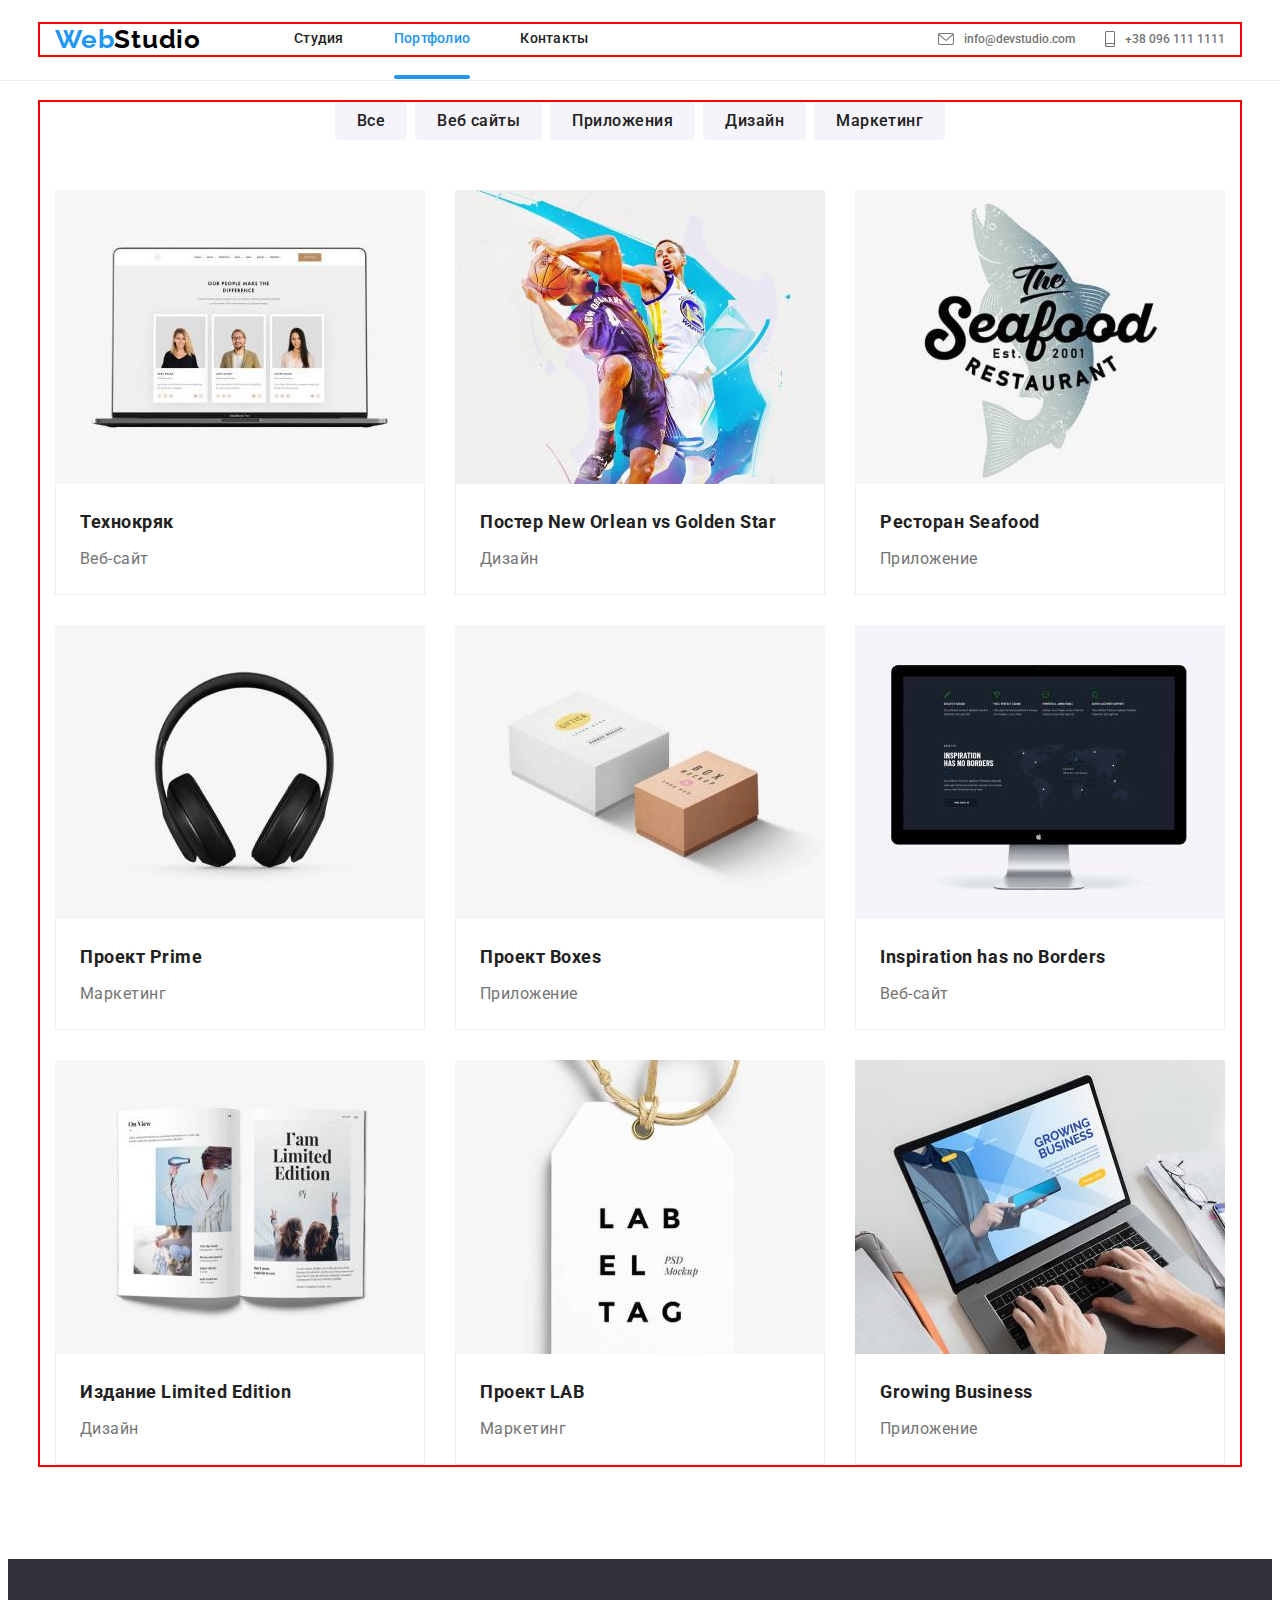
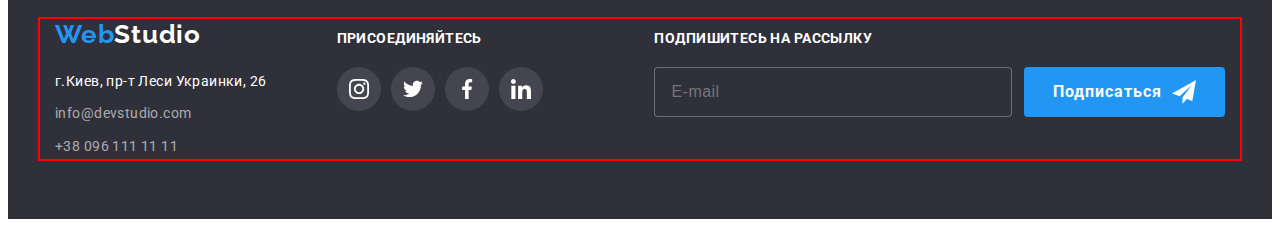
==== portfolio.html @ ca61cc3e "fix" ====
<!DOCTYPE html>
<html lang="ru">

<head>
    <meta charset="UTF-8" />
    <meta http-equiv="X-UA-Compatible" content="IE=edge" />
    <meta name="viewport" content="width=device-width, initial-scale=1.0" />
    <title>PortfolioWebStudio</title>
    <link rel="preconnect" href="https://fonts.googleapis.com">
    <link rel="preconnect" href="https://fonts.gstatic.com" crossorigin>
    <link
        href="https://fonts.googleapis.com/css2?family=Raleway:wght@700&family=Roboto:wght@400;500;700;900&display=swap"
        rel="stylesheet">
    <link rel="stylesheet" href="https://cdnjs.cloudflare.com/ajax/libs/modern-normalize/1.1.0/modern-normalize.min.css"
        integrity="sha512-wpPYUAdjBVSE4KJnH1VR1HeZfpl1ub8YT/NKx4PuQ5NmX2tKuGu6U/JRp5y+Y8XG2tV+wKQpNHVUX03MfMFn9Q=="
        crossorigin="anonymous" referrerpolicy="no-referrer" />
    <link rel="stylesheet" href="https://cdnjs.cloudflare.com/ajax/libs/animate.css/4.1.1/animate.min.css" />
    <link rel="stylesheet" href="./css/main.min.css">
</head>

<!-- body -->

<body>

    <!-- top line bd -->
    <header class="header">
        <div class="container header-container">
            <!-- Menu Nav -->
            <nav class="header-nav current">
                <a href="./index.html" class="header-logo link logo">Web<span class="header-logo-dark">Studio</span>
                </a>
                <ul class="nav-menu list">
                    <li class="menu-item">
                        <a class="menu-link link menu-hover" href="./index.html">
                            Студия
                        </a>
                    </li>
                    <li class="menu-item">
                        <a class="menu-link link current" href="./portfolio.html">
                            Портфолио
                        </a>
                    </li>
                    <li class="menu-item">
                        <a class="menu-link link" href="Контакты">
                            Контакты</a>
                    </li>
                </ul>
            </nav>
            <ul class="header-contacts list">
                <li class="header-contacts-item">
                    <a class="header-contacts-link header-contacts-mail link" href="e-mail.info@devstudio.com">
                        <svg class="envelope-icon" width="16" height="12">
                            <use href="./images/sprite.svg/icons.svg#icon-envelope">
                            </use>
                        </svg>
                        info@devstudio.com
                    </a>
                </li>
                <li class="header-contacts-item">
                    <a class="header-contacts-link header-contacts-tel link" href="tel:+380961111111">
                        <svg class="tel-icon" width="10" height="16">
                            <use href="./images/sprite.svg/icons.svg#icon-smartphone">
                            </use>
                        </svg>
                        +38 096 111 1111
                    </a>
                </li>
            </ul>
        </div>
    </header>

    <!-- main content -->
    <main>

        <!-- portfolio -->
        <section class="portfolio">

            <!-- portfolio container -->
            <div class="container">

                <!-- portfolio button -->
                <ul class="portfolio-btn-list list">
                    <li class="portfolio-btn-link">
                        <button class="portfolio-btn" type="button">Все</button>
                    </li>
                    <li class="portfolio-btn-link">
                        <button class="portfolio-btn" type="button">Веб сайты</button>
                    </li>
                    <li class="portfolio-btn-link">
                        <button class="portfolio-btn" type="button">Приложения</button>
                    </li>
                    <li class="portfolio-btn-link">
                        <button class="portfolio-btn" type="button">Дизайн</button>
                    </li>
                    <li class="portfolio-btn-link">
                        <button class="portfolio-btn" type="button">Маркетинг</button>
                    </li>
                </ul>

                <!-- projects -->
        
                <ul class="projects-list list">
                    <li class="projects-item">
                        <a href="#" class="projects-link link">
                            <div class="projects-item-wrap">
                                <img src="./images/portfolio/project1.jpg" width="370" height="294" alt="web site" />
                                <p class="projects-description">
                                    Технокряк это современная площадка распространения коронавируса.
                                    Компании используют эту платформу для цифрового
                                    шпионажа и атак на защищённые сервера конкурентов.
                                </p>
                            </div>
                            <div class="projects-title-container">
                                <h3 class="projects-title">Технокряк</h3>
                                <p class="projects-text">Веб-сайт</p>
                            </div>
                        </a>
                    </li>
                    <li class="projects-item">
                        <a href="#" class="projects-link link">
                            <div class="projects-item-wrap">
                                <img src="./images/portfolio/project2.jpg" width="370" height="294" alt="designer poster" />
                                <p class="projects-description">
                                    Технокряк это современная площадка распространения коронавируса.
                                    Компании используют эту платформу для цифрового
                                    шпионажа и атак на защищённые сервера конкурентов.
                                </p>
                            </div>
                            <div class="projects-title-container">
                                <h3 class="projects-title">Постер New Orlean vs Golden Star</h3>
                                <p class="projects-text">Дизайн</p>
                            </div>
                        </a>
                    </li>
                    <li class="projects-item">
                        <a href="#" class="projects-link link">
                            <div class="projects-item-wrap">
                                <img src="./images/portfolio/project3.jpg" width="370" height="294"
                                    alt="application restaurant" />
                                <p class="projects-description">
                                    Технокряк это современная площадка распространения коронавируса.
                                    Компании используют эту платформу для цифрового
                                    шпионажа и атак на защищённые сервера конкурентов.
                                </p>
                            </div>
                            <div class="projects-title-container">
                                <h3 class="projects-title">Ресторан Seafood</h3>
                                <p class="projects-text">Приложение</p>
                            </div>
                        </a>
                    </li>
                    <li class="projects-item">
                        <a href="#" class="projects-link link">
                            <div class="projects-item-wrap">
                                <img src="./images/portfolio/project4.jpg" width="370" height="294" alt="marketing prime" />
                                <p class="projects-description">
                                    Технокряк это современная площадка распространения коронавируса.
                                    Компании используют эту платформу для цифрового
                                    шпионажа и атак на защищённые сервера конкурентов.
                                </p>
                            </div>
                            <div class="projects-title-container">
                                <h3 class="projects-title">Проект Prime</h3>
                                <p class="projects-text">Маркетинг</p>
                            </div>
                        </a>
                    </li>
                    <li class="projects-item">
                        <a href="#" class="projects-link link">
                            <div class="projects-item-wrap">
                                <img src="./images/portfolio/project5.jpg" width="370" height="294" alt="application boxes" />
                                <p class="projects-description">
                                    Технокряк это современная площадка распространения коронавируса.
                                    Компании используют эту платформу для цифрового
                                    шпионажа и атак на защищённые сервера конкурентов.
                                </p>
                            </div>
                            <div class="projects-title-container">
                                <h3 class="projects-title">Проект Boxes</h3>
                                <p class="projects-text">Приложение</p>
                            </div>
                        </a>
                    </li>
                    <li class="projects-item">
                        <a href="#" class="projects-link link">
                            <div class="projects-item-wrap">
                                <img src="./images/portfolio/project6.jpg" width="370" height="294" alt="web site inspiration" />
                                <p class="projects-description">
                                    Технокряк это современная площадка распространения коронавируса.
                                    Компании используют эту платформу для цифрового
                                    шпионажа и атак на защищённые сервера конкурентов.
                                </p>
                            </div>
                            <div class="projects-title-container">
                                <h3 class="projects-title">Inspiration has no Borders</h3>
                                <p class="projects-text">Веб-сайт</p>
                            </div>
                        </a>
                    </li>
                    <li class="projects-item">
                        <a href="#" class="projects-link link">
                            <div class="projects-item-wrap">
                                <img src="./images/portfolio/project7.jpg" width="370" height="294"
                                    alt="designer limited edition" />
                                <p class="projects-description">
                                    Технокряк это современная площадка распространения коронавируса.
                                    Компании используют эту платформу для цифрового
                                    шпионажа и атак на защищённые сервера конкурентов.
                                </p>
                            </div>
                            <div class="projects-title-container">
                                <h3 class="projects-title">Издание Limited Edition</h3>
                                <p class="projects-text">Дизайн</p>
                            </div>
                        </a>
                    </li>
                    <li class="projects-item">
                        <a href="#" class="projects-link link">
                            <div class="projects-item-wrap">
                                <img src="./images/portfolio/project8.jpg" width="370" height="294" alt="marketing lab" />
                                <p class="projects-description">
                                    Технокряк это современная площадка распространения коронавируса.
                                    Компании используют эту платформу для цифрового
                                    шпионажа и атак на защищённые сервера конкурентов.
                                </p>
                            </div>
                            <div class="projects-title-container">
                                <h3 class="projects-title">Проект LAB</h3>
                                <p class="projects-text">Маркетинг</p>
                            </div>
                        </a>
                    </li>
                    <li class="projects-item">
                        <a href="#" class="projects-link link">
                            <div class="projects-item-wrap">
                                <img src="./images/portfolio/project9.jpg" width="370" height="294" alt="crowing business" />
                                <p class="projects-description">
                                    Технокряк это современная площадка распространения коронавируса.
                                    Компании используют эту платформу для цифрового
                                    шпионажа и атак на защищённые сервера конкурентов.
                                </p>
                            </div>
                            <div class="projects-title-container">
                                <h3 class="projects-title">Growing Business</h3>
                                <p class="projects-text">Приложение</p>
                            </div>
                        </a>
                    </li>
                </ul>
            </div>
        </section>
    </main>


    <!-- footer -->
    <footer class="footer">
        <div class="container footer-container">

            <div class="footer-nav">
                <a class="footer-logo logo link" href="./index.html">Web<span
                        class="footer-logo-light">Studio</span></a>

                <!-- address -->
                <address class="footer-address">
                    <ul class="footer-address-menu list">
                        <li class="footer-address-connect">
                            <a class="footer-address-link link " href="https://goo.gl/maps/Ejw2aS4fVwMZo3iX7"
                                target="blank" rel="noopener noreferrer">г.Киев, пр-т Леси Украинки, 26</a>
                        </li>
                        <li class="footer-address-connect">
                            <a class="footer-address-link footer-e-mail link"
                                href="info@devstudio.com">info@devstudio.com</a>
                        </li>
                        <li class="footer-address-connect">
                            <a class="footer-address-link footer-tel link" href="tel:+380961111111">+38 096 111 11
                                11</a>
                        </li>
                    </ul>
                </address>
            </div>

            <!-- social-container -->
            <div class="social-container">
                <b class="social-title">
                    ПРИСОЕДИНЯЙТЕСЬ
                </b>
                <ul class="social-nav list">
                    <li class="social-item">
                        <a href="" class="social-link social-link-dark">
                            <svg class="social-icon-white" width="20" height="20">
                                <use href="./images/sprite.svg/icons.svg#icon-instagram"></use>
                            </svg>
                        </a>
                    </li>
                    <li class="social-item">
                        <a href="" class="social-link social-link-dark">
                            <svg class="social-icon-white" width="20" height="20">
                                <use href="./images/sprite.svg/icons.svg#icon-twitter"></use>
                            </svg>
                        </a>
                    </li>
                    <li class="social-item">
                        <a href="" class="social-link social-link-dark">
                            <svg class="social-icon-white" width="20" height="20">
                                <use href="./images/sprite.svg/icons.svg#icon-facebook"></use>
                            </svg>
                        </a>
                    </li>
                    <li class="social-item">
                        <a href="" class="social-link social-link-dark">
                            <svg class="social-icon-white" width="20" height="20">
                                <use href="./images/sprite.svg/icons.svg#icon-linkedin"></use>
                            </svg>
                        </a>
                    </li>
                </ul>
            </div>

            <!-- footer-form   -->

            <div>
                <form action="#" class="footer-form">

                    <b class="social-title">
                        ПОДПИШИТЕСЬ НА РАССЫЛКУ
                    </b>

                    <div class="footer-form-container">
                        <label class="footer-label">
                            <input class="footer-form-input" type="email" name="user-mail" placeholder="E-mail" />
                        </label>

                        <button class="footer-btn" type="submit">
                            Подписаться
                            <svg class="footer-icon-send" width="24" height="24">
                                <use href="./images/sprite.svg/icons.svg#icon-send"></use>
                            </svg>
                        </button>

                    </div>
                </form>
            </div>

        </div>
    </footer>

</body>

</html>
---- css/main.min.css ----
:root{--header-color: #212121;--second-header-color: #757575;--title-color: #FFFFFF;--accent-color: #2196F3;--secondary-accent-color: #188CE8;--background-origin-color: #2F303A;--header-logo-dark-color: #000000;--background-team-color: #F5F4FA;--icon-color: #AFB1B8;--modal-btn-color: #0000001A;--modal-button-shadow-color: #00000026;--projects-border-color:#EEEEEE;--header-border-color: #ECECEC;--projects-shadow-color: rgba(0, 0, 0, 0.25);--modal-form-message-color: rgba(117, 117, 117, 0.5);--modal-border-color: rgba(33, 33, 33, 0.2);--linear-gradient-color: rgba(47, 48, 58, 0.4);--typography-thumb-color: rgba(47, 48, 58, 0.8);--social-link-dark-color: rgba(255, 255, 255, .1);--backdrop-color: rgba(0, 0, 0, 0.1);--projects-description-color: rgba(33, 150, 243, 0.9);--footer-contacts-color: rgba(255, 255, 255, 0.6);--footer-form-color: rgba(255, 255, 255, 0.3);--footer-form-filter-color:  rgba(0, 0, 0, 0.15);--team-box-shadow-color: 
          0px 1px 3px rgba(0, 0, 0, 0.12), 
          0px 1px 1px rgba(0, 0, 0, 0.14),
          0px 2px 1px rgba(0, 0, 0, 0.2);--btn-portfolio-shadow-color: 
          0px 3px 1px rgba(0, 0, 0, 0.1), 
          0px 1px 2px rgba(0, 0, 0, 0.08), 
          0px 2px 2px rgba(0, 0, 0, 0.12);--modal-shadow-color: 
          0px 1px 3px rgba(0, 0, 0, 0.12), 
          0px 1px 1px rgba(0, 0, 0, 0.14), 
          0px 2px 1px rgba(0, 0, 0, 0.2);--transition: 250ms cubic-bezier(0.4, 0, 0.2, 1);--primary-font: Roboto,'Segoe UI', Oxygen, Ubuntu, Cantarell,'Open Sans', 'Helvetica Neue', sans-serif;--logo-font: Raleway}.visually-hidden{position:absolute;white-space:nowrap;width:1px;height:1px;overflow:hidden;border:0;padding:0;clip:rect(0 0 0 0);clip-path:inset(50%);margin:-1px}body{font-style:normal;font-family:var(--primary-font);color:var(--header-color)}html{box-sizing:border-box;scroll-behavior:inherit}*,*::after,*::before{box-sizing:inherit}p,h1,h2,h3,h4,h5,h6{margin:0}ul{margin:0;padding:0}button{cursor:pointer;padding:0;border:none;font:inherit;color:inherit;background-color:transparent;cursor:pointer}address{font-style:normal;font-style:inherit}img{display:block;max-width:100%;height:auto}ul,ol{list-style-type:none;padding-left:o;margin:0}a{text-decoration:none;color:inherit}.list{list-style:none;padding-left:0;margin:0}.link{text-decoration:none;color:inherit}.container{padding:0px 15px;margin:0 auto;width:100%;outline:2px solid red}@media screen and (min-width: 480px){.container{width:480px}}@media screen and (min-width: 768px){.container{width:768px}}@media screen and (min-width: 1200px){.container{width:1200px}}.section{padding-top:130px;padding-bottom:130px}.logo{font-family:var(--logo-font);font-weight:bold;font-size:26px;line-height:1.19;letter-spacing:0.03em;color:var(--accent-color)}.header-logo{margin-right:93px}.header-logo-dark{color:var(--header-logo-dark-color)}.footer-logo{display:block;margin-bottom:20px}.footer-logo-light{color:var(--title-color)}.hero-title{font-weight:900;font-size:44px;line-height:1.36;text-align:center;letter-spacing:0.06em;text-transform:uppercase;color:var(--title-color);width:696px;margin:0 auto;margin-bottom:30px}.feature-title{font-style:normal;font-weight:bold;font-size:14px;line-height:1.14;letter-spacing:0.03em;text-transform:uppercase;color:var(--header-color);margin-bottom:10px}.typography-title,.team-title,.clients-title{font-style:normal;font-weight:bold;font-size:36px;line-height:1.16;text-align:center;letter-spacing:0.03em;color:var(--header-color);margin-bottom:50px}.team-item-title{margin-bottom:10px;font-weight:500;color:var(--header-color)}.projects-title-container{background-color:var(--title-color);border:1px solid var(--projects-border-color);box-sizing:border-box;padding-top:20px;padding-bottom:20px;padding-left:24px;border-top:none;text-align:left}.projects-title{font-weight:bold;font-size:18px;line-height:2;letter-spacing:0.03em;margin-bottom:4px}.social-title{font-weight:bold;font-size:14px;line-height:1.14;letter-spacing:0.03em;text-transform:uppercase;color:var(--title-color);margin-bottom:20px;display:block}.hero-btn,.projects-text{font-size:16px;line-height:1.87}.hero-btn{cursor:pointer;font-family:inherit;font-weight:bold;display:block;padding:10px 32px;letter-spacing:0.06em;color:var(--title-color);background-color:var(--accent-color);border-radius:4px;margin:0 auto;transition:background-color var(--transition),color var(--transition)}.hero-btn:hover,.hero-btn:focus{background-color:var(--secondary-accent-color)}.feature-item{width:270px}.feature-item:not(:last-child),.typography-item:not(:last-child),.team-item:not(:last-child){margin-right:30px}.team-item{background-color:var(--title-color);box-shadow:var(--team-box-shadow-color)}.team-item-text{font-weight:normal;color:var(--second-header-color);margin-bottom:16px}.social-item{width:44px;height:44px;margin-right:10px}.social-item:last-child{margin-right:0}.social-link{width:100%;height:100%;background-color:var(--title-color);border-radius:50%;display:flex;align-items:center;justify-content:center;transition:background-color var(--transition)}.social-link:hover,.social-link:focus{background-color:var(--accent-color)}.social-link:hover .social-icon,.social-link:focus .social-icon{fill:var(--title-color)}.social-link-dark{background-color:var(--social-link-dark-color)}.social-list{display:flex;justify-content:center}.social-container{margin-left:0;margin-right:auto}.social-nav{display:flex}.social-icon{fill:var(--icon-color);transition:fill var(--transition)}.clients-icon{fill:currentColor}.social-icon-white{fill:var(--title-color)}.footer-icon-send{margin-left:10px}.clients-item{width:170px;height:92px}.clients-item:not(:last-child){margin-right:30px}.clients-link{width:100%;height:100%;display:flex;align-items:center;justify-content:center;border:1px solid var(--icon-color);border-radius:4px;color:var(--icon-color);transition:color var(--transition),border-color var(--transition)}.clients-link:hover,.clients-link:focus{border-color:var(--accent-color);color:var(--accent-color)}.portfolio-btn{padding-top:6px;padding-right:22px;padding-bottom:6px;padding-left:22px;font-weight:500;font-size:16px;line-height:1.63;align-items:center;text-align:center;letter-spacing:0.03em;color:var(--header-color);background-color:var(--background-team-color);border-radius:4px;transition:background-color var(--transition),color var(--transition),box-shadow var(--transition)}.portfolio-btn:hover,.portfolio-btn:focus{color:var(--title-color);background-color:var(--accent-color);box-shadow:var(--btn-portfolio-shadow-color)}.projects-item{flex-basis:calc(100% / 3 - 30px);margin-top:30px;margin-left:30px}.projects-item-wrap{position:relative;overflow:hidden}.projects-link:hover .projects-description,.projects-link:focus .projects-description{transform:translateY(0)}.projects-link{display:block;cursor:pointer;position:relative;transition:background-color var(--transition)}.projects-link:hover,.projects-link:focus{box-shadow:0px 4px 4px var(--projects-shadow-color);transform:translate(0)}.social-link-dark{background-color:var(--social-link-dark-color)}.projects-description{width:100%;height:100%;position:absolute;top:0;left:0;color:var(--title-color);line-height:1.5;background-color:var(--projects-description-color);padding:63px 24px;transform:translateY(100%);transition:transform var(--transition)}.footer-address{font-style:normal}.footer-address-menu{display:inline-block}.footer-address-connect:not(:last-child){margin-bottom:9px}.footer-address-link{display:block;font-style:normal;font-weight:normal;font-size:14px;line-height:1.7;letter-spacing:0.03em;color:var(--title-color);transition:color var(--transition)}.footer-address-link:hover,.footer-address-link:focus{color:var(--accent-color)}.footer-btn{display:flex;align-items:center;font-weight:bold;font-size:16px;line-height:1.87;letter-spacing:0.06em;color:var(--title-color);background-color:var(--accent-color);border-radius:4px;padding:10px 29px}.footer-form-container{display:flex}.footer-form{padding-right:0;margin-right:0}.footer-form-input{font-size:16px;line-height:1.25;letter-spacing:0.03em;height:50px;width:358px;align-items:center;padding-left:16px;color:var(--title-color);border:1px solid var(--footer-form-color);filter:drop-shadow 0px 4px 4px var(--footer-form-filter-color);border-radius:4px;background-color:var(--background-origin-color);transition:border var(--transition)}.footer-form-input:focus{outline:none;border-color:var(--accent-color)}.backdrop{position:fixed;top:0;left:0;width:100vw;height:100vh;background-color:var(--backdrop-color);opacity:1;visibility:visible;pointer-events:auto;transition:opacity var(--transition),visibility var(--transition)}.backdrop.is-hidden{visibility:hidden;opacity:0;pointer-events:none}.backdrop .is-hidden .modal{transform:rotate(180deg);transition:transform var(--transition)}.modal{position:absolute;width:528px;background-color:var(--title-color);box-shadow:var(--modal-shadow-color);border-radius:4px;top:50%;left:50%;transform:translate(-50%, -50%);align-items:center;padding:40px}.modal-form{display:flex;flex-direction:column;width:100%;height:100%}.modal-form-head{font-size:20px;line-height:1.15;letter-spacing:0.03em;color:var(--header-color);font-weight:700;text-align:center;margin-bottom:12px}.modal-form-field{font-size:12px;line-height:1.16;margin-top:10px;color:var(--second-header-color)}.modal-form-wrapper{position:relative;display:block;margin-top:6px}.modal-form-input{width:100%;height:40px;padding-left:37px;border:1px solid var(--modal-border-color);border-radius:4px;color:var(--header-color);transition:border-color var(--transition)}.modal-form-input:focus{outline:none;border-color:var(--accent-color)}.modal-form-icon{position:absolute;top:50%;left:0;padding:12px;transform:translateY(-50%);display:block;width:18px;transition:animation var(--transition);line-height:0}.modal-form-input:focus+.modal-form-icon{color:var(--accent-color);fill:var(--accent-color)}.modal-form-message{width:100%;height:120px;margin-top:4px;padding:12px 16px;margin-bottom:20px;border-radius:4px;border:1px solid var(--modal-border-color);transition:border-color var(--transition);resize:none}.modal-form-message::placeholder{font-size:14px;line-height:1.14;letter-spacing:0.01em;color:var(--modal-form-message-color)}.modal-form-message:focus{outline:none;border-color:var(--accent-color)}.modal-form-checkbox-label{display:flex;align-items:center;justify-content:center;font-size:14px;line-height:1.7px;margin-bottom:30px;color:var(--second-header-color)}.modal-form-checkbox-label::before{display:block;content:'';width:16px;height:15px;margin-right:6px;border:2px solid var(--header-color);border-radius:2px;cursor:pointer}.modal-form-checkbox:checked+.modal-form-checkbox-label::before{border-color:var(--accent-color);background-color:var(--accent-color);background-image:url(../images/sprite-min.svg/icon-check.svg);background-size:cover;background-position:center;background-repeat:no-repeat}.modal-form-checkbox:focus+.modal-form-checkbox-label::before{outline:2px solid var(--accent-color)}.modal-btn-close{position:absolute;border:1px solid var(--modal-btn-color);top:10px;right:10px;width:30px;height:30px;border-radius:50%;display:flex;align-items:center;justify-content:center;background-color:transparent;transition:transform-color var(--transition)}.modal-btn-close:hover,.modal-btn-close:focus{color:var(--accent-color)}.modal-close-icon{fill:currentColor}.modal-btn{cursor:pointer;width:200px;height:50px;font-weight:bold;letter-spacing:0.06em;margin:0 auto;color:var(--title-color);background-color:var(--accent-color);border-radius:4px;box-shadow:0px 4px 4px 0px var(--modal-button-shadow-color);transition:background-color var(--transition),color var(--transition)}.modal-btn:hover,.modal-btn:focus{background-color:var(--secondary-accent-color)}.modal-accept-policy{color:var(--accent-color);position:relative}.modal-accept-policy::after{content:"";width:100%;height:1px;bottom:-6px;left:0;border-radius:2px;display:block;background-color:var(--accent-color);position:absolute}.checkbox{-webkid-appearance:none;-moz-appearance:none;appearance:none;position:absolute}.header{position:absolute;top:0;left:0;width:100%;border-bottom:1px solid var(--header-border-color);padding-top:16px;padding-bottom:16px}@media screen and (min-width: 768px){.header{padding-top:26px;padding-bottom:26px}}@media screen and (min-width: 1200px){.header{padding-top:24px;padding-bottom:25px}}.header-container{display:flex;align-items:center;justify-content:space-between}.burger-btn{background-color:transparent;cursor:pointer;padding:0;border:none;line-height:0}@media screen and (min-width: 767px){.burger-btn{display:none}}.burger-btn:hover,.burger-btn:focus{fill:var(--accent-color)}.burger-btn-icon{width:40px;height:40px}.header-nav .current{color:var(--accent-color)}.header-nav{display:flex;align-items:center}.nav-menu{display:none}@media screen and (min-width: 767px){.nav-menu{display:flex;font-size:14px;line-height:1.14}}@media screen and (min-width: 1199px){.nav-menu{display:flex;font-size:14px;line-height:1.14}}.menu-link{font-weight:500;letter-spacing:0.02em;color:var(--header-color);transition:color var(--transition);position:relative}.menu-link.current::after{content:"";width:100%;height:4px;bottom:-33px;left:0;border-radius:2px;display:block;background-color:var(--accent-color);position:absolute}@media screen and (min-width: 767px){.menu-item:not(:last-child){margin-right:50px}}@media screen and (min-width: 1199px){.header-contacts-item:not(:last-child){margin-right:30px}}.menu-link:hover,.menu-link:focus{color:var(--accent-color)}.envelope-icon,.tel-icon{fill:currentColor;margin-right:8px}@media screen and (min-width: 1199px){.envelope-icon,.tel-icon{margin-right:10px}}.header-contacts{display:none}@media screen and (min-width: 767px){.header-contacts{display:block;align-items:center;margin-left:auto}}@media screen and (min-width: 1199px){.header-contacts{display:flex;align-items:center;margin-left:auto}}.header-contacts-link{display:flex;align-items:center;font-weight:500;color:var(--second-header-color);transition:color var(--transition)}@media screen and (min-width: 767px){.header-contacts-link{font-size:12px;line-height:1.16;margin-right:0}}.header-contacts-link:hover,.header-contacts-link:focus{color:var(--accent-color)}.hero{padding-top:200px;padding-bottom:200px;background-color:var(--background-origin-color);background-image:linear-gradient(var(--linear-gradient-color), var(--linear-gradient-color)),url(../images/hero/img-hero.jpg);background-repeat:no-repeat;background-size:cover;background-position:center;max-width:1600px;margin:0 auto}.hero-container{display:column}.feature{padding-top:94px;padding-bottom:94px}.feature-list{display:flex}.icon-feature{display:flex;align-items:center;justify-content:center;width:100%;height:120px;background-color:var(--background-team-color);border-radius:4px;margin-bottom:30px}.feature-text{font-size:14px;line-height:1.71;letter-spacing:0.03em;color:var(--second-header-color)}.typography{padding-bottom:94px}.typography-list{display:flex;justify-content:space-between}.typography-thumb-about{width:100%;text-align:center;max-width:100%;height:70px;padding-top:27px;padding-bottom:27px;position:absolute;background-color:var(--typography-thumb-color);bottom:0}.team{padding-top:94px;padding-bottom:94px;background-color:var(--background-team-color)}.team-container{padding-top:30px;padding-bottom:30px}.team-list{font-size:16px;line-height:1.19x;text-align:center;letter-spacing:0.03em;display:flex}.clients{padding-top:94px;padding-bottom:94px}.clients-list{display:flex}.portfolio{padding-top:94px;padding-bottom:94px}.portfolio-btn-list{display:flex;padding-bottom:50px;justify-content:center}.portfolio-btn-link:not(:last-child){margin-right:8px}.projects-list{display:flex;flex-wrap:wrap;margin-top:-30px;margin-left:-30px}.projects-text{font-weight:normal;letter-spacing:0.03em;color:var(--second-header-color)}.footer{background-color:var(--background-origin-color);padding-top:60px;padding-bottom:60px}.footer-container{display:flex;align-items:baseline}.footer-nav{margin-right:70px}.footer-e-mail,.footer-tel{color:var(--footer-contacts-color)}.form-container{display:flex;align-items:center}.footer-label{margin-right:12px}
/*# sourceMappingURL=main.min.css.map */
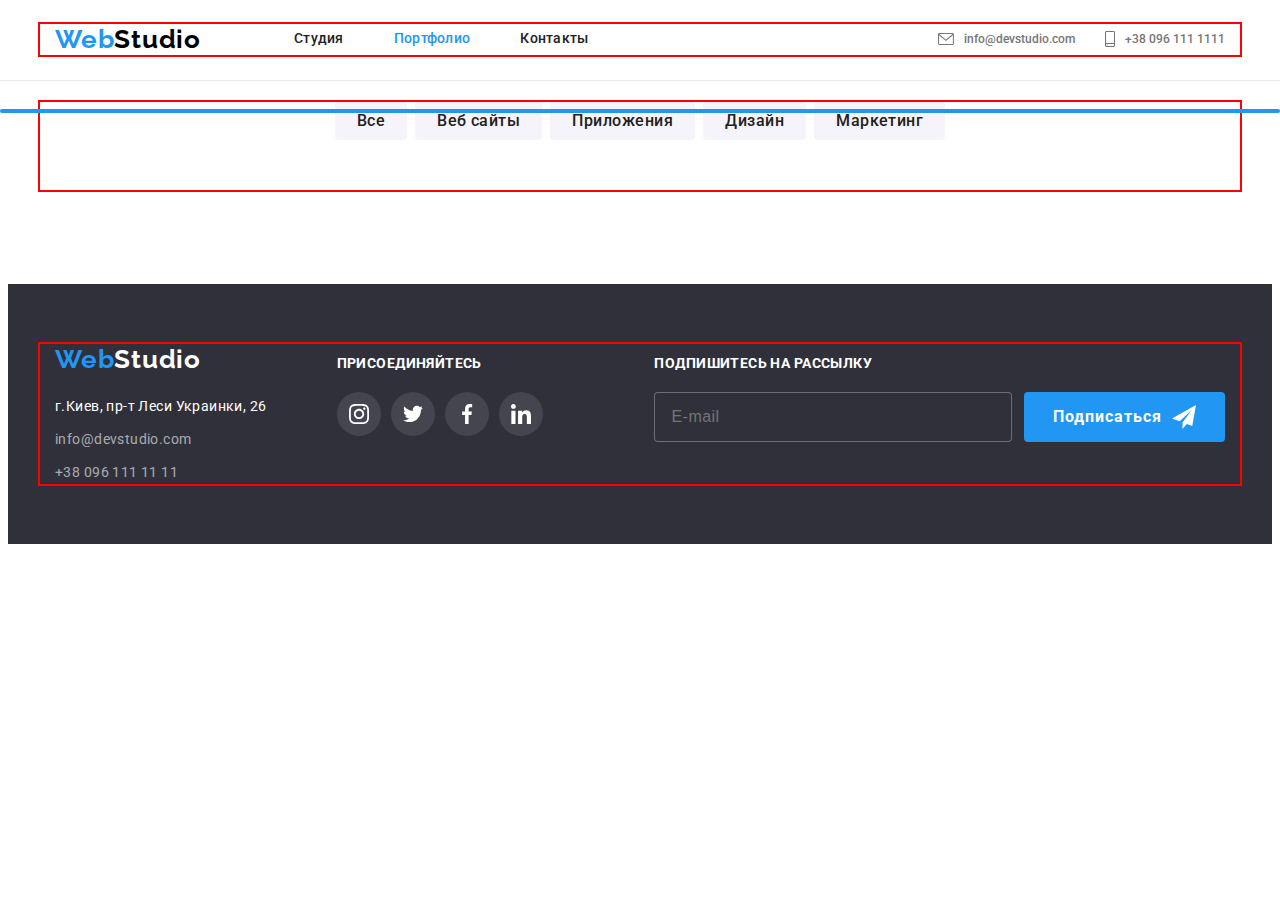
==== commit 68cfe07a: "fix" ====
--- a/portfolio.html
+++ b/portfolio.html
@@ -98,7 +98,7 @@
                 </ul>
 
                 <!-- projects -->
-        
+<!--         
                 <ul class="projects-list list">
                     <li class="projects-item">
                         <a href="#" class="projects-link link">
@@ -246,7 +246,7 @@
                             </div>
                         </a>
                     </li>
-                </ul>
+                </ul> -->
             </div>
         </section>
     </main>
--- a/css/main.min.css
+++ b/css/main.min.css
@@ -7,5 +7,5 @@
           0px 2px 2px rgba(0, 0, 0, 0.12);--modal-shadow-color: 
           0px 1px 3px rgba(0, 0, 0, 0.12), 
           0px 1px 1px rgba(0, 0, 0, 0.14), 
-          0px 2px 1px rgba(0, 0, 0, 0.2);--transition: 250ms cubic-bezier(0.4, 0, 0.2, 1);--primary-font: Roboto,'Segoe UI', Oxygen, Ubuntu, Cantarell,'Open Sans', 'Helvetica Neue', sans-serif;--logo-font: Raleway}.visually-hidden{position:absolute;white-space:nowrap;width:1px;height:1px;overflow:hidden;border:0;padding:0;clip:rect(0 0 0 0);clip-path:inset(50%);margin:-1px}body{font-style:normal;font-family:var(--primary-font);color:var(--header-color)}html{box-sizing:border-box;scroll-behavior:inherit}*,*::after,*::before{box-sizing:inherit}p,h1,h2,h3,h4,h5,h6{margin:0}ul{margin:0;padding:0}button{cursor:pointer;padding:0;border:none;font:inherit;color:inherit;background-color:transparent;cursor:pointer}address{font-style:normal;font-style:inherit}img{display:block;max-width:100%;height:auto}ul,ol{list-style-type:none;padding-left:o;margin:0}a{text-decoration:none;color:inherit}.list{list-style:none;padding-left:0;margin:0}.link{text-decoration:none;color:inherit}.container{padding:0px 15px;margin:0 auto;width:100%;outline:2px solid red}@media screen and (min-width: 480px){.container{width:480px}}@media screen and (min-width: 768px){.container{width:768px}}@media screen and (min-width: 1200px){.container{width:1200px}}.section{padding-top:130px;padding-bottom:130px}.logo{font-family:var(--logo-font);font-weight:bold;font-size:26px;line-height:1.19;letter-spacing:0.03em;color:var(--accent-color)}.header-logo{margin-right:93px}.header-logo-dark{color:var(--header-logo-dark-color)}.footer-logo{display:block;margin-bottom:20px}.footer-logo-light{color:var(--title-color)}.hero-title{font-weight:900;font-size:44px;line-height:1.36;text-align:center;letter-spacing:0.06em;text-transform:uppercase;color:var(--title-color);width:696px;margin:0 auto;margin-bottom:30px}.feature-title{font-style:normal;font-weight:bold;font-size:14px;line-height:1.14;letter-spacing:0.03em;text-transform:uppercase;color:var(--header-color);margin-bottom:10px}.typography-title,.team-title,.clients-title{font-style:normal;font-weight:bold;font-size:36px;line-height:1.16;text-align:center;letter-spacing:0.03em;color:var(--header-color);margin-bottom:50px}.team-item-title{margin-bottom:10px;font-weight:500;color:var(--header-color)}.projects-title-container{background-color:var(--title-color);border:1px solid var(--projects-border-color);box-sizing:border-box;padding-top:20px;padding-bottom:20px;padding-left:24px;border-top:none;text-align:left}.projects-title{font-weight:bold;font-size:18px;line-height:2;letter-spacing:0.03em;margin-bottom:4px}.social-title{font-weight:bold;font-size:14px;line-height:1.14;letter-spacing:0.03em;text-transform:uppercase;color:var(--title-color);margin-bottom:20px;display:block}.hero-btn,.projects-text{font-size:16px;line-height:1.87}.hero-btn{cursor:pointer;font-family:inherit;font-weight:bold;display:block;padding:10px 32px;letter-spacing:0.06em;color:var(--title-color);background-color:var(--accent-color);border-radius:4px;margin:0 auto;transition:background-color var(--transition),color var(--transition)}.hero-btn:hover,.hero-btn:focus{background-color:var(--secondary-accent-color)}.feature-item{width:270px}.feature-item:not(:last-child),.typography-item:not(:last-child),.team-item:not(:last-child){margin-right:30px}.team-item{background-color:var(--title-color);box-shadow:var(--team-box-shadow-color)}.team-item-text{font-weight:normal;color:var(--second-header-color);margin-bottom:16px}.social-item{width:44px;height:44px;margin-right:10px}.social-item:last-child{margin-right:0}.social-link{width:100%;height:100%;background-color:var(--title-color);border-radius:50%;display:flex;align-items:center;justify-content:center;transition:background-color var(--transition)}.social-link:hover,.social-link:focus{background-color:var(--accent-color)}.social-link:hover .social-icon,.social-link:focus .social-icon{fill:var(--title-color)}.social-link-dark{background-color:var(--social-link-dark-color)}.social-list{display:flex;justify-content:center}.social-container{margin-left:0;margin-right:auto}.social-nav{display:flex}.social-icon{fill:var(--icon-color);transition:fill var(--transition)}.clients-icon{fill:currentColor}.social-icon-white{fill:var(--title-color)}.footer-icon-send{margin-left:10px}.clients-item{width:170px;height:92px}.clients-item:not(:last-child){margin-right:30px}.clients-link{width:100%;height:100%;display:flex;align-items:center;justify-content:center;border:1px solid var(--icon-color);border-radius:4px;color:var(--icon-color);transition:color var(--transition),border-color var(--transition)}.clients-link:hover,.clients-link:focus{border-color:var(--accent-color);color:var(--accent-color)}.portfolio-btn{padding-top:6px;padding-right:22px;padding-bottom:6px;padding-left:22px;font-weight:500;font-size:16px;line-height:1.63;align-items:center;text-align:center;letter-spacing:0.03em;color:var(--header-color);background-color:var(--background-team-color);border-radius:4px;transition:background-color var(--transition),color var(--transition),box-shadow var(--transition)}.portfolio-btn:hover,.portfolio-btn:focus{color:var(--title-color);background-color:var(--accent-color);box-shadow:var(--btn-portfolio-shadow-color)}.projects-item{flex-basis:calc(100% / 3 - 30px);margin-top:30px;margin-left:30px}.projects-item-wrap{position:relative;overflow:hidden}.projects-link:hover .projects-description,.projects-link:focus .projects-description{transform:translateY(0)}.projects-link{display:block;cursor:pointer;position:relative;transition:background-color var(--transition)}.projects-link:hover,.projects-link:focus{box-shadow:0px 4px 4px var(--projects-shadow-color);transform:translate(0)}.social-link-dark{background-color:var(--social-link-dark-color)}.projects-description{width:100%;height:100%;position:absolute;top:0;left:0;color:var(--title-color);line-height:1.5;background-color:var(--projects-description-color);padding:63px 24px;transform:translateY(100%);transition:transform var(--transition)}.footer-address{font-style:normal}.footer-address-menu{display:inline-block}.footer-address-connect:not(:last-child){margin-bottom:9px}.footer-address-link{display:block;font-style:normal;font-weight:normal;font-size:14px;line-height:1.7;letter-spacing:0.03em;color:var(--title-color);transition:color var(--transition)}.footer-address-link:hover,.footer-address-link:focus{color:var(--accent-color)}.footer-btn{display:flex;align-items:center;font-weight:bold;font-size:16px;line-height:1.87;letter-spacing:0.06em;color:var(--title-color);background-color:var(--accent-color);border-radius:4px;padding:10px 29px}.footer-form-container{display:flex}.footer-form{padding-right:0;margin-right:0}.footer-form-input{font-size:16px;line-height:1.25;letter-spacing:0.03em;height:50px;width:358px;align-items:center;padding-left:16px;color:var(--title-color);border:1px solid var(--footer-form-color);filter:drop-shadow 0px 4px 4px var(--footer-form-filter-color);border-radius:4px;background-color:var(--background-origin-color);transition:border var(--transition)}.footer-form-input:focus{outline:none;border-color:var(--accent-color)}.backdrop{position:fixed;top:0;left:0;width:100vw;height:100vh;background-color:var(--backdrop-color);opacity:1;visibility:visible;pointer-events:auto;transition:opacity var(--transition),visibility var(--transition)}.backdrop.is-hidden{visibility:hidden;opacity:0;pointer-events:none}.backdrop .is-hidden .modal{transform:rotate(180deg);transition:transform var(--transition)}.modal{position:absolute;width:528px;background-color:var(--title-color);box-shadow:var(--modal-shadow-color);border-radius:4px;top:50%;left:50%;transform:translate(-50%, -50%);align-items:center;padding:40px}.modal-form{display:flex;flex-direction:column;width:100%;height:100%}.modal-form-head{font-size:20px;line-height:1.15;letter-spacing:0.03em;color:var(--header-color);font-weight:700;text-align:center;margin-bottom:12px}.modal-form-field{font-size:12px;line-height:1.16;margin-top:10px;color:var(--second-header-color)}.modal-form-wrapper{position:relative;display:block;margin-top:6px}.modal-form-input{width:100%;height:40px;padding-left:37px;border:1px solid var(--modal-border-color);border-radius:4px;color:var(--header-color);transition:border-color var(--transition)}.modal-form-input:focus{outline:none;border-color:var(--accent-color)}.modal-form-icon{position:absolute;top:50%;left:0;padding:12px;transform:translateY(-50%);display:block;width:18px;transition:animation var(--transition);line-height:0}.modal-form-input:focus+.modal-form-icon{color:var(--accent-color);fill:var(--accent-color)}.modal-form-message{width:100%;height:120px;margin-top:4px;padding:12px 16px;margin-bottom:20px;border-radius:4px;border:1px solid var(--modal-border-color);transition:border-color var(--transition);resize:none}.modal-form-message::placeholder{font-size:14px;line-height:1.14;letter-spacing:0.01em;color:var(--modal-form-message-color)}.modal-form-message:focus{outline:none;border-color:var(--accent-color)}.modal-form-checkbox-label{display:flex;align-items:center;justify-content:center;font-size:14px;line-height:1.7px;margin-bottom:30px;color:var(--second-header-color)}.modal-form-checkbox-label::before{display:block;content:'';width:16px;height:15px;margin-right:6px;border:2px solid var(--header-color);border-radius:2px;cursor:pointer}.modal-form-checkbox:checked+.modal-form-checkbox-label::before{border-color:var(--accent-color);background-color:var(--accent-color);background-image:url(../images/sprite-min.svg/icon-check.svg);background-size:cover;background-position:center;background-repeat:no-repeat}.modal-form-checkbox:focus+.modal-form-checkbox-label::before{outline:2px solid var(--accent-color)}.modal-btn-close{position:absolute;border:1px solid var(--modal-btn-color);top:10px;right:10px;width:30px;height:30px;border-radius:50%;display:flex;align-items:center;justify-content:center;background-color:transparent;transition:transform-color var(--transition)}.modal-btn-close:hover,.modal-btn-close:focus{color:var(--accent-color)}.modal-close-icon{fill:currentColor}.modal-btn{cursor:pointer;width:200px;height:50px;font-weight:bold;letter-spacing:0.06em;margin:0 auto;color:var(--title-color);background-color:var(--accent-color);border-radius:4px;box-shadow:0px 4px 4px 0px var(--modal-button-shadow-color);transition:background-color var(--transition),color var(--transition)}.modal-btn:hover,.modal-btn:focus{background-color:var(--secondary-accent-color)}.modal-accept-policy{color:var(--accent-color);position:relative}.modal-accept-policy::after{content:"";width:100%;height:1px;bottom:-6px;left:0;border-radius:2px;display:block;background-color:var(--accent-color);position:absolute}.checkbox{-webkid-appearance:none;-moz-appearance:none;appearance:none;position:absolute}.header{position:absolute;top:0;left:0;width:100%;border-bottom:1px solid var(--header-border-color);padding-top:16px;padding-bottom:16px}@media screen and (min-width: 768px){.header{padding-top:26px;padding-bottom:26px}}@media screen and (min-width: 1200px){.header{padding-top:24px;padding-bottom:25px}}.header-container{display:flex;align-items:center;justify-content:space-between}.burger-btn{background-color:transparent;cursor:pointer;padding:0;border:none;line-height:0}@media screen and (min-width: 767px){.burger-btn{display:none}}.burger-btn:hover,.burger-btn:focus{fill:var(--accent-color)}.burger-btn-icon{width:40px;height:40px}.header-nav .current{color:var(--accent-color)}.header-nav{display:flex;align-items:center}.nav-menu{display:none}@media screen and (min-width: 767px){.nav-menu{display:flex;font-size:14px;line-height:1.14}}@media screen and (min-width: 1199px){.nav-menu{display:flex;font-size:14px;line-height:1.14}}.menu-link{font-weight:500;letter-spacing:0.02em;color:var(--header-color);transition:color var(--transition);position:relative}.menu-link.current::after{content:"";width:100%;height:4px;bottom:-33px;left:0;border-radius:2px;display:block;background-color:var(--accent-color);position:absolute}@media screen and (min-width: 767px){.menu-item:not(:last-child){margin-right:50px}}@media screen and (min-width: 1199px){.header-contacts-item:not(:last-child){margin-right:30px}}.menu-link:hover,.menu-link:focus{color:var(--accent-color)}.envelope-icon,.tel-icon{fill:currentColor;margin-right:8px}@media screen and (min-width: 1199px){.envelope-icon,.tel-icon{margin-right:10px}}.header-contacts{display:none}@media screen and (min-width: 767px){.header-contacts{display:block;align-items:center;margin-left:auto}}@media screen and (min-width: 1199px){.header-contacts{display:flex;align-items:center;margin-left:auto}}.header-contacts-link{display:flex;align-items:center;font-weight:500;color:var(--second-header-color);transition:color var(--transition)}@media screen and (min-width: 767px){.header-contacts-link{font-size:12px;line-height:1.16;margin-right:0}}.header-contacts-link:hover,.header-contacts-link:focus{color:var(--accent-color)}.hero{padding-top:200px;padding-bottom:200px;background-color:var(--background-origin-color);background-image:linear-gradient(var(--linear-gradient-color), var(--linear-gradient-color)),url(../images/hero/img-hero.jpg);background-repeat:no-repeat;background-size:cover;background-position:center;max-width:1600px;margin:0 auto}.hero-container{display:column}.feature{padding-top:94px;padding-bottom:94px}.feature-list{display:flex}.icon-feature{display:flex;align-items:center;justify-content:center;width:100%;height:120px;background-color:var(--background-team-color);border-radius:4px;margin-bottom:30px}.feature-text{font-size:14px;line-height:1.71;letter-spacing:0.03em;color:var(--second-header-color)}.typography{padding-bottom:94px}.typography-list{display:flex;justify-content:space-between}.typography-thumb-about{width:100%;text-align:center;max-width:100%;height:70px;padding-top:27px;padding-bottom:27px;position:absolute;background-color:var(--typography-thumb-color);bottom:0}.team{padding-top:94px;padding-bottom:94px;background-color:var(--background-team-color)}.team-container{padding-top:30px;padding-bottom:30px}.team-list{font-size:16px;line-height:1.19x;text-align:center;letter-spacing:0.03em;display:flex}.clients{padding-top:94px;padding-bottom:94px}.clients-list{display:flex}.portfolio{padding-top:94px;padding-bottom:94px}.portfolio-btn-list{display:flex;padding-bottom:50px;justify-content:center}.portfolio-btn-link:not(:last-child){margin-right:8px}.projects-list{display:flex;flex-wrap:wrap;margin-top:-30px;margin-left:-30px}.projects-text{font-weight:normal;letter-spacing:0.03em;color:var(--second-header-color)}.footer{background-color:var(--background-origin-color);padding-top:60px;padding-bottom:60px}.footer-container{display:flex;align-items:baseline}.footer-nav{margin-right:70px}.footer-e-mail,.footer-tel{color:var(--footer-contacts-color)}.form-container{display:flex;align-items:center}.footer-label{margin-right:12px}
+          0px 2px 1px rgba(0, 0, 0, 0.2);--transition: 250ms cubic-bezier(0.4, 0, 0.2, 1);--primary-font: Roboto,'Segoe UI', Oxygen, Ubuntu, Cantarell,'Open Sans', 'Helvetica Neue', sans-serif;--logo-font: Raleway}.visually-hidden{position:absolute;white-space:nowrap;width:1px;height:1px;overflow:hidden;border:0;padding:0;clip:rect(0 0 0 0);clip-path:inset(50%);margin:-1px}body{font-style:normal;font-family:var(--primary-font);color:var(--header-color)}html{box-sizing:border-box;scroll-behavior:inherit}*,*::after,*::before{box-sizing:inherit}p,h1,h2,h3,h4,h5,h6{margin:0}ul{margin:0;padding:0}button{cursor:pointer;padding:0;border:none;font:inherit;color:inherit;background-color:transparent;cursor:pointer}address{font-style:normal;font-style:inherit}img{display:block;max-width:100%;height:auto}ul,ol{list-style-type:none;padding-left:o;margin:0}a{text-decoration:none;color:inherit}.list{list-style:none;padding-left:0;margin:0}.link{text-decoration:none;color:inherit}.container{padding:0px 15px;margin:0 auto;width:100%;outline:2px solid red}@media screen and (min-width: 480px){.container{width:480px}}@media screen and (min-width: 768px){.container{width:768px}}@media screen and (min-width: 1200px){.container{width:1200px}}.section{padding-top:130px;padding-bottom:130px}.logo{font-family:var(--logo-font);font-weight:bold;font-size:26px;line-height:1.19;letter-spacing:0.03em;color:var(--accent-color)}.header-logo{margin-right:93px}.header-logo-dark{color:var(--header-logo-dark-color)}.footer-logo{display:block;margin-bottom:20px}.footer-logo-light{color:var(--title-color)}.hero-title{font-weight:900;font-size:44px;line-height:1.36;text-align:center;letter-spacing:0.06em;text-transform:uppercase;color:var(--title-color);width:696px;margin:0 auto;margin-bottom:30px}.feature-title{font-style:normal;font-weight:bold;font-size:14px;line-height:1.14;letter-spacing:0.03em;text-transform:uppercase;color:var(--header-color);margin-bottom:10px}.typography-title,.team-title,.clients-title{font-style:normal;font-weight:bold;font-size:36px;line-height:1.16;text-align:center;letter-spacing:0.03em;color:var(--header-color);margin-bottom:50px}.team-item-title{margin-bottom:10px;font-weight:500;color:var(--header-color)}.projects-title-container{background-color:var(--title-color);border:1px solid var(--projects-border-color);box-sizing:border-box;padding-top:20px;padding-bottom:20px;padding-left:24px;border-top:none;text-align:left}.projects-title{font-weight:bold;font-size:18px;line-height:2;letter-spacing:0.03em;margin-bottom:4px}.social-title{font-weight:bold;font-size:14px;line-height:1.14;letter-spacing:0.03em;text-transform:uppercase;color:var(--title-color);margin-bottom:20px;display:block}.hero-btn,.projects-text{font-size:16px;line-height:1.87}.hero-btn{cursor:pointer;font-family:inherit;font-weight:bold;display:block;padding:10px 32px;letter-spacing:0.06em;color:var(--title-color);background-color:var(--accent-color);border-radius:4px;margin:0 auto;transition:background-color var(--transition),color var(--transition)}.hero-btn:hover,.hero-btn:focus{background-color:var(--secondary-accent-color)}.feature-item{width:270px}.feature-item:not(:last-child),.typography-item:not(:last-child),.team-item:not(:last-child){margin-right:30px}.team-item{background-color:var(--title-color);box-shadow:var(--team-box-shadow-color)}.team-item-text{font-weight:normal;color:var(--second-header-color);margin-bottom:16px}.social-item{width:44px;height:44px;margin-right:10px}.social-item:last-child{margin-right:0}.social-link{width:100%;height:100%;background-color:var(--title-color);border-radius:50%;display:flex;align-items:center;justify-content:center;transition:background-color var(--transition)}.social-link:hover,.social-link:focus{background-color:var(--accent-color)}.social-link:hover .social-icon,.social-link:focus .social-icon{fill:var(--title-color)}.social-link-dark{background-color:var(--social-link-dark-color)}.social-list{display:flex;justify-content:center}.social-container{margin-left:0;margin-right:auto}.social-nav{display:flex}.social-icon{fill:var(--icon-color);transition:fill var(--transition)}.clients-icon{fill:currentColor}.social-icon-white{fill:var(--title-color)}.footer-icon-send{margin-left:10px}.clients-item{width:170px;height:92px}.clients-item:not(:last-child){margin-right:30px}.clients-link{width:100%;height:100%;display:flex;align-items:center;justify-content:center;border:1px solid var(--icon-color);border-radius:4px;color:var(--icon-color);transition:color var(--transition),border-color var(--transition)}.clients-link:hover,.clients-link:focus{border-color:var(--accent-color);color:var(--accent-color)}.portfolio-btn{padding-top:6px;padding-right:22px;padding-bottom:6px;padding-left:22px;font-weight:500;font-size:16px;line-height:1.63;align-items:center;text-align:center;letter-spacing:0.03em;color:var(--header-color);background-color:var(--background-team-color);border-radius:4px;transition:background-color var(--transition),color var(--transition),box-shadow var(--transition)}.portfolio-btn:hover,.portfolio-btn:focus{color:var(--title-color);background-color:var(--accent-color);box-shadow:var(--btn-portfolio-shadow-color)}.projects-item{flex-basis:calc(100% / 3 - 30px);margin-top:30px;margin-left:30px}.projects-item-wrap{position:relative;overflow:hidden}.projects-link:hover .projects-description,.projects-link:focus .projects-description{transform:translateY(0)}.projects-link{display:block;cursor:pointer;position:relative;transition:background-color var(--transition)}.projects-link:hover,.projects-link:focus{box-shadow:0px 4px 4px var(--projects-shadow-color);transform:translate(0)}.social-link-dark{background-color:var(--social-link-dark-color)}.projects-description{width:100%;height:100%;position:absolute;top:0;left:0;color:var(--title-color);line-height:1.5;background-color:var(--projects-description-color);padding:63px 24px;transform:translateY(100%);transition:transform var(--transition)}.footer-address{font-style:normal}.footer-address-menu{display:inline-block}.footer-address-connect:not(:last-child){margin-bottom:9px}.footer-address-link{display:block;font-style:normal;font-weight:normal;font-size:14px;line-height:1.7;letter-spacing:0.03em;color:var(--title-color);transition:color var(--transition)}.footer-address-link:hover,.footer-address-link:focus{color:var(--accent-color)}.footer-btn{display:flex;align-items:center;font-weight:bold;font-size:16px;line-height:1.87;letter-spacing:0.06em;color:var(--title-color);background-color:var(--accent-color);border-radius:4px;padding:10px 29px}.footer-form-container{display:flex}.footer-form{padding-right:0;margin-right:0}.footer-form-input{font-size:16px;line-height:1.25;letter-spacing:0.03em;height:50px;width:358px;align-items:center;padding-left:16px;color:var(--title-color);border:1px solid var(--footer-form-color);filter:drop-shadow 0px 4px 4px var(--footer-form-filter-color);border-radius:4px;background-color:var(--background-origin-color);transition:border var(--transition)}.footer-form-input:focus{outline:none;border-color:var(--accent-color)}.backdrop{position:fixed;top:0;left:0;width:100vw;height:100vh;background-color:var(--backdrop-color);opacity:1;visibility:visible;pointer-events:auto;transition:opacity var(--transition),visibility var(--transition)}.backdrop.is-hidden{visibility:hidden;opacity:0;pointer-events:none}.backdrop .is-hidden .modal{transform:rotate(180deg);transition:transform var(--transition)}.modal{position:absolute;width:528px;background-color:var(--title-color);box-shadow:var(--modal-shadow-color);border-radius:4px;top:50%;left:50%;transform:translate(-50%, -50%);align-items:center;padding:40px}.modal-form{display:flex;flex-direction:column;width:100%;height:100%}.modal-form-head{font-size:20px;line-height:1.15;letter-spacing:0.03em;color:var(--header-color);font-weight:700;text-align:center;margin-bottom:12px}.modal-form-field{font-size:12px;line-height:1.16;margin-top:10px;color:var(--second-header-color)}.modal-form-wrapper{position:relative;display:block;margin-top:6px}.modal-form-input{width:100%;height:40px;padding-left:37px;border:1px solid var(--modal-border-color);border-radius:4px;color:var(--header-color);transition:border-color var(--transition)}.modal-form-input:focus{outline:none;border-color:var(--accent-color)}.modal-form-icon{position:absolute;top:50%;left:0;padding:12px;transform:translateY(-50%);display:block;width:18px;transition:animation var(--transition);line-height:0}.modal-form-input:focus+.modal-form-icon{color:var(--accent-color);fill:var(--accent-color)}.modal-form-message{width:100%;height:120px;margin-top:4px;padding:12px 16px;margin-bottom:20px;border-radius:4px;border:1px solid var(--modal-border-color);transition:border-color var(--transition);resize:none}.modal-form-message::placeholder{font-size:14px;line-height:1.14;letter-spacing:0.01em;color:var(--modal-form-message-color)}.modal-form-message:focus{outline:none;border-color:var(--accent-color)}.modal-form-checkbox-label{display:flex;align-items:center;justify-content:center;font-size:14px;line-height:1.7px;margin-bottom:30px;color:var(--second-header-color)}.modal-form-checkbox-label::before{display:block;content:'';width:16px;height:15px;margin-right:6px;border:2px solid var(--header-color);border-radius:2px;cursor:pointer}.modal-form-checkbox:checked+.modal-form-checkbox-label::before{border-color:var(--accent-color);background-color:var(--accent-color);background-image:url(../images/sprite-min.svg/icon-check.svg);background-size:cover;background-position:center;background-repeat:no-repeat}.modal-form-checkbox:focus+.modal-form-checkbox-label::before{outline:2px solid var(--accent-color)}.modal-btn-close{position:absolute;border:1px solid var(--modal-btn-color);top:10px;right:10px;width:30px;height:30px;border-radius:50%;display:flex;align-items:center;justify-content:center;background-color:transparent;transition:transform-color var(--transition)}.modal-btn-close:hover,.modal-btn-close:focus{color:var(--accent-color)}.modal-close-icon{fill:currentColor}.modal-btn{cursor:pointer;width:200px;height:50px;font-weight:bold;letter-spacing:0.06em;margin:0 auto;color:var(--title-color);background-color:var(--accent-color);border-radius:4px;box-shadow:0px 4px 4px 0px var(--modal-button-shadow-color);transition:background-color var(--transition),color var(--transition)}.modal-btn:hover,.modal-btn:focus{background-color:var(--secondary-accent-color)}.modal-accept-policy{color:var(--accent-color);position:relative}.modal-accept-policy::after{content:"";width:100%;height:1px;bottom:-6px;left:0;border-radius:2px;display:block;background-color:var(--accent-color);position:absolute}.checkbox{-webkid-appearance:none;-moz-appearance:none;appearance:none;position:absolute}.header{position:absolute;top:0;left:0;width:100%;border-bottom:1px solid var(--header-border-color);padding-top:16px;padding-bottom:16px}@media screen and (min-width: 768px){.header{padding-top:26px;padding-bottom:26px}}@media screen and (min-width: 1200px){.header{padding-top:24px;padding-bottom:25px}}.header-container{display:flex;align-items:center;justify-content:space-between}.burger-btn{background-color:transparent;cursor:pointer;padding:0;border:none;line-height:0}@media screen and (min-width: 768px){.burger-btn{display:none}}.burger-btn:hover,.burger-btn:focus{fill:var(--accent-color)}.burger-btn-icon{width:40px;height:40px}.mobile-menu{position:fixed;z-index:100;top:0;left:0;width:100vw;height:100vh;padding:10px 15px;background-color:wheat;padding:48px 25px;opacity:0;visibility:hidden;pointer-events:none;transition:opacity 250ms linear;visibility:250ms linear}.mobile-menu.is-open{opacity:1;visibility:visible;pointer-events:all}.modal-close-btn{position:absolute;top:14px;right:14px;background-color:transparent;cursor:pointer;padding:0;border:none;line-height:0}.close-btn-icon{width:18px;height:18px}.mobile-modal-container{display:column;width:100%;height:100%}.modal-nav-menu{font-weight:500;font-size:40px;line-height:1.17;letter-spacing:0.02em;top:0;left:0;margin-bottom:302px;color:var(--header-color)}.modal-nav-link{cursor:pointer}.modal-menu-item:not(:last-child),.modal-contacts-item:not(:last-child){margin-bottom:32px}.modal-social-nav{display:flex;margin-top:64px;bottom:0;left:0}.modal-contacts-tel{font-weight:500;font-size:34px;line-height:1.17;color:var(--second-header-color)}.modal-contacts-mail{font-weight:500;font-size:24px;line-height:1.16;letter-spacing:0.02em;color:var(--second-header-color)}.modal-social-item{display:flex;flex-direction:reverse}.modal-social-link{cursor:pointer}.modal-social-link:not(:last-child){margin-right:20px}.modal-social-link{font-weight:500;font-size:18px;line-height:1.2;letter-spacing:0.02em;color:var(--accent-color);cursor:pointer}.modal-social-link:focus{repeat:no}.modal-nav-link:hover .modal-contacts-link .modal-social-link,.modal-nav-link:focus .modal-contacts-link .modal-social-link{color:var(--accent-color)}.header-nav .current{color:var(--accent-color)}.header-nav{display:flex;align-items:center}.nav-menu{display:none}@media screen and (min-width: 768px){.nav-menu{display:flex;font-size:14px;line-height:1.14}}.menu-link{font-weight:500;letter-spacing:0.02em;color:var(--header-color);transition:color var(--transition)}.menu-link.current::after{content:"";width:100%;height:4px;bottom:-33px;left:0;border-radius:2px;display:block;background-color:var(--accent-color);position:absolute}@media screen and (min-width: 768px){.menu-item:not(:last-child){margin-right:50px}}@media screen and (min-width: 1200px){.header-contacts-item:not(:last-child){margin-right:30px}}.menu-link:hover,.menu-link:focus{color:var(--accent-color)}.envelope-icon,.tel-icon{fill:currentColor;margin-right:8px}@media screen and (min-width: 1200px){.envelope-icon,.tel-icon{margin-right:10px}}.header-contacts{display:none}@media screen and (min-width: 768px){.header-contacts{display:block;align-items:center;margin-left:auto}}@media screen and (min-width: 1200px){.header-contacts{display:flex;align-items:center;margin-left:auto}}.header-contacts-link{display:flex;align-items:center;color:var(--second-header-color);transition:color var(--transition)}@media screen and (min-width: 768px){.header-contacts-link{font-size:12px;line-height:1.15;font-weight:500}}@media screen and (min-width: 1200px){.header-contacts-link{font-size:12px;line-height:1.16;font-weight:500}}.header-contacts-link:hover,.header-contacts-link:focus{color:var(--accent-color)}.hero{padding-top:200px;padding-bottom:200px;background-color:var(--background-origin-color);background-image:linear-gradient(var(--linear-gradient-color), var(--linear-gradient-color)),url(../images/hero/img-hero.jpg);background-repeat:no-repeat;background-size:cover;background-position:center;max-width:1600px;margin:0 auto}@media screen and (min-width: 1200px){.hero{display:none}}@media screen and (min-width: 1200px) and (min-width: 768px){.hero{padding-top:200px;padding-bottom:200px;background-color:var(--background-origin-color);background-image:linear-gradient(var(--linear-gradient-color), var(--linear-gradient-color)),url(../images/hero/);background-repeat:no-repeat;background-size:cover;background-position:center;max-width:1600px;margin:0 auto}}.hero-container{display:column}.feature{padding-top:94px;padding-bottom:94px}.feature-list{display:flex}.icon-feature{display:flex;align-items:center;justify-content:center;width:100%;height:120px;background-color:var(--background-team-color);border-radius:4px;margin-bottom:30px}.feature-text{font-size:14px;line-height:1.71;letter-spacing:0.03em;color:var(--second-header-color)}.typography{padding-bottom:94px}.typography-list{display:flex;justify-content:space-between}.typography-thumb-about{width:100%;text-align:center;max-width:100%;height:70px;padding-top:27px;padding-bottom:27px;position:absolute;background-color:var(--typography-thumb-color);bottom:0}.team{padding-top:94px;padding-bottom:94px;background-color:var(--background-team-color)}.team-container{padding-top:30px;padding-bottom:30px}.team-list{font-size:16px;line-height:1.19x;text-align:center;letter-spacing:0.03em;display:flex}.clients{padding-top:94px;padding-bottom:94px}.clients-list{display:flex}.portfolio{padding-top:94px;padding-bottom:94px}.portfolio-btn-list{display:flex;padding-bottom:50px;justify-content:center}.portfolio-btn-link:not(:last-child){margin-right:8px}.projects-list{display:flex;flex-wrap:wrap;margin-top:-30px;margin-left:-30px}.projects-text{font-weight:normal;letter-spacing:0.03em;color:var(--second-header-color)}.footer{background-color:var(--background-origin-color);padding-top:60px;padding-bottom:60px}.footer-container{display:flex;align-items:baseline}.footer-nav{margin-right:70px}.footer-e-mail,.footer-tel{color:var(--footer-contacts-color)}.form-container{display:flex;align-items:center}.footer-label{margin-right:12px}
 /*# sourceMappingURL=main.min.css.map */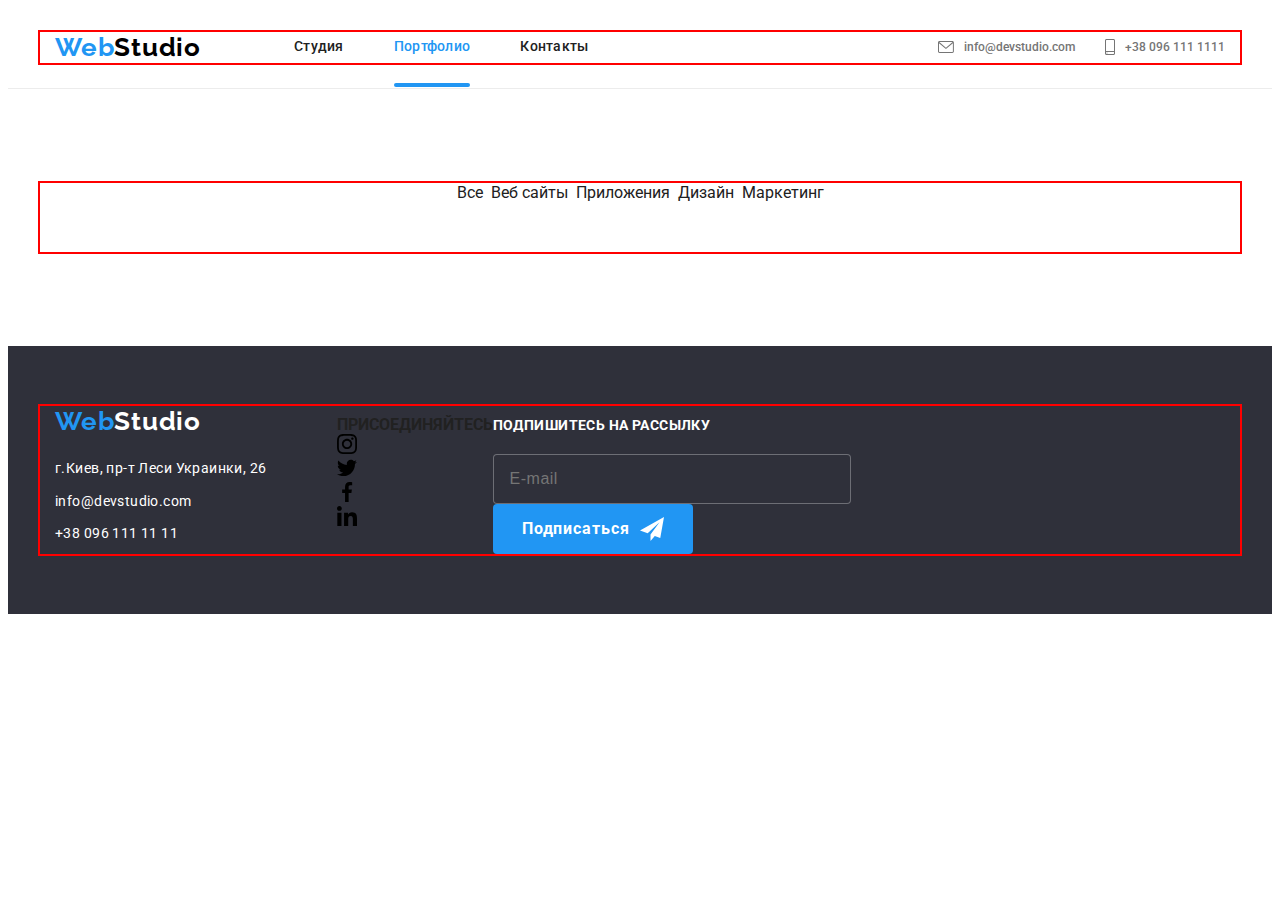
==== commit f9f73d6c: "fix" ====
--- a/portfolio.html
+++ b/portfolio.html
@@ -252,7 +252,7 @@
     </main>
 
 
-    <!-- footer -->
+    <!-- footer navigation -->
     <footer class="footer">
         <div class="container footer-container">
 
@@ -260,7 +260,7 @@
                 <a class="footer-logo logo link" href="./index.html">Web<span
                         class="footer-logo-light">Studio</span></a>
 
-                <!-- address -->
+                <!-- footer address -->
                 <address class="footer-address">
                     <ul class="footer-address-menu list">
                         <li class="footer-address-connect">
@@ -268,47 +268,47 @@
                                 target="blank" rel="noopener noreferrer">г.Киев, пр-т Леси Украинки, 26</a>
                         </li>
                         <li class="footer-address-connect">
-                            <a class="footer-address-link footer-e-mail link"
+                            <a class="footer-address-link footer-address-e-mail link"
                                 href="info@devstudio.com">info@devstudio.com</a>
                         </li>
                         <li class="footer-address-connect">
-                            <a class="footer-address-link footer-tel link" href="tel:+380961111111">+38 096 111 11
+                            <a class="footer-address-link footer-address-tel link" href="tel:+380961111111">+38 096 111 11
                                 11</a>
                         </li>
                     </ul>
                 </address>
             </div>
 
-            <!-- social-container -->
-            <div class="social-container">
-                <b class="social-title">
+            <!-- footer social navigation -->
+            <div class="footer-social-container">
+                <b class="footer-social-title">
                     ПРИСОЕДИНЯЙТЕСЬ
                 </b>
-                <ul class="social-nav list">
-                    <li class="social-item">
-                        <a href="" class="social-link social-link-dark">
-                            <svg class="social-icon-white" width="20" height="20">
+                <ul class="footer-social-nav list">
+                    <li class="footer-social-item">
+                        <a href="" class="footer-social-link footer-social-link-dark">
+                            <svg class="footer-social-icon-white" width="20" height="20">
                                 <use href="./images/sprite.svg/icons.svg#icon-instagram"></use>
                             </svg>
                         </a>
                     </li>
-                    <li class="social-item">
-                        <a href="" class="social-link social-link-dark">
-                            <svg class="social-icon-white" width="20" height="20">
+                    <li class="footer-social-item">
+                        <a href="" class="footer-social-link footer-social-link-dark">
+                            <svg class="footer-social-icon-white" width="20" height="20">
                                 <use href="./images/sprite.svg/icons.svg#icon-twitter"></use>
                             </svg>
                         </a>
                     </li>
-                    <li class="social-item">
-                        <a href="" class="social-link social-link-dark">
-                            <svg class="social-icon-white" width="20" height="20">
+                    <li class="footer-social-item">
+                        <a href="" class="footer-social-link footer-social-link-dark">
+                            <svg class="footer-social-icon-white" width="20" height="20">
                                 <use href="./images/sprite.svg/icons.svg#icon-facebook"></use>
                             </svg>
                         </a>
                     </li>
-                    <li class="social-item">
-                        <a href="" class="social-link social-link-dark">
-                            <svg class="social-icon-white" width="20" height="20">
+                    <li class="footer-social-item">
+                        <a href="" class="footer-social-link footer-social-link-dark">
+                            <svg class="footer-social-icon-white" width="20" height="20">
                                 <use href="./images/sprite.svg/icons.svg#icon-linkedin"></use>
                             </svg>
                         </a>
@@ -316,16 +316,16 @@
                 </ul>
             </div>
 
-            <!-- footer-form   -->
-
-            <div>
+            <!-- footer form   -->
+
+            <div class="footer-form-container">
                 <form action="#" class="footer-form">
 
                     <b class="social-title">
                         ПОДПИШИТЕСЬ НА РАССЫЛКУ
                     </b>
 
-                    <div class="footer-form-container">
+                    <div class="footer-form-wrapper">
                         <label class="footer-label">
                             <input class="footer-form-input" type="email" name="user-mail" placeholder="E-mail" />
                         </label>
--- a/css/main.min.css
+++ b/css/main.min.css
@@ -7,5 +7,5 @@
           0px 2px 2px rgba(0, 0, 0, 0.12);--modal-shadow-color: 
           0px 1px 3px rgba(0, 0, 0, 0.12), 
           0px 1px 1px rgba(0, 0, 0, 0.14), 
-          0px 2px 1px rgba(0, 0, 0, 0.2);--transition: 250ms cubic-bezier(0.4, 0, 0.2, 1);--primary-font: Roboto,'Segoe UI', Oxygen, Ubuntu, Cantarell,'Open Sans', 'Helvetica Neue', sans-serif;--logo-font: Raleway}.visually-hidden{position:absolute;white-space:nowrap;width:1px;height:1px;overflow:hidden;border:0;padding:0;clip:rect(0 0 0 0);clip-path:inset(50%);margin:-1px}body{font-style:normal;font-family:var(--primary-font);color:var(--header-color)}html{box-sizing:border-box;scroll-behavior:inherit}*,*::after,*::before{box-sizing:inherit}p,h1,h2,h3,h4,h5,h6{margin:0}ul{margin:0;padding:0}button{cursor:pointer;padding:0;border:none;font:inherit;color:inherit;background-color:transparent;cursor:pointer}address{font-style:normal;font-style:inherit}img{display:block;max-width:100%;height:auto}ul,ol{list-style-type:none;padding-left:o;margin:0}a{text-decoration:none;color:inherit}.list{list-style:none;padding-left:0;margin:0}.link{text-decoration:none;color:inherit}.container{padding:0px 15px;margin:0 auto;width:100%;outline:2px solid red}@media screen and (min-width: 480px){.container{width:480px}}@media screen and (min-width: 768px){.container{width:768px}}@media screen and (min-width: 1200px){.container{width:1200px}}.section{padding-top:130px;padding-bottom:130px}.logo{font-family:var(--logo-font);font-weight:bold;font-size:26px;line-height:1.19;letter-spacing:0.03em;color:var(--accent-color)}.header-logo{margin-right:93px}.header-logo-dark{color:var(--header-logo-dark-color)}.footer-logo{display:block;margin-bottom:20px}.footer-logo-light{color:var(--title-color)}.hero-title{font-weight:900;font-size:44px;line-height:1.36;text-align:center;letter-spacing:0.06em;text-transform:uppercase;color:var(--title-color);width:696px;margin:0 auto;margin-bottom:30px}.feature-title{font-style:normal;font-weight:bold;font-size:14px;line-height:1.14;letter-spacing:0.03em;text-transform:uppercase;color:var(--header-color);margin-bottom:10px}.typography-title,.team-title,.clients-title{font-style:normal;font-weight:bold;font-size:36px;line-height:1.16;text-align:center;letter-spacing:0.03em;color:var(--header-color);margin-bottom:50px}.team-item-title{margin-bottom:10px;font-weight:500;color:var(--header-color)}.projects-title-container{background-color:var(--title-color);border:1px solid var(--projects-border-color);box-sizing:border-box;padding-top:20px;padding-bottom:20px;padding-left:24px;border-top:none;text-align:left}.projects-title{font-weight:bold;font-size:18px;line-height:2;letter-spacing:0.03em;margin-bottom:4px}.social-title{font-weight:bold;font-size:14px;line-height:1.14;letter-spacing:0.03em;text-transform:uppercase;color:var(--title-color);margin-bottom:20px;display:block}.hero-btn,.projects-text{font-size:16px;line-height:1.87}.hero-btn{cursor:pointer;font-family:inherit;font-weight:bold;display:block;padding:10px 32px;letter-spacing:0.06em;color:var(--title-color);background-color:var(--accent-color);border-radius:4px;margin:0 auto;transition:background-color var(--transition),color var(--transition)}.hero-btn:hover,.hero-btn:focus{background-color:var(--secondary-accent-color)}.feature-item{width:270px}.feature-item:not(:last-child),.typography-item:not(:last-child),.team-item:not(:last-child){margin-right:30px}.team-item{background-color:var(--title-color);box-shadow:var(--team-box-shadow-color)}.team-item-text{font-weight:normal;color:var(--second-header-color);margin-bottom:16px}.social-item{width:44px;height:44px;margin-right:10px}.social-item:last-child{margin-right:0}.social-link{width:100%;height:100%;background-color:var(--title-color);border-radius:50%;display:flex;align-items:center;justify-content:center;transition:background-color var(--transition)}.social-link:hover,.social-link:focus{background-color:var(--accent-color)}.social-link:hover .social-icon,.social-link:focus .social-icon{fill:var(--title-color)}.social-link-dark{background-color:var(--social-link-dark-color)}.social-list{display:flex;justify-content:center}.social-container{margin-left:0;margin-right:auto}.social-nav{display:flex}.social-icon{fill:var(--icon-color);transition:fill var(--transition)}.clients-icon{fill:currentColor}.social-icon-white{fill:var(--title-color)}.footer-icon-send{margin-left:10px}.clients-item{width:170px;height:92px}.clients-item:not(:last-child){margin-right:30px}.clients-link{width:100%;height:100%;display:flex;align-items:center;justify-content:center;border:1px solid var(--icon-color);border-radius:4px;color:var(--icon-color);transition:color var(--transition),border-color var(--transition)}.clients-link:hover,.clients-link:focus{border-color:var(--accent-color);color:var(--accent-color)}.portfolio-btn{padding-top:6px;padding-right:22px;padding-bottom:6px;padding-left:22px;font-weight:500;font-size:16px;line-height:1.63;align-items:center;text-align:center;letter-spacing:0.03em;color:var(--header-color);background-color:var(--background-team-color);border-radius:4px;transition:background-color var(--transition),color var(--transition),box-shadow var(--transition)}.portfolio-btn:hover,.portfolio-btn:focus{color:var(--title-color);background-color:var(--accent-color);box-shadow:var(--btn-portfolio-shadow-color)}.projects-item{flex-basis:calc(100% / 3 - 30px);margin-top:30px;margin-left:30px}.projects-item-wrap{position:relative;overflow:hidden}.projects-link:hover .projects-description,.projects-link:focus .projects-description{transform:translateY(0)}.projects-link{display:block;cursor:pointer;position:relative;transition:background-color var(--transition)}.projects-link:hover,.projects-link:focus{box-shadow:0px 4px 4px var(--projects-shadow-color);transform:translate(0)}.social-link-dark{background-color:var(--social-link-dark-color)}.projects-description{width:100%;height:100%;position:absolute;top:0;left:0;color:var(--title-color);line-height:1.5;background-color:var(--projects-description-color);padding:63px 24px;transform:translateY(100%);transition:transform var(--transition)}.footer-address{font-style:normal}.footer-address-menu{display:inline-block}.footer-address-connect:not(:last-child){margin-bottom:9px}.footer-address-link{display:block;font-style:normal;font-weight:normal;font-size:14px;line-height:1.7;letter-spacing:0.03em;color:var(--title-color);transition:color var(--transition)}.footer-address-link:hover,.footer-address-link:focus{color:var(--accent-color)}.footer-btn{display:flex;align-items:center;font-weight:bold;font-size:16px;line-height:1.87;letter-spacing:0.06em;color:var(--title-color);background-color:var(--accent-color);border-radius:4px;padding:10px 29px}.footer-form-container{display:flex}.footer-form{padding-right:0;margin-right:0}.footer-form-input{font-size:16px;line-height:1.25;letter-spacing:0.03em;height:50px;width:358px;align-items:center;padding-left:16px;color:var(--title-color);border:1px solid var(--footer-form-color);filter:drop-shadow 0px 4px 4px var(--footer-form-filter-color);border-radius:4px;background-color:var(--background-origin-color);transition:border var(--transition)}.footer-form-input:focus{outline:none;border-color:var(--accent-color)}.backdrop{position:fixed;top:0;left:0;width:100vw;height:100vh;background-color:var(--backdrop-color);opacity:1;visibility:visible;pointer-events:auto;transition:opacity var(--transition),visibility var(--transition)}.backdrop.is-hidden{visibility:hidden;opacity:0;pointer-events:none}.backdrop .is-hidden .modal{transform:rotate(180deg);transition:transform var(--transition)}.modal{position:absolute;width:528px;background-color:var(--title-color);box-shadow:var(--modal-shadow-color);border-radius:4px;top:50%;left:50%;transform:translate(-50%, -50%);align-items:center;padding:40px}.modal-form{display:flex;flex-direction:column;width:100%;height:100%}.modal-form-head{font-size:20px;line-height:1.15;letter-spacing:0.03em;color:var(--header-color);font-weight:700;text-align:center;margin-bottom:12px}.modal-form-field{font-size:12px;line-height:1.16;margin-top:10px;color:var(--second-header-color)}.modal-form-wrapper{position:relative;display:block;margin-top:6px}.modal-form-input{width:100%;height:40px;padding-left:37px;border:1px solid var(--modal-border-color);border-radius:4px;color:var(--header-color);transition:border-color var(--transition)}.modal-form-input:focus{outline:none;border-color:var(--accent-color)}.modal-form-icon{position:absolute;top:50%;left:0;padding:12px;transform:translateY(-50%);display:block;width:18px;transition:animation var(--transition);line-height:0}.modal-form-input:focus+.modal-form-icon{color:var(--accent-color);fill:var(--accent-color)}.modal-form-message{width:100%;height:120px;margin-top:4px;padding:12px 16px;margin-bottom:20px;border-radius:4px;border:1px solid var(--modal-border-color);transition:border-color var(--transition);resize:none}.modal-form-message::placeholder{font-size:14px;line-height:1.14;letter-spacing:0.01em;color:var(--modal-form-message-color)}.modal-form-message:focus{outline:none;border-color:var(--accent-color)}.modal-form-checkbox-label{display:flex;align-items:center;justify-content:center;font-size:14px;line-height:1.7px;margin-bottom:30px;color:var(--second-header-color)}.modal-form-checkbox-label::before{display:block;content:'';width:16px;height:15px;margin-right:6px;border:2px solid var(--header-color);border-radius:2px;cursor:pointer}.modal-form-checkbox:checked+.modal-form-checkbox-label::before{border-color:var(--accent-color);background-color:var(--accent-color);background-image:url(../images/sprite-min.svg/icon-check.svg);background-size:cover;background-position:center;background-repeat:no-repeat}.modal-form-checkbox:focus+.modal-form-checkbox-label::before{outline:2px solid var(--accent-color)}.modal-btn-close{position:absolute;border:1px solid var(--modal-btn-color);top:10px;right:10px;width:30px;height:30px;border-radius:50%;display:flex;align-items:center;justify-content:center;background-color:transparent;transition:transform-color var(--transition)}.modal-btn-close:hover,.modal-btn-close:focus{color:var(--accent-color)}.modal-close-icon{fill:currentColor}.modal-btn{cursor:pointer;width:200px;height:50px;font-weight:bold;letter-spacing:0.06em;margin:0 auto;color:var(--title-color);background-color:var(--accent-color);border-radius:4px;box-shadow:0px 4px 4px 0px var(--modal-button-shadow-color);transition:background-color var(--transition),color var(--transition)}.modal-btn:hover,.modal-btn:focus{background-color:var(--secondary-accent-color)}.modal-accept-policy{color:var(--accent-color);position:relative}.modal-accept-policy::after{content:"";width:100%;height:1px;bottom:-6px;left:0;border-radius:2px;display:block;background-color:var(--accent-color);position:absolute}.checkbox{-webkid-appearance:none;-moz-appearance:none;appearance:none;position:absolute}.header{position:absolute;top:0;left:0;width:100%;border-bottom:1px solid var(--header-border-color);padding-top:16px;padding-bottom:16px}@media screen and (min-width: 768px){.header{padding-top:26px;padding-bottom:26px}}@media screen and (min-width: 1200px){.header{padding-top:24px;padding-bottom:25px}}.header-container{display:flex;align-items:center;justify-content:space-between}.burger-btn{background-color:transparent;cursor:pointer;padding:0;border:none;line-height:0}@media screen and (min-width: 768px){.burger-btn{display:none}}.burger-btn:hover,.burger-btn:focus{fill:var(--accent-color)}.burger-btn-icon{width:40px;height:40px}.mobile-menu{position:fixed;z-index:100;top:0;left:0;width:100vw;height:100vh;padding:10px 15px;background-color:wheat;padding:48px 25px;opacity:0;visibility:hidden;pointer-events:none;transition:opacity 250ms linear;visibility:250ms linear}.mobile-menu.is-open{opacity:1;visibility:visible;pointer-events:all}.modal-close-btn{position:absolute;top:14px;right:14px;background-color:transparent;cursor:pointer;padding:0;border:none;line-height:0}.close-btn-icon{width:18px;height:18px}.mobile-modal-container{display:column;width:100%;height:100%}.modal-nav-menu{font-weight:500;font-size:40px;line-height:1.17;letter-spacing:0.02em;top:0;left:0;margin-bottom:302px;color:var(--header-color)}.modal-nav-link{cursor:pointer}.modal-menu-item:not(:last-child),.modal-contacts-item:not(:last-child){margin-bottom:32px}.modal-social-nav{display:flex;margin-top:64px;bottom:0;left:0}.modal-contacts-tel{font-weight:500;font-size:34px;line-height:1.17;color:var(--second-header-color)}.modal-contacts-mail{font-weight:500;font-size:24px;line-height:1.16;letter-spacing:0.02em;color:var(--second-header-color)}.modal-social-item{display:flex;flex-direction:reverse}.modal-social-link{cursor:pointer}.modal-social-link:not(:last-child){margin-right:20px}.modal-social-link{font-weight:500;font-size:18px;line-height:1.2;letter-spacing:0.02em;color:var(--accent-color);cursor:pointer}.modal-social-link:focus{repeat:no}.modal-nav-link:hover .modal-contacts-link .modal-social-link,.modal-nav-link:focus .modal-contacts-link .modal-social-link{color:var(--accent-color)}.header-nav .current{color:var(--accent-color)}.header-nav{display:flex;align-items:center}.nav-menu{display:none}@media screen and (min-width: 768px){.nav-menu{display:flex;font-size:14px;line-height:1.14}}.menu-link{font-weight:500;letter-spacing:0.02em;color:var(--header-color);transition:color var(--transition)}.menu-link.current::after{content:"";width:100%;height:4px;bottom:-33px;left:0;border-radius:2px;display:block;background-color:var(--accent-color);position:absolute}@media screen and (min-width: 768px){.menu-item:not(:last-child){margin-right:50px}}@media screen and (min-width: 1200px){.header-contacts-item:not(:last-child){margin-right:30px}}.menu-link:hover,.menu-link:focus{color:var(--accent-color)}.envelope-icon,.tel-icon{fill:currentColor;margin-right:8px}@media screen and (min-width: 1200px){.envelope-icon,.tel-icon{margin-right:10px}}.header-contacts{display:none}@media screen and (min-width: 768px){.header-contacts{display:block;align-items:center;margin-left:auto}}@media screen and (min-width: 1200px){.header-contacts{display:flex;align-items:center;margin-left:auto}}.header-contacts-link{display:flex;align-items:center;color:var(--second-header-color);transition:color var(--transition)}@media screen and (min-width: 768px){.header-contacts-link{font-size:12px;line-height:1.15;font-weight:500}}@media screen and (min-width: 1200px){.header-contacts-link{font-size:12px;line-height:1.16;font-weight:500}}.header-contacts-link:hover,.header-contacts-link:focus{color:var(--accent-color)}.hero{padding-top:200px;padding-bottom:200px;background-color:var(--background-origin-color);background-image:linear-gradient(var(--linear-gradient-color), var(--linear-gradient-color)),url(../images/hero/img-hero.jpg);background-repeat:no-repeat;background-size:cover;background-position:center;max-width:1600px;margin:0 auto}@media screen and (min-width: 1200px){.hero{display:none}}@media screen and (min-width: 1200px) and (min-width: 768px){.hero{padding-top:200px;padding-bottom:200px;background-color:var(--background-origin-color);background-image:linear-gradient(var(--linear-gradient-color), var(--linear-gradient-color)),url(../images/hero/);background-repeat:no-repeat;background-size:cover;background-position:center;max-width:1600px;margin:0 auto}}.hero-container{display:column}.feature{padding-top:94px;padding-bottom:94px}.feature-list{display:flex}.icon-feature{display:flex;align-items:center;justify-content:center;width:100%;height:120px;background-color:var(--background-team-color);border-radius:4px;margin-bottom:30px}.feature-text{font-size:14px;line-height:1.71;letter-spacing:0.03em;color:var(--second-header-color)}.typography{padding-bottom:94px}.typography-list{display:flex;justify-content:space-between}.typography-thumb-about{width:100%;text-align:center;max-width:100%;height:70px;padding-top:27px;padding-bottom:27px;position:absolute;background-color:var(--typography-thumb-color);bottom:0}.team{padding-top:94px;padding-bottom:94px;background-color:var(--background-team-color)}.team-container{padding-top:30px;padding-bottom:30px}.team-list{font-size:16px;line-height:1.19x;text-align:center;letter-spacing:0.03em;display:flex}.clients{padding-top:94px;padding-bottom:94px}.clients-list{display:flex}.portfolio{padding-top:94px;padding-bottom:94px}.portfolio-btn-list{display:flex;padding-bottom:50px;justify-content:center}.portfolio-btn-link:not(:last-child){margin-right:8px}.projects-list{display:flex;flex-wrap:wrap;margin-top:-30px;margin-left:-30px}.projects-text{font-weight:normal;letter-spacing:0.03em;color:var(--second-header-color)}.footer{background-color:var(--background-origin-color);padding-top:60px;padding-bottom:60px}.footer-container{display:flex;align-items:baseline}.footer-nav{margin-right:70px}.footer-e-mail,.footer-tel{color:var(--footer-contacts-color)}.form-container{display:flex;align-items:center}.footer-label{margin-right:12px}
+          0px 2px 1px rgba(0, 0, 0, 0.2);--transition: 250ms cubic-bezier(0.4, 0, 0.2, 1);--primary-font: Roboto,'Segoe UI', Oxygen, Ubuntu, Cantarell,'Open Sans', 'Helvetica Neue', sans-serif;--logo-font: Raleway}.visually-hidden{position:absolute;white-space:nowrap;width:1px;height:1px;overflow:hidden;border:0;padding:0;clip:rect(0 0 0 0);clip-path:inset(50%);margin:-1px}body{font-style:normal;font-family:var(--primary-font);color:var(--header-color)}html{box-sizing:border-box;scroll-behavior:inherit}*,*::after,*::before{box-sizing:inherit}p,h1,h2,h3,h4,h5,h6{margin:0}ul{margin:0;padding:0}button{cursor:pointer;padding:0;border:none;font:inherit;color:inherit;background-color:transparent;cursor:pointer}address{font-style:normal;font-style:inherit}img{display:block;max-width:100%;height:auto}ul,ol{list-style-type:none;padding-left:o;margin:0}a{text-decoration:none;color:inherit}.list{list-style:none;padding-left:0;margin:0}.link{text-decoration:none;color:inherit}.container{width:100%;padding:0px 15px;margin:0 auto;width:100%;outline:2px solid red}@media screen and (min-width: 480px){.container{width:480px}}@media screen and (min-width: 768px){.container{width:768px}}@media screen and (min-width: 1200px){.container{width:1200px}}.section{padding-top:130px;padding-bottom:130px}.logo{font-family:var(--logo-font);font-weight:bold;font-size:26px;line-height:1.19;letter-spacing:0.03em;color:var(--accent-color)}.header-logo{margin-right:93px}.header-logo-dark{color:var(--header-logo-dark-color)}.footer-logo{display:block;margin-bottom:20px}.footer-logo-light{color:var(--title-color)}.hero-title{font-weight:900;font-size:44px;line-height:1.36;text-align:center;letter-spacing:0.06em;text-transform:uppercase;color:var(--title-color);width:696px;margin:0 auto;margin-bottom:30px}.feature-title{font-style:normal;font-weight:bold;font-size:14px;line-height:1.14;letter-spacing:0.03em;text-transform:uppercase;color:var(--header-color);margin-bottom:10px}.typography-title,.team-title,.clients-title{font-style:normal;font-weight:bold;font-size:36px;line-height:1.16;text-align:center;letter-spacing:0.03em;color:var(--header-color);margin-bottom:50px}.team-item-title{margin-bottom:10px;font-weight:500;color:var(--header-color)}.projects-title-container{background-color:var(--title-color);border:1px solid var(--projects-border-color);box-sizing:border-box;padding-top:20px;padding-bottom:20px;padding-left:24px;border-top:none;text-align:left}.projects-title{font-weight:bold;font-size:18px;line-height:2;letter-spacing:0.03em;margin-bottom:4px}.social-title{font-weight:bold;font-size:14px;line-height:1.14;letter-spacing:0.03em;text-transform:uppercase;color:var(--title-color);margin-bottom:20px;display:block}.hero-btn,.projects-text{font-size:16px;line-height:1.87}.hero-btn{cursor:pointer;font-family:inherit;font-weight:bold;display:block;padding:10px 32px;letter-spacing:0.06em;color:var(--title-color);background-color:var(--accent-color);border-radius:4px;margin:0 auto;transition:background-color var(--transition),color var(--transition)}.hero-btn:hover,.hero-btn:focus{background-color:var(--secondary-accent-color)}.feature-item{width:270px}.feature-item:not(:last-child),.typography-item:not(:last-child),.team-item:not(:last-child){margin-right:30px}.team-item{background-color:var(--title-color);box-shadow:var(--team-box-shadow-color)}.team-item-text{font-weight:normal;color:var(--second-header-color);margin-bottom:16px}.social-item{width:44px;height:44px;margin-right:10px}.social-item:last-child{margin-right:0}.social-link{width:100%;height:100%;background-color:var(--title-color);border-radius:50%;display:flex;align-items:center;justify-content:center;transition:background-color var(--transition)}.social-link:hover,.social-link:focus{background-color:var(--accent-color)}.social-link:hover .social-icon,.social-link:focus .social-icon{fill:var(--title-color)}.social-link-dark{background-color:var(--social-link-dark-color)}.social-list{display:flex;justify-content:center}.social-container{margin-left:0;margin-right:auto}.social-nav{display:flex}.social-icon{fill:var(--icon-color);transition:fill var(--transition)}.clients-icon{fill:currentColor}.social-icon-white{fill:var(--title-color)}.footer-icon-send{margin-left:10px}.clients-item{width:170px;height:92px}.clients-item:not(:last-child){margin-right:30px}.clients-link{width:100%;height:100%;display:flex;align-items:center;justify-content:center;border:1px solid var(--icon-color);border-radius:4px;color:var(--icon-color);transition:color var(--transition),border-color var(--transition)}.clients-link:hover,.clients-link:focus{border-color:var(--accent-color);color:var(--accent-color)}@media screen and (min-width: 480px){.portfolio-btn{display:flex}}.portfolio-btn:hover,.portfolio-btn:focus{color:var(--title-color);background-color:var(--accent-color);box-shadow:var(--btn-portfolio-shadow-color)}.projects-item{flex-basis:calc(100% / 3 - 30px);margin-top:30px;margin-left:30px}.projects-item-wrap{position:relative;overflow:hidden}.projects-link:hover .projects-description,.projects-link:focus .projects-description{transform:translateY(0)}.projects-link{display:block;cursor:pointer;position:relative;transition:background-color var(--transition)}.projects-link:hover,.projects-link:focus{box-shadow:0px 4px 4px var(--projects-shadow-color);transform:translate(0)}.social-link-dark{background-color:var(--social-link-dark-color)}.projects-description{width:100%;height:100%;position:absolute;top:0;left:0;color:var(--title-color);line-height:1.5;background-color:var(--projects-description-color);padding:63px 24px;transform:translateY(100%);transition:transform var(--transition)}.footer-address{font-style:normal}.footer-address-menu{display:inline-block}.footer-address-connect:not(:last-child){margin-bottom:9px}.footer-address-link{display:block;font-style:normal;font-weight:normal;font-size:14px;line-height:1.7;letter-spacing:0.03em;color:var(--title-color);transition:color var(--transition)}.footer-address-link:hover,.footer-address-link:focus{color:var(--accent-color)}.footer-btn{display:flex;align-items:center;font-weight:bold;font-size:16px;line-height:1.87;letter-spacing:0.06em;color:var(--title-color);background-color:var(--accent-color);border-radius:4px;padding:10px 29px}.footer-form-container{display:flex}.footer-form{padding-right:0;margin-right:0}.footer-form-input{font-size:16px;line-height:1.25;letter-spacing:0.03em;height:50px;width:358px;align-items:center;padding-left:16px;color:var(--title-color);border:1px solid var(--footer-form-color);filter:drop-shadow 0px 4px 4px var(--footer-form-filter-color);border-radius:4px;background-color:var(--background-origin-color);transition:border var(--transition)}.footer-form-input:focus{outline:none;border-color:var(--accent-color)}.backdrop{position:fixed;top:0;left:0;width:100vw;height:100vh;background-color:var(--backdrop-color);opacity:1;visibility:visible;pointer-events:auto;transition:opacity var(--transition),visibility var(--transition)}.backdrop.is-hidden{visibility:hidden;opacity:0;pointer-events:none}.backdrop .is-hidden .modal{transform:rotate(180deg);transition:transform var(--transition)}.modal{position:absolute;width:528px;background-color:var(--title-color);box-shadow:var(--modal-shadow-color);border-radius:4px;top:50%;left:50%;transform:translate(-50%, -50%);align-items:center;padding:40px}.modal-form{display:flex;flex-direction:column;width:100%;height:100%}.modal-form-head{font-size:20px;line-height:1.15;letter-spacing:0.03em;color:var(--header-color);font-weight:700;text-align:center;margin-bottom:12px}.modal-form-field{font-size:12px;line-height:1.16;margin-top:10px;color:var(--second-header-color)}.modal-form-wrapper{position:relative;display:block;margin-top:6px}.modal-form-input{width:100%;height:40px;padding-left:37px;border:1px solid var(--modal-border-color);border-radius:4px;color:var(--header-color);transition:border-color var(--transition)}.modal-form-input:focus{outline:none;border-color:var(--accent-color)}.modal-form-icon{position:absolute;top:50%;left:0;padding:12px;transform:translateY(-50%);display:block;width:18px;transition:animation var(--transition);line-height:0}.modal-form-input:focus+.modal-form-icon{color:var(--accent-color);fill:var(--accent-color)}.modal-form-message{width:100%;height:120px;margin-top:4px;padding:12px 16px;margin-bottom:20px;border-radius:4px;border:1px solid var(--modal-border-color);transition:border-color var(--transition);resize:none}.modal-form-message::placeholder{font-size:14px;line-height:1.14;letter-spacing:0.01em;color:var(--modal-form-message-color)}.modal-form-message:focus{outline:none;border-color:var(--accent-color)}.modal-form-checkbox-label{display:flex;align-items:center;justify-content:center;font-size:14px;line-height:1.7px;margin-bottom:30px;color:var(--second-header-color)}.modal-form-checkbox-label::before{display:block;content:'';width:16px;height:15px;margin-right:6px;border:2px solid var(--header-color);border-radius:2px;cursor:pointer}.modal-form-checkbox:checked+.modal-form-checkbox-label::before{border-color:var(--accent-color);background-color:var(--accent-color);background-image:url(../images/sprite-min.svg/icon-check.svg);background-size:cover;background-position:center;background-repeat:no-repeat}.modal-form-checkbox:focus+.modal-form-checkbox-label::before{outline:2px solid var(--accent-color)}.modal-btn-close{position:absolute;border:1px solid var(--modal-btn-color);top:10px;right:10px;width:30px;height:30px;border-radius:50%;display:flex;align-items:center;justify-content:center;background-color:transparent;transition:transform-color var(--transition)}.modal-btn-close:hover,.modal-btn-close:focus{color:var(--accent-color)}.modal-close-icon{fill:currentColor}.modal-btn{cursor:pointer;width:200px;height:50px;font-weight:bold;letter-spacing:0.06em;margin:0 auto;color:var(--title-color);background-color:var(--accent-color);border-radius:4px;box-shadow:0px 4px 4px 0px var(--modal-button-shadow-color);transition:background-color var(--transition),color var(--transition)}.modal-btn:hover,.modal-btn:focus{background-color:var(--secondary-accent-color)}.modal-accept-policy{color:var(--accent-color);position:relative}.modal-accept-policy::after{content:"";width:100%;height:1px;bottom:-6px;left:0;border-radius:2px;display:block;background-color:var(--accent-color);position:absolute}.checkbox{-webkid-appearance:none;-moz-appearance:none;appearance:none;position:absolute}.header{top:0;left:0;width:100%;border-bottom:1px solid var(--header-border-color);padding-top:16px;padding-bottom:16px}@media screen and (min-width: 768px){.header{padding-top:26px;padding-bottom:26px}}@media screen and (min-width: 1200px){.header{padding-top:24px;padding-bottom:25px}}.header-container{display:flex;align-items:center;justify-content:space-between}.burger-btn{background-color:transparent;cursor:pointer;padding:0;border:none;line-height:0}@media screen and (min-width: 768px){.burger-btn{display:none}}.burger-btn:hover,.burger-btn:focus{fill:var(--accent-color)}.burger-btn-icon{width:40px;height:40px}.mobile-menu{position:fixed;z-index:100;top:0;left:0;width:100vw;height:100vh;padding:10px 15px;background-color:wheat;padding:48px 25px;opacity:0;visibility:hidden;pointer-events:none;transition:opacity 250ms linear;visibility:250ms linear}.mobile-menu.is-open{opacity:1;visibility:visible;pointer-events:all}.modal-close-btn{position:absolute;top:14px;right:14px;background-color:transparent;cursor:pointer;padding:0;border:none;line-height:0}.close-btn-icon{width:40px;height:40px}.mobile-modal-container{display:column;width:100%;height:100%}.modal-nav-menu{font-weight:500;font-size:40px;line-height:1.17;letter-spacing:0.02em;top:0;left:0;margin-bottom:302px;color:var(--header-color)}.modal-nav-link{cursor:pointer}.modal-menu-item:not(:last-child),.modal-contacts-item:not(:last-child){margin-bottom:32px}.modal-social-nav{display:flex;margin-top:64px;bottom:0;left:0}.modal-contacts-tel{font-weight:500;font-size:34px;line-height:1.17;color:var(--second-header-color)}.modal-contacts-mail{font-weight:500;font-size:24px;line-height:1.16;letter-spacing:0.02em;color:var(--second-header-color)}.modal-social-item{display:flex;flex-direction:reverse}.modal-social-link{cursor:pointer}.modal-social-link:not(:last-child){margin-right:20px}.modal-social-link{font-weight:500;font-size:18px;line-height:1.2;letter-spacing:0.02em;color:var(--accent-color);cursor:pointer}.modal-nav-link:hover .modal-contacts-link .modal-social-link,.modal-nav-link:focus .modal-contacts-link .modal-social-link{color:var(--accent-color)}.header-nav .current{color:var(--accent-color)}.header-nav{display:flex;align-items:center}.nav-menu{display:none}@media screen and (min-width: 768px){.nav-menu{display:flex;font-size:14px;line-height:1.14}}.menu-link{font-weight:500;letter-spacing:0.02em;color:var(--header-color);transition:color var(--transition);position:relative}.menu-link.current::after{content:"";width:100%;height:4px;bottom:-33px;left:0;border-radius:2px;display:block;background-color:var(--accent-color);position:absolute}@media screen and (min-width: 768px){.menu-item:not(:last-child){margin-right:50px}}@media screen and (min-width: 1200px){.header-contacts-item:not(:last-child){margin-right:30px}}.menu-link:hover,.menu-link:focus{color:var(--accent-color)}.envelope-icon,.tel-icon{fill:currentColor;margin-right:8px}@media screen and (min-width: 1200px){.envelope-icon,.tel-icon{margin-right:10px}}.header-contacts{display:none}@media screen and (min-width: 768px){.header-contacts{display:block;align-items:center;margin-left:auto}}@media screen and (min-width: 1200px){.header-contacts{display:flex;align-items:center;margin-left:auto}}.header-contacts-link{display:flex;align-items:center;color:var(--second-header-color);transition:color var(--transition)}@media screen and (min-width: 768px){.header-contacts-link{font-size:12px;line-height:1.15;font-weight:500}}@media screen and (min-width: 1200px){.header-contacts-link{font-size:12px;line-height:1.16;font-weight:500}}.header-contacts-link:hover,.header-contacts-link:focus{color:var(--accent-color)}.hero-container{padding-top:118px;padding-bottom:118px;margin-left:auto;margin-right:auto;background-image:url(../../images/hero/hero-mobile.jpg);background-position:center;background-repeat:no-repeat;background-size:cover;content:'';max-width:480px;height:400px}@media screen and (min-width: 768px){.hero-container{background-image:url(../../images/hero/hero-tablet.jpg);min-width:768px}}@media screen and (min-width: 1200px){.hero-container{padding-top:200px;padding-bottom:200px}}.hero-container .hero-container{display:column}.feature{padding-top:94px;padding-bottom:94px}.feature-list{display:flex}.icon-feature{display:flex;align-items:center;justify-content:center;width:100%;height:120px;background-color:var(--background-team-color);border-radius:4px;margin-bottom:30px}.feature-text{font-size:14px;line-height:1.71;letter-spacing:0.03em;color:var(--second-header-color)}.typography{padding-bottom:94px}.typography-list{display:flex;justify-content:space-between}.typography-thumb-about{width:100%;text-align:center;max-width:100%;height:70px;padding-top:27px;padding-bottom:27px;position:absolute;background-color:var(--typography-thumb-color);bottom:0}.team{padding-top:94px;padding-bottom:94px;background-color:var(--background-team-color)}.team-container{padding-top:30px;padding-bottom:30px}.team-list{font-size:16px;line-height:1.19x;text-align:center;letter-spacing:0.03em;display:flex}.clients{padding-top:94px;padding-bottom:94px}.clients-list{display:flex}.portfolio{padding-top:94px;padding-bottom:94px}.portfolio-btn-list{display:flex;padding-bottom:50px;justify-content:center}.portfolio-btn-link:not(:last-child){margin-right:8px}.projects-list{display:flex;flex-wrap:wrap;margin-top:-30px;margin-left:-30px}.projects-text{font-weight:normal;letter-spacing:0.03em;color:var(--second-header-color)}.footer{background-color:var(--background-origin-color);padding-top:60px;padding-bottom:60px}.footer-container{display:flex;align-items:baseline}.footer-nav{margin-right:70px}.footer-e-mail,.footer-tel{color:var(--footer-contacts-color)}.form-container{display:flex;align-items:center}.footer-label{margin-right:12px}
 /*# sourceMappingURL=main.min.css.map */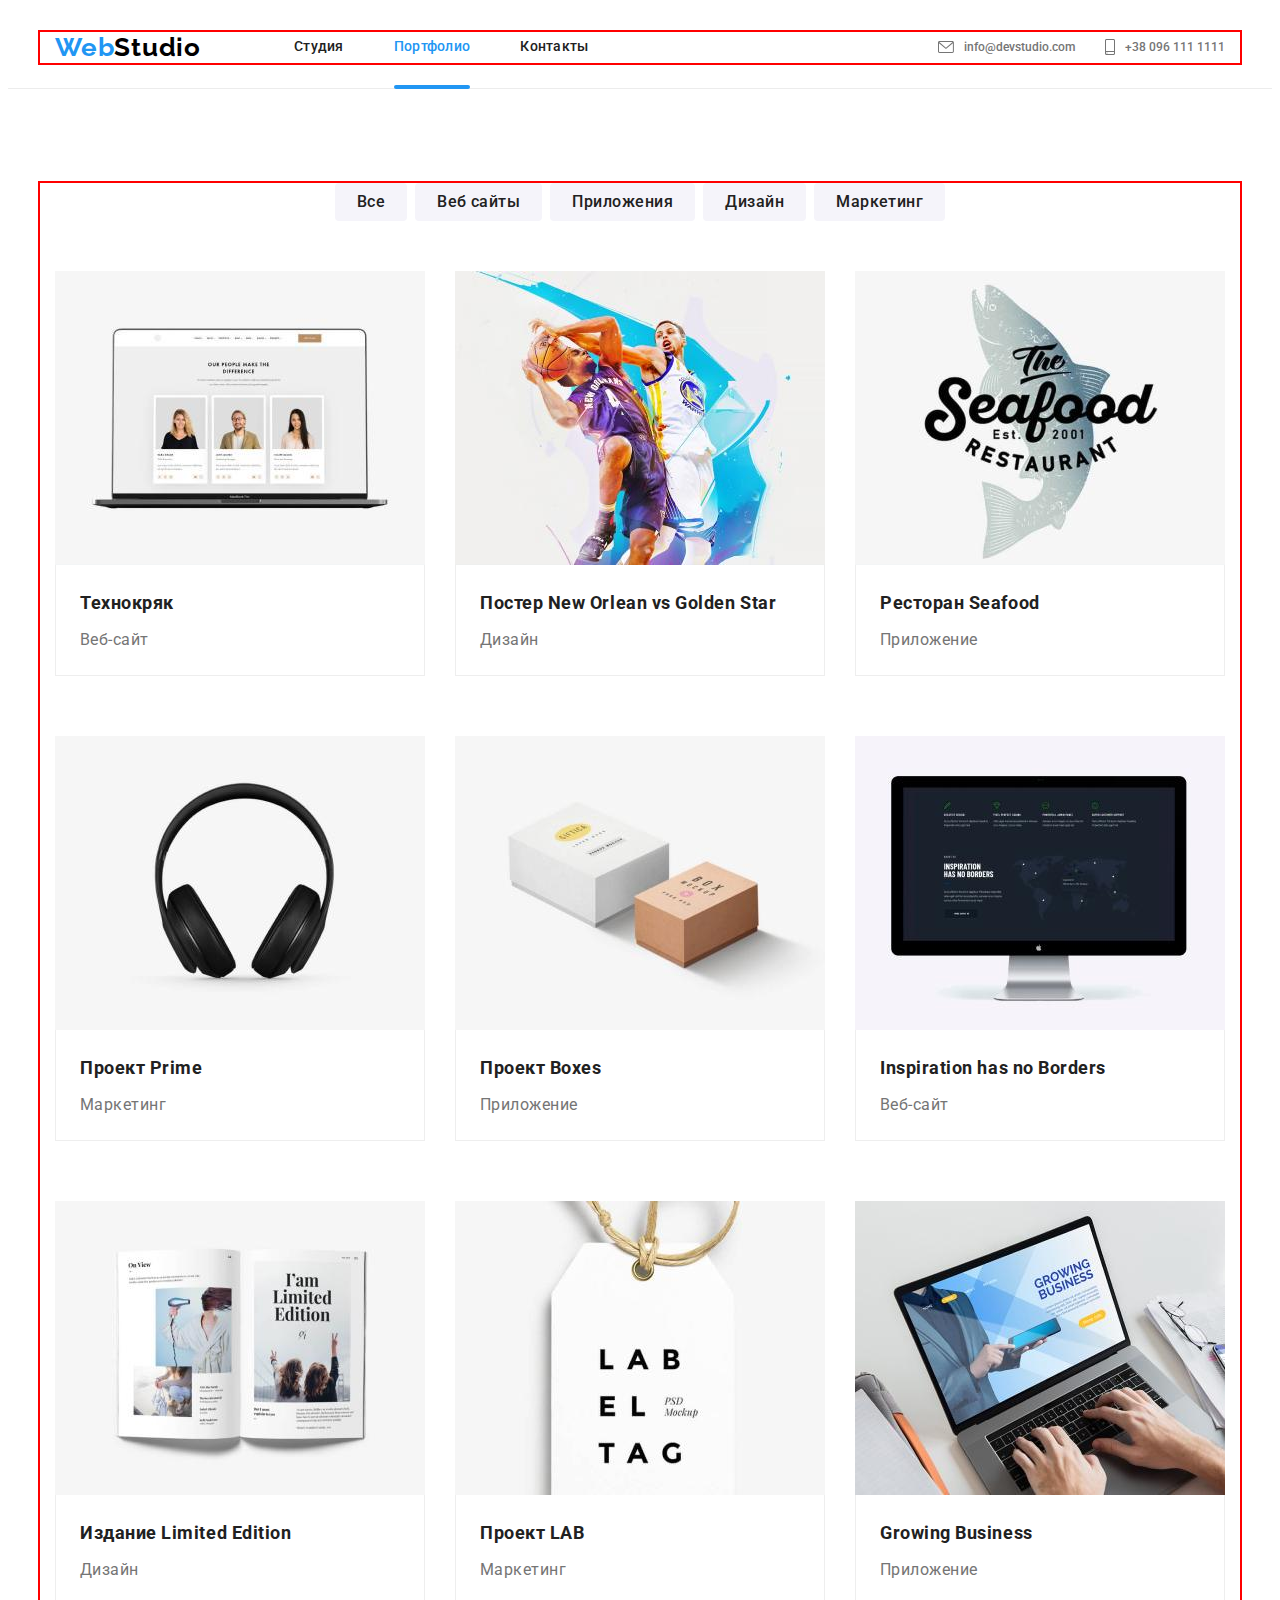
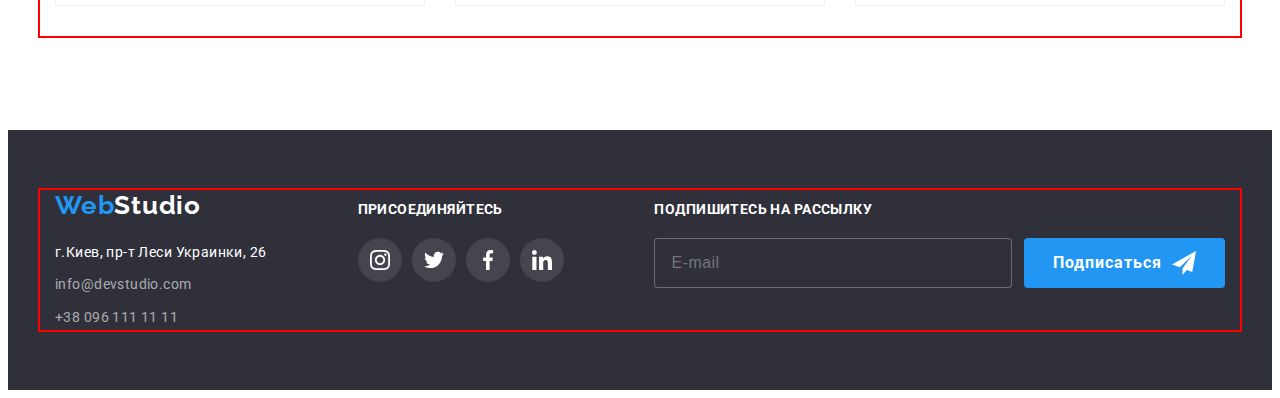
==== commit 402d085d: "fix" ====
--- a/portfolio.html
+++ b/portfolio.html
@@ -46,6 +46,16 @@
                     </li>
                 </ul>
             </nav>
+
+            <button 
+            type="button" 
+            class="burger-btn is-open" 
+            aria-expanded="false" data-menu-open>
+                <svg class="burger-btn-icon" >
+                    <use href="./images/sprite.svg/icons.svg#icon-burger"></use>
+                </svg>
+            </button>
+            
             <ul class="header-contacts list">
                 <li class="header-contacts-item">
                     <a class="header-contacts-link header-contacts-mail link" href="e-mail.info@devstudio.com">
@@ -98,7 +108,7 @@
                 </ul>
 
                 <!-- projects -->
-<!--         
+        
                 <ul class="projects-list list">
                     <li class="projects-item">
                         <a href="#" class="projects-link link">
@@ -246,7 +256,7 @@
                             </div>
                         </a>
                     </li>
-                </ul> -->
+                </ul>
             </div>
         </section>
     </main>
@@ -281,34 +291,34 @@
 
             <!-- footer social navigation -->
             <div class="footer-social-container">
-                <b class="footer-social-title">
+                <b class="footer-title">
                     ПРИСОЕДИНЯЙТЕСЬ
                 </b>
-                <ul class="footer-social-nav list">
-                    <li class="footer-social-item">
-                        <a href="" class="footer-social-link footer-social-link-dark">
-                            <svg class="footer-social-icon-white" width="20" height="20">
+                <ul class="social-nav list">
+                    <li class="social-item">
+                        <a href="" class="social-link social-link-dark">
+                            <svg class="social-icon-white" width="20" height="20">
                                 <use href="./images/sprite.svg/icons.svg#icon-instagram"></use>
                             </svg>
                         </a>
                     </li>
-                    <li class="footer-social-item">
-                        <a href="" class="footer-social-link footer-social-link-dark">
-                            <svg class="footer-social-icon-white" width="20" height="20">
+                    <li class="social-item">
+                        <a href="" class="social-link social-link-dark">
+                            <svg class="social-icon-white" width="20" height="20">
                                 <use href="./images/sprite.svg/icons.svg#icon-twitter"></use>
                             </svg>
                         </a>
                     </li>
-                    <li class="footer-social-item">
-                        <a href="" class="footer-social-link footer-social-link-dark">
-                            <svg class="footer-social-icon-white" width="20" height="20">
+                    <li class="social-item">
+                        <a href="" class="social-link social-link-dark">
+                            <svg class="social-icon-white" width="20" height="20">
                                 <use href="./images/sprite.svg/icons.svg#icon-facebook"></use>
                             </svg>
                         </a>
                     </li>
-                    <li class="footer-social-item">
-                        <a href="" class="footer-social-link footer-social-link-dark">
-                            <svg class="footer-social-icon-white" width="20" height="20">
+                    <li class="social-item">
+                        <a href="" class="social-link social-link-dark">
+                            <svg class="social-icon-white" width="20" height="20">
                                 <use href="./images/sprite.svg/icons.svg#icon-linkedin"></use>
                             </svg>
                         </a>
@@ -321,7 +331,7 @@
             <div class="footer-form-container">
                 <form action="#" class="footer-form">
 
-                    <b class="social-title">
+                    <b class="footer-title">
                         ПОДПИШИТЕСЬ НА РАССЫЛКУ
                     </b>
 
@@ -330,7 +340,7 @@
                             <input class="footer-form-input" type="email" name="user-mail" placeholder="E-mail" />
                         </label>
 
-                        <button class="footer-btn" type="submit">
+                        <button class="footer-form-btn" type="submit">
                             Подписаться
                             <svg class="footer-icon-send" width="24" height="24">
                                 <use href="./images/sprite.svg/icons.svg#icon-send"></use>
--- a/css/main.min.css
+++ b/css/main.min.css
@@ -7,5 +7,5 @@
           0px 2px 2px rgba(0, 0, 0, 0.12);--modal-shadow-color: 
           0px 1px 3px rgba(0, 0, 0, 0.12), 
           0px 1px 1px rgba(0, 0, 0, 0.14), 
-          0px 2px 1px rgba(0, 0, 0, 0.2);--transition: 250ms cubic-bezier(0.4, 0, 0.2, 1);--primary-font: Roboto,'Segoe UI', Oxygen, Ubuntu, Cantarell,'Open Sans', 'Helvetica Neue', sans-serif;--logo-font: Raleway}.visually-hidden{position:absolute;white-space:nowrap;width:1px;height:1px;overflow:hidden;border:0;padding:0;clip:rect(0 0 0 0);clip-path:inset(50%);margin:-1px}body{font-style:normal;font-family:var(--primary-font);color:var(--header-color)}html{box-sizing:border-box;scroll-behavior:inherit}*,*::after,*::before{box-sizing:inherit}p,h1,h2,h3,h4,h5,h6{margin:0}ul{margin:0;padding:0}button{cursor:pointer;padding:0;border:none;font:inherit;color:inherit;background-color:transparent;cursor:pointer}address{font-style:normal;font-style:inherit}img{display:block;max-width:100%;height:auto}ul,ol{list-style-type:none;padding-left:o;margin:0}a{text-decoration:none;color:inherit}.list{list-style:none;padding-left:0;margin:0}.link{text-decoration:none;color:inherit}.container{width:100%;padding:0px 15px;margin:0 auto;width:100%;outline:2px solid red}@media screen and (min-width: 480px){.container{width:480px}}@media screen and (min-width: 768px){.container{width:768px}}@media screen and (min-width: 1200px){.container{width:1200px}}.section{padding-top:130px;padding-bottom:130px}.logo{font-family:var(--logo-font);font-weight:bold;font-size:26px;line-height:1.19;letter-spacing:0.03em;color:var(--accent-color)}.header-logo{margin-right:93px}.header-logo-dark{color:var(--header-logo-dark-color)}.footer-logo{display:block;margin-bottom:20px}.footer-logo-light{color:var(--title-color)}.hero-title{font-weight:900;font-size:44px;line-height:1.36;text-align:center;letter-spacing:0.06em;text-transform:uppercase;color:var(--title-color);width:696px;margin:0 auto;margin-bottom:30px}.feature-title{font-style:normal;font-weight:bold;font-size:14px;line-height:1.14;letter-spacing:0.03em;text-transform:uppercase;color:var(--header-color);margin-bottom:10px}.typography-title,.team-title,.clients-title{font-style:normal;font-weight:bold;font-size:36px;line-height:1.16;text-align:center;letter-spacing:0.03em;color:var(--header-color);margin-bottom:50px}.team-item-title{margin-bottom:10px;font-weight:500;color:var(--header-color)}.projects-title-container{background-color:var(--title-color);border:1px solid var(--projects-border-color);box-sizing:border-box;padding-top:20px;padding-bottom:20px;padding-left:24px;border-top:none;text-align:left}.projects-title{font-weight:bold;font-size:18px;line-height:2;letter-spacing:0.03em;margin-bottom:4px}.social-title{font-weight:bold;font-size:14px;line-height:1.14;letter-spacing:0.03em;text-transform:uppercase;color:var(--title-color);margin-bottom:20px;display:block}.hero-btn,.projects-text{font-size:16px;line-height:1.87}.hero-btn{cursor:pointer;font-family:inherit;font-weight:bold;display:block;padding:10px 32px;letter-spacing:0.06em;color:var(--title-color);background-color:var(--accent-color);border-radius:4px;margin:0 auto;transition:background-color var(--transition),color var(--transition)}.hero-btn:hover,.hero-btn:focus{background-color:var(--secondary-accent-color)}.feature-item{width:270px}.feature-item:not(:last-child),.typography-item:not(:last-child),.team-item:not(:last-child){margin-right:30px}.team-item{background-color:var(--title-color);box-shadow:var(--team-box-shadow-color)}.team-item-text{font-weight:normal;color:var(--second-header-color);margin-bottom:16px}.social-item{width:44px;height:44px;margin-right:10px}.social-item:last-child{margin-right:0}.social-link{width:100%;height:100%;background-color:var(--title-color);border-radius:50%;display:flex;align-items:center;justify-content:center;transition:background-color var(--transition)}.social-link:hover,.social-link:focus{background-color:var(--accent-color)}.social-link:hover .social-icon,.social-link:focus .social-icon{fill:var(--title-color)}.social-link-dark{background-color:var(--social-link-dark-color)}.social-list{display:flex;justify-content:center}.social-container{margin-left:0;margin-right:auto}.social-nav{display:flex}.social-icon{fill:var(--icon-color);transition:fill var(--transition)}.clients-icon{fill:currentColor}.social-icon-white{fill:var(--title-color)}.footer-icon-send{margin-left:10px}.clients-item{width:170px;height:92px}.clients-item:not(:last-child){margin-right:30px}.clients-link{width:100%;height:100%;display:flex;align-items:center;justify-content:center;border:1px solid var(--icon-color);border-radius:4px;color:var(--icon-color);transition:color var(--transition),border-color var(--transition)}.clients-link:hover,.clients-link:focus{border-color:var(--accent-color);color:var(--accent-color)}@media screen and (min-width: 480px){.portfolio-btn{display:flex}}.portfolio-btn:hover,.portfolio-btn:focus{color:var(--title-color);background-color:var(--accent-color);box-shadow:var(--btn-portfolio-shadow-color)}.projects-item{flex-basis:calc(100% / 3 - 30px);margin-top:30px;margin-left:30px}.projects-item-wrap{position:relative;overflow:hidden}.projects-link:hover .projects-description,.projects-link:focus .projects-description{transform:translateY(0)}.projects-link{display:block;cursor:pointer;position:relative;transition:background-color var(--transition)}.projects-link:hover,.projects-link:focus{box-shadow:0px 4px 4px var(--projects-shadow-color);transform:translate(0)}.social-link-dark{background-color:var(--social-link-dark-color)}.projects-description{width:100%;height:100%;position:absolute;top:0;left:0;color:var(--title-color);line-height:1.5;background-color:var(--projects-description-color);padding:63px 24px;transform:translateY(100%);transition:transform var(--transition)}.footer-address{font-style:normal}.footer-address-menu{display:inline-block}.footer-address-connect:not(:last-child){margin-bottom:9px}.footer-address-link{display:block;font-style:normal;font-weight:normal;font-size:14px;line-height:1.7;letter-spacing:0.03em;color:var(--title-color);transition:color var(--transition)}.footer-address-link:hover,.footer-address-link:focus{color:var(--accent-color)}.footer-btn{display:flex;align-items:center;font-weight:bold;font-size:16px;line-height:1.87;letter-spacing:0.06em;color:var(--title-color);background-color:var(--accent-color);border-radius:4px;padding:10px 29px}.footer-form-container{display:flex}.footer-form{padding-right:0;margin-right:0}.footer-form-input{font-size:16px;line-height:1.25;letter-spacing:0.03em;height:50px;width:358px;align-items:center;padding-left:16px;color:var(--title-color);border:1px solid var(--footer-form-color);filter:drop-shadow 0px 4px 4px var(--footer-form-filter-color);border-radius:4px;background-color:var(--background-origin-color);transition:border var(--transition)}.footer-form-input:focus{outline:none;border-color:var(--accent-color)}.backdrop{position:fixed;top:0;left:0;width:100vw;height:100vh;background-color:var(--backdrop-color);opacity:1;visibility:visible;pointer-events:auto;transition:opacity var(--transition),visibility var(--transition)}.backdrop.is-hidden{visibility:hidden;opacity:0;pointer-events:none}.backdrop .is-hidden .modal{transform:rotate(180deg);transition:transform var(--transition)}.modal{position:absolute;width:528px;background-color:var(--title-color);box-shadow:var(--modal-shadow-color);border-radius:4px;top:50%;left:50%;transform:translate(-50%, -50%);align-items:center;padding:40px}.modal-form{display:flex;flex-direction:column;width:100%;height:100%}.modal-form-head{font-size:20px;line-height:1.15;letter-spacing:0.03em;color:var(--header-color);font-weight:700;text-align:center;margin-bottom:12px}.modal-form-field{font-size:12px;line-height:1.16;margin-top:10px;color:var(--second-header-color)}.modal-form-wrapper{position:relative;display:block;margin-top:6px}.modal-form-input{width:100%;height:40px;padding-left:37px;border:1px solid var(--modal-border-color);border-radius:4px;color:var(--header-color);transition:border-color var(--transition)}.modal-form-input:focus{outline:none;border-color:var(--accent-color)}.modal-form-icon{position:absolute;top:50%;left:0;padding:12px;transform:translateY(-50%);display:block;width:18px;transition:animation var(--transition);line-height:0}.modal-form-input:focus+.modal-form-icon{color:var(--accent-color);fill:var(--accent-color)}.modal-form-message{width:100%;height:120px;margin-top:4px;padding:12px 16px;margin-bottom:20px;border-radius:4px;border:1px solid var(--modal-border-color);transition:border-color var(--transition);resize:none}.modal-form-message::placeholder{font-size:14px;line-height:1.14;letter-spacing:0.01em;color:var(--modal-form-message-color)}.modal-form-message:focus{outline:none;border-color:var(--accent-color)}.modal-form-checkbox-label{display:flex;align-items:center;justify-content:center;font-size:14px;line-height:1.7px;margin-bottom:30px;color:var(--second-header-color)}.modal-form-checkbox-label::before{display:block;content:'';width:16px;height:15px;margin-right:6px;border:2px solid var(--header-color);border-radius:2px;cursor:pointer}.modal-form-checkbox:checked+.modal-form-checkbox-label::before{border-color:var(--accent-color);background-color:var(--accent-color);background-image:url(../images/sprite-min.svg/icon-check.svg);background-size:cover;background-position:center;background-repeat:no-repeat}.modal-form-checkbox:focus+.modal-form-checkbox-label::before{outline:2px solid var(--accent-color)}.modal-btn-close{position:absolute;border:1px solid var(--modal-btn-color);top:10px;right:10px;width:30px;height:30px;border-radius:50%;display:flex;align-items:center;justify-content:center;background-color:transparent;transition:transform-color var(--transition)}.modal-btn-close:hover,.modal-btn-close:focus{color:var(--accent-color)}.modal-close-icon{fill:currentColor}.modal-btn{cursor:pointer;width:200px;height:50px;font-weight:bold;letter-spacing:0.06em;margin:0 auto;color:var(--title-color);background-color:var(--accent-color);border-radius:4px;box-shadow:0px 4px 4px 0px var(--modal-button-shadow-color);transition:background-color var(--transition),color var(--transition)}.modal-btn:hover,.modal-btn:focus{background-color:var(--secondary-accent-color)}.modal-accept-policy{color:var(--accent-color);position:relative}.modal-accept-policy::after{content:"";width:100%;height:1px;bottom:-6px;left:0;border-radius:2px;display:block;background-color:var(--accent-color);position:absolute}.checkbox{-webkid-appearance:none;-moz-appearance:none;appearance:none;position:absolute}.header{top:0;left:0;width:100%;border-bottom:1px solid var(--header-border-color);padding-top:16px;padding-bottom:16px}@media screen and (min-width: 768px){.header{padding-top:26px;padding-bottom:26px}}@media screen and (min-width: 1200px){.header{padding-top:24px;padding-bottom:25px}}.header-container{display:flex;align-items:center;justify-content:space-between}.burger-btn{background-color:transparent;cursor:pointer;padding:0;border:none;line-height:0}@media screen and (min-width: 768px){.burger-btn{display:none}}.burger-btn:hover,.burger-btn:focus{fill:var(--accent-color)}.burger-btn-icon{width:40px;height:40px}.mobile-menu{position:fixed;z-index:100;top:0;left:0;width:100vw;height:100vh;padding:10px 15px;background-color:wheat;padding:48px 25px;opacity:0;visibility:hidden;pointer-events:none;transition:opacity 250ms linear;visibility:250ms linear}.mobile-menu.is-open{opacity:1;visibility:visible;pointer-events:all}.modal-close-btn{position:absolute;top:14px;right:14px;background-color:transparent;cursor:pointer;padding:0;border:none;line-height:0}.close-btn-icon{width:40px;height:40px}.mobile-modal-container{display:column;width:100%;height:100%}.modal-nav-menu{font-weight:500;font-size:40px;line-height:1.17;letter-spacing:0.02em;top:0;left:0;margin-bottom:302px;color:var(--header-color)}.modal-nav-link{cursor:pointer}.modal-menu-item:not(:last-child),.modal-contacts-item:not(:last-child){margin-bottom:32px}.modal-social-nav{display:flex;margin-top:64px;bottom:0;left:0}.modal-contacts-tel{font-weight:500;font-size:34px;line-height:1.17;color:var(--second-header-color)}.modal-contacts-mail{font-weight:500;font-size:24px;line-height:1.16;letter-spacing:0.02em;color:var(--second-header-color)}.modal-social-item{display:flex;flex-direction:reverse}.modal-social-link{cursor:pointer}.modal-social-link:not(:last-child){margin-right:20px}.modal-social-link{font-weight:500;font-size:18px;line-height:1.2;letter-spacing:0.02em;color:var(--accent-color);cursor:pointer}.modal-nav-link:hover .modal-contacts-link .modal-social-link,.modal-nav-link:focus .modal-contacts-link .modal-social-link{color:var(--accent-color)}.header-nav .current{color:var(--accent-color)}.header-nav{display:flex;align-items:center}.nav-menu{display:none}@media screen and (min-width: 768px){.nav-menu{display:flex;font-size:14px;line-height:1.14}}.menu-link{font-weight:500;letter-spacing:0.02em;color:var(--header-color);transition:color var(--transition);position:relative}.menu-link.current::after{content:"";width:100%;height:4px;bottom:-33px;left:0;border-radius:2px;display:block;background-color:var(--accent-color);position:absolute}@media screen and (min-width: 768px){.menu-item:not(:last-child){margin-right:50px}}@media screen and (min-width: 1200px){.header-contacts-item:not(:last-child){margin-right:30px}}.menu-link:hover,.menu-link:focus{color:var(--accent-color)}.envelope-icon,.tel-icon{fill:currentColor;margin-right:8px}@media screen and (min-width: 1200px){.envelope-icon,.tel-icon{margin-right:10px}}.header-contacts{display:none}@media screen and (min-width: 768px){.header-contacts{display:block;align-items:center;margin-left:auto}}@media screen and (min-width: 1200px){.header-contacts{display:flex;align-items:center;margin-left:auto}}.header-contacts-link{display:flex;align-items:center;color:var(--second-header-color);transition:color var(--transition)}@media screen and (min-width: 768px){.header-contacts-link{font-size:12px;line-height:1.15;font-weight:500}}@media screen and (min-width: 1200px){.header-contacts-link{font-size:12px;line-height:1.16;font-weight:500}}.header-contacts-link:hover,.header-contacts-link:focus{color:var(--accent-color)}.hero-container{padding-top:118px;padding-bottom:118px;margin-left:auto;margin-right:auto;background-image:url(../../images/hero/hero-mobile.jpg);background-position:center;background-repeat:no-repeat;background-size:cover;content:'';max-width:480px;height:400px}@media screen and (min-width: 768px){.hero-container{background-image:url(../../images/hero/hero-tablet.jpg);min-width:768px}}@media screen and (min-width: 1200px){.hero-container{padding-top:200px;padding-bottom:200px}}.hero-container .hero-container{display:column}.feature{padding-top:94px;padding-bottom:94px}.feature-list{display:flex}.icon-feature{display:flex;align-items:center;justify-content:center;width:100%;height:120px;background-color:var(--background-team-color);border-radius:4px;margin-bottom:30px}.feature-text{font-size:14px;line-height:1.71;letter-spacing:0.03em;color:var(--second-header-color)}.typography{padding-bottom:94px}.typography-list{display:flex;justify-content:space-between}.typography-thumb-about{width:100%;text-align:center;max-width:100%;height:70px;padding-top:27px;padding-bottom:27px;position:absolute;background-color:var(--typography-thumb-color);bottom:0}.team{padding-top:94px;padding-bottom:94px;background-color:var(--background-team-color)}.team-container{padding-top:30px;padding-bottom:30px}.team-list{font-size:16px;line-height:1.19x;text-align:center;letter-spacing:0.03em;display:flex}.clients{padding-top:94px;padding-bottom:94px}.clients-list{display:flex}.portfolio{padding-top:94px;padding-bottom:94px}.portfolio-btn-list{display:flex;padding-bottom:50px;justify-content:center}.portfolio-btn-link:not(:last-child){margin-right:8px}.projects-list{display:flex;flex-wrap:wrap;margin-top:-30px;margin-left:-30px}.projects-text{font-weight:normal;letter-spacing:0.03em;color:var(--second-header-color)}.footer{background-color:var(--background-origin-color);padding-top:60px;padding-bottom:60px}.footer-container{display:flex;align-items:baseline}.footer-nav{margin-right:70px}.footer-e-mail,.footer-tel{color:var(--footer-contacts-color)}.form-container{display:flex;align-items:center}.footer-label{margin-right:12px}
+          0px 2px 1px rgba(0, 0, 0, 0.2);--transition: 250ms cubic-bezier(0.4, 0, 0.2, 1);--primary-font: Roboto,'Segoe UI', Oxygen, Ubuntu, Cantarell,'Open Sans', 'Helvetica Neue', sans-serif;--logo-font: Raleway}.visually-hidden{position:absolute;white-space:nowrap;width:1px;height:1px;overflow:hidden;border:0;padding:0;clip:rect(0 0 0 0);clip-path:inset(50%);margin:-1px}body{font-style:normal;font-family:var(--primary-font);color:var(--header-color)}html{box-sizing:border-box;scroll-behavior:inherit}*,*::after,*::before{box-sizing:inherit}p,h1,h2,h3,h4,h5,h6{margin:0}ul{margin:0;padding:0}button{cursor:pointer;padding:0;border:none;font:inherit;color:inherit;background-color:transparent;cursor:pointer}address{font-style:normal;font-style:inherit}img{display:block;max-width:100%;height:auto}ul,ol{list-style-type:none;padding-left:o;margin:0}img{display:block;max-width:100%;height:auto}a{text-decoration:none;color:inherit}.list{list-style:none;padding-left:0;margin:0}.link{text-decoration:none;color:inherit}.container{width:100%;padding:0px 15px;margin:0 auto;width:100%;outline:2px solid red}@media screen and (min-width: 480px){.container{width:480px}}@media screen and (min-width: 768px){.container{width:768px}}@media screen and (min-width: 1200px){.container{width:1200px}}.section{padding-top:130px;padding-bottom:130px}.logo{font-family:var(--logo-font);font-weight:bold;font-size:26px;line-height:1.19;letter-spacing:0.03em;color:var(--accent-color)}.header-logo{margin-right:93px}.header-logo-dark{color:var(--header-logo-dark-color)}.footer-logo{display:block;margin-bottom:20px}.footer-logo-light{color:var(--title-color)}.hero-title{font-weight:900;font-size:26px;line-height:1.6;text-align:center;letter-spacing:0.06em;text-transform:uppercase;color:var(--title-color);width:360px;margin:0 auto;margin-bottom:30px}@media screen and (min-width: 1200px){.hero-title{width:696px;font-size:44px;line-height:1.36;min-width:1200px}}.feature-title{font-style:normal;font-weight:bold;font-size:14px;line-height:1.14;letter-spacing:0.03em;text-transform:uppercase;color:var(--header-color);margin-bottom:10px}.typography-title,.team-title,.clients-title{font-style:normal;font-weight:bold;text-align:center;letter-spacing:0.03em;color:var(--header-color)}@media screen and (max-width: 768px){.typography-title,.team-title,.clients-title{font-size:28px;line-height:1.17;margin-bottom:30px}}@media screen and (min-width: 1200px){.typography-title,.team-title,.clients-title{font-size:36px;line-height:1.16;margin-bottom:50px}}.team-item-title{margin-bottom:10px;font-weight:500;color:var(--header-color)}.projects-title-container{background-color:var(--title-color);border:1px solid var(--projects-border-color);box-sizing:border-box;padding-top:20px;padding-bottom:20px;padding-left:24px;border-top:none;text-align:left}.projects-title{font-weight:bold;font-size:18px;line-height:2;letter-spacing:0.03em;margin-bottom:4px}.footer-title{font-weight:bold;font-size:14px;line-height:1.14;letter-spacing:0.03em;text-transform:uppercase;color:var(--title-color);margin-bottom:20px;display:block}.hero-btn,.projects-text{font-size:16px;line-height:1.87}.hero-btn{cursor:pointer;font-family:inherit;font-weight:bold;display:block;padding:10px 32px;letter-spacing:0.06em;color:var(--title-color);background-color:var(--accent-color);border-radius:4px;margin:0 auto;transition:background-color var(--transition),color var(--transition)}.hero-btn:hover,.hero-btn:focus{background-color:var(--secondary-accent-color)}.social-nav{display:flex}.social-list{display:flex;justify-content:center}.social-item{width:44px;height:44px;margin-right:10px}.social-item:last-child{margin-right:0}.social-icon{fill:var(--icon-color);transition:fill var(--transition)}.social-link{width:100%;height:100%;background-color:var(--title-color);border-radius:50%;display:flex;align-items:center;justify-content:center;transition:background-color var(--transition)}.social-link:hover,.social-link:focus{background-color:var(--accent-color)}.social-link:hover .social-icon,.social-link:focus .social-icon{fill:var(--title-color)}.social-link-dark{background-color:var(--social-link-dark-color)}.feature-icon-wrapper{display:flex;align-items:center;justify-content:center;width:100%;height:120px;background-color:var(--background-team-color);border-radius:4px;margin-bottom:30px}.feature-icon .social-icon{fill:var(--icon-color);transition:fill var(--transition)}.social-icon-white{fill:var(--title-color)}.clients-icon{fill:currentColor}.footer-icon-send{margin-left:10px}.modal-close-icon{fill:currentColor}.portfolio-btn-list{display:flex;align-content:flex-start;padding-bottom:40px}@media screen and (min-width: 767px){.portfolio-btn-list{padding-bottom:30px;display:flex;justify-content:center}}@media screen and (min-width: 1200px){.portfolio-btn-list{padding-bottom:50px;display:flex;justify-content:center}}.portfolio-btn-link:not(:last-child){margin-right:8px}.portfolio-btn{padding-top:6px;padding-right:22px;padding-bottom:6px;padding-left:22px;font-weight:500;font-size:16px;line-height:1.63;align-items:center;text-align:center;letter-spacing:0.03em;color:var(--header-color);background-color:var(--background-team-color);border-radius:4px;transition:background-color var(--transition),color var(--transition),box-shadow var(--transition)}.portfolio-btn:hover,.portfolio-btn:focus{color:var(--title-color);background-color:var(--accent-color);box-shadow:var(--btn-portfolio-shadow-color)}.footer-form-btn{display:flex;align-items:center;font-weight:bold;font-size:16px;line-height:1.87;letter-spacing:0.06em;color:var(--title-color);background-color:var(--accent-color);border-radius:4px;padding:10px 29px}@media screen and (min-width: 1200px){.footer-form-container{display:flex}}.footer-form{padding-right:0;margin-right:0}.footer-form-wrapper{display:flex;align-items:center}.footer-label{margin-right:12px}.footer-form-input{font-size:16px;line-height:1.25;letter-spacing:0.03em;height:50px;width:358px;align-items:center;padding-left:16px;color:var(--title-color);border:1px solid var(--footer-form-color);filter:drop-shadow 0px 4px 4px var(--footer-form-filter-color);border-radius:4px;background-color:var(--background-origin-color);transition:border var(--transition)}.footer-form-input:focus{outline:none;border-color:var(--accent-color)}.backdrop{position:fixed;top:0;left:0;width:100vw;height:100vh;background-color:var(--backdrop-color);opacity:1;visibility:visible;pointer-events:auto;transition:opacity var(--transition),visibility var(--transition)}.backdrop.is-hidden{visibility:hidden;opacity:0;pointer-events:none}.backdrop .is-hidden .modal{transform:rotate(180deg);transition:transform var(--transition)}.modal{position:absolute;width:528px;background-color:var(--title-color);box-shadow:var(--modal-shadow-color);border-radius:4px;top:50%;left:50%;transform:translate(-50%, -50%);align-items:center;padding:40px}.modal-form{display:flex;flex-direction:column;width:100%;height:100%}.modal-form-head{font-size:20px;line-height:1.15;letter-spacing:0.03em;color:var(--header-color);font-weight:700;text-align:center;margin-bottom:12px}.modal-form-field{font-size:12px;line-height:1.16;margin-top:10px;color:var(--second-header-color)}.modal-form-wrapper{position:relative;display:block;margin-top:6px}.modal-form-input{width:100%;height:40px;padding-left:37px;border:1px solid var(--modal-border-color);border-radius:4px;color:var(--header-color);transition:border-color var(--transition)}.modal-form-input:focus{outline:none;border-color:var(--accent-color)}.modal-form-icon{position:absolute;top:50%;left:0;padding:12px;transform:translateY(-50%);display:block;width:18px;transition:animation var(--transition);line-height:0}.modal-form-input:focus+.modal-form-icon{color:var(--accent-color);fill:var(--accent-color)}.modal-form-message{width:100%;height:120px;margin-top:4px;padding:12px 16px;margin-bottom:20px;border-radius:4px;border:1px solid var(--modal-border-color);transition:border-color var(--transition);resize:none}.modal-form-message::placeholder{font-size:14px;line-height:1.14;letter-spacing:0.01em;color:var(--modal-form-message-color)}.modal-form-message:focus{outline:none;border-color:var(--accent-color)}.checkbox{-webkid-appearance:none;-moz-appearance:none;appearance:none;position:absolute}.modal-form-checkbox-label{display:flex;align-items:center;justify-content:center;font-size:14px;line-height:1.7px;margin-bottom:30px;color:var(--second-header-color)}.modal-form-checkbox-label::before{display:block;content:'';width:16px;height:15px;margin-right:6px;border:2px solid var(--header-color);border-radius:2px;cursor:pointer}.modal-form-checkbox:checked+.modal-form-checkbox-label::before{border-color:var(--accent-color);background-color:var(--accent-color);background-image:url(../images/icon-check.svg);background-size:cover;background-position:center;background-repeat:no-repeat}.modal-form-checkbox:checked+.modal-form-checkbox-label::before:focus+.modal-form-checkbox:checked+.modal-form-checkbox-label::before::before{outline:2px solid var(--accent-color)}.modal-accept-policy{color:var(--accent-color);position:relative}.modal-accept-policy::after{content:"";width:100%;height:1px;bottom:-6px;left:0;border-radius:2px;display:block;background-color:var(--accent-color);position:absolute}.modal-btn-close{position:absolute;border:1px solid var(--modal-btn-color);top:10px;right:10px;width:30px;height:30px;border-radius:50%;display:flex;align-items:center;justify-content:center;background-color:transparent;transition:transform-color var(--transition)}.modal-btn-close:hover,.modal-btn-close:focus{color:var(--accent-color)}.modal-close-icon{fill:currentColor}.modal-btn{cursor:pointer;width:200px;height:50px;font-weight:bold;letter-spacing:0.06em;margin:0 auto;color:var(--title-color);background-color:var(--accent-color);border-radius:4px;box-shadow:0px 4px 4px 0px var(--modal-button-shadow-color);transition:background-color var(--transition),color var(--transition)}.modal-btn:hover,.modal-btn:focus{background-color:var(--secondary-accent-color)}.header{top:0;left:0;width:100%;border-bottom:1px solid var(--header-border-color);padding-top:16px;padding-bottom:16px}@media screen and (min-width: 768px){.header{padding-top:26px;padding-bottom:26px}}@media screen and (min-width: 1200px){.header{padding-top:24px;padding-bottom:25px}}.header-container{display:flex;align-items:center;justify-content:space-between}.burger-btn{background-color:transparent;cursor:pointer;padding:0;border:none;line-height:0}@media screen and (min-width: 768px){.burger-btn{display:none}}.burger-btn:hover .burger-btn:focus{fill:var(--accent-color)}.burger-btn-icon{width:40px;height:40px}.mobile-menu{position:fixed;z-index:100;top:0;left:0;width:100vw;height:100vh;padding:10px 15px;background-color:wheat;padding:48px 25px;opacity:0;visibility:hidden;pointer-events:none;transition:opacity 250ms linear;visibility:250ms linear}.mobile-menu.is-open{opacity:1;visibility:visible;pointer-events:all}.modal-close-btn{position:absolute;top:14px;right:14px;background-color:transparent;cursor:pointer;padding:0;border:none;line-height:0}.close-btn-icon{width:40px;height:40px}.mobile-modal-container{display:column;width:450px;height:609px}.modal-nav-menu{font-weight:500;font-size:40px;line-height:1.17;letter-spacing:0.02em;top:0;left:0;margin-bottom:302px;color:var(--header-color)}.modal-nav-link{cursor:pointer}.modal-menu-item:not(:last-child),.modal-contacts-item:not(:last-child){margin-bottom:32px}.modal-social-nav{display:flex;margin-top:64px;bottom:0;left:0}.modal-contacts-tel{font-weight:500;font-size:34px;line-height:1.17;color:var(--second-header-color)}.modal-contacts-mail{font-weight:500;font-size:24px;line-height:1.16;letter-spacing:0.02em;color:var(--second-header-color)}.modal-social-item{display:flex;flex-direction:reverse}.modal-social-link{cursor:pointer}.modal-social-link:not(:last-child){margin-right:20px}.modal-social-link{font-weight:500;font-size:18px;line-height:1.2;letter-spacing:0.02em;color:var(--accent-color);cursor:pointer}.modal-nav-link:hover .modal-contacts-link .modal-social-link,.modal-nav-link:focus .modal-contacts-link .modal-social-link{color:var(--accent-color)}.header-nav .current{color:var(--accent-color)}.header-nav{display:flex;align-items:center}.nav-menu{display:none}@media screen and (min-width: 768px){.nav-menu{display:flex;font-size:14px;line-height:1.14}}.menu-link{font-weight:500;letter-spacing:0.02em;color:var(--header-color);transition:color var(--transition);position:relative}.menu-link.current::after{content:"";width:100%;height:4px;bottom:-35px;left:0;border-radius:2px;display:block;background-color:var(--accent-color);position:absolute}.menu-link:hover,.menu-link:focus{color:var(--accent-color)}@media screen and (min-width: 768px){.menu-item:not(:last-child){margin-right:50px}}.header-contacts-item:hover,.header-contacts-item:focus{color:var(--accent-color)}@media screen and (min-width: 1200px){.header-contacts-item:not(:last-child){margin-right:30px}}.envelope-icon,.tel-icon{fill:currentColor;margin-right:8px}@media screen and (min-width: 1200px){.envelope-icon,.tel-icon{margin-right:10px}}.header-contacts{display:none}@media screen and (min-width: 768px){.header-contacts{display:block;align-items:center;margin-left:auto}}@media screen and (min-width: 1200px){.header-contacts{display:flex;align-items:center;margin-left:auto}}.header-contacts-link{display:flex;align-items:center;font-weight:500;color:var(--second-header-color);transition:color var(--transition)}@media screen and (min-width: 768px){.header-contacts-link{font-size:12px;line-height:1.15;font-weight:500}}@media screen and (min-width: 1200px){.header-contacts-link{font-size:12px;line-height:1.16;font-weight:500}}.header-contacts-link:hover,.header-contacts-link:focus{color:var(--accent-color)}.hero{padding-top:118px;padding-bottom:118px;margin-left:auto;margin-right:auto;background-color:var(--background-origin-color);background-image:linear-gradient(var(--linear-gradient-color), var(--linear-gradient-color)),url(../images/hero/hero-mobile.jpg);background-repeat:no-repeat;background-size:cover;background-position:center;max-width:480px;height:auto}@media screen and (min-device-pixel-ratio: 2), screen and (min-resolution: 192dpi), screen and (min-resolution: 2dppx){.hero{background-image:linear-gradient(var(--linear-gradient-color), var(--linear-gradient-color)),url(../images/hero/hero-mobile@2x.jpg)}}@media screen and (min-width: 768px){.hero{background-image:linear-gradient(var(--linear-gradient-color), var(--linear-gradient-color)),url(../images/hero/hero-tablet.jpg);max-width:768px}}@media screen and (min-width: 768px) and (min-device-pixel-ratio: 2), screen and (min-width: 768px) and (min-resolution: 192dpi), screen and (min-width: 768px) and (min-resolution: 2dppx){.hero{background-image:linear-gradient(var(--linear-gradient-color), var(--linear-gradient-color)),url(../images/hero/hero-tablet@2x.jpg)}}@media screen and (min-width: 1200px){.hero{padding-top:200px;padding-bottom:200px;background-image:linear-gradient(var(--linear-gradient-color), var(--linear-gradient-color)),url(../images/hero/hero.jpg);max-width:1200px}}@media screen and (min-width: 1200px) and (min-device-pixel-ratio: 2), screen and (min-width: 1200px) and (min-resolution: 192dpi), screen and (min-width: 1200px) and (min-resolution: 2dppx){.hero{background-image:linear-gradient(var(--linear-gradient-color), var(--linear-gradient-color)),url(../images/hero/hero@2x.jpg)}}.hero-container{display:column}.feature{width:100%;padding-top:60px;padding-bottom:60px}@media screen and (min-width: 1200px){.feature{padding-top:94px;padding-bottom:94px}}@media screen and (max-width: 767px){.feature-container .feature-list{display:flex;flex-direction:column}}@media screen and (min-width: 768px){.feature-container .feature-list{display:flex;flex-wrap:wrap;margin-top:-30px;margin-left:-30px}}@media screen and (min-width: 1200px){.feature-container .feature-list{display:flex}}@media screen and (min-width: 450px){.feature-item:not(:last-child){margin-bottom:30px}}@media screen and (min-width: 768px){.feature-item{margin-top:30px;margin-left:30px;flex-basis:calc(100% / 2 - 30px)}}@media screen and (min-width: 1200px){.feature-item{flex-basis:calc(100% / 4 - 30px)}.feature-item:not(:last-child){margin-right:30px}}.feature-text{font-size:14px;line-height:1.71;letter-spacing:0.03em;color:var(--second-header-color)}.typography{top:0;left:0;width:100%;padding-bottom:94px}@media screen and (min-width: 0px) and (max-width: 1199px){.typography{display:none}}.typography-list{display:flex;justify-content:space-between}.typography-item{width:370px}.typography-item:not(:last-child){margin-right:30px}.typography-item-thumb{display:flex;position:relative;background-color:var(--linear-gradient-color)}.typography-thumb-about{width:100%;text-align:center;max-width:100%;height:70px;padding-top:27px;padding-bottom:27px;position:absolute;background-color:var(--typography-thumb-color);bottom:0}.typography-item-about{font-weight:bold;font-size:14px;line-height:1.14;letter-spacing:0.03em;text-transform:uppercase;color:var(--title-color)}.team{padding-top:120px;padding-bottom:120px;background-color:var(--background-team-color)}@media screen and (min-width: 768px){.team{padding-top:60px;padding-bottom:60px}}@media screen and (min-width: 1200px){.team{padding-top:94px;padding-bottom:94px}}@media screen and (max-width: 767px){.team-list{display:flex;flex-direction:column}}@media screen and (min-width: 768px){.team-list{display:flex;flex-wrap:wrap}}@media screen and (min-width: 1200px){.team-list{display:flex}}.team-item{background-color:var(--title-color);box-shadow:var(--team-box-shadow-color)}@media screen and (min-width: 480px){.team-item{margin-bottom:30px}}@media screen and (min-width: 768px){.team-item{flex-basis:calc(100% / 2 -30px)}}@media screen and (min-width: 1200px){.team-item{flex-basis:calc(100% / 4 - 30px)}.team-item:not(:last-child){margin-right:30px}}.team-container{padding-top:30px;padding-bottom:24px}.team-item-text{font-size:16px;line-height:1.19x;text-align:center;letter-spacing:0.03em;font-weight:normal;color:var(--second-header-color);margin-bottom:16px}.clients{width:100%;padding-top:60px;padding-bottom:60px}@media screen and (min-width: 1200px){.clients{padding-top:94px;padding-bottom:94px}}@media screen and (max-width: 767px){.clients-list{display:flex;flex-wrap:wrap;margin-top:-30px;margin-left:-30px}}@media screen and (min-width: 768px){.clients-list{display:flex;flex-wrap:wrap;margin-top:-30px;margin-left:-30px}}@media screen and (min-width: 1200px){.clients-list{display:flex}}@media screen and (max-width: 767px){.clients-item{flex-basis:calc(100% / 2 - 30px);margin-top:30px;margin-left:30px}}@media screen and (min-width: 768px){.clients-item{margin-top:30px;margin-left:30px;flex-basis:calc(100% / 3 - 30px)}}@media screen and (min-width: 1200px){.clients-item{width:170px;height:92px;flex-basis:calc(100% / 6 - 30px)}}.clients-link{width:100%;height:100%;display:flex;align-items:center;justify-content:center;border:1px solid var(--icon-color);border-radius:4px;color:var(--icon-color);transition:color var(--transition),border-color var(--transition)}.clients-link:hover,.clients-link:focus{border-color:var(--accent-color);color:var(--accent-color)}.portfolio{padding-top:94px;padding-bottom:94px}@media screen and (max-width: 767px){.projects-list{display:flex;flex-direction:column}}@media screen and (min-width: 768px){.projects-list{display:flex;flex-wrap:wrap;margin-top:-30px;margin-left:-30px}}@media screen and (min-width: 1200px){.projects-list{display:flex;flex-wrap:wrap;margin-top:-30px;margin-left:-30px}}@media screen and (min-width: 450px){.projects-item:not(:last-child){margin-bottom:30px}}@media screen and (min-width: 768px){.projects-item{margin-top:30px;margin-left:30px;flex-basis:calc(100% / 2 - 30px)}}@media screen and (min-width: 1200px){.projects-item{flex-basis:calc(100% / 3 - 30px);margin-top:30px;margin-left:30px}}.projects-item-wrap{position:relative;overflow:hidden}.projects-link{display:block;cursor:pointer;position:relative;transition:background-color var(--transition)}.projects-link:hover .projects-description,.projects-link:focus .projects-description{transform:translateY(0)}.projects-link:hover,.projects-link:focus{box-shadow:0px 4px 4px var(--projects-shadow-color);transform:translate(0)}.projects-description{width:100%;height:100%;position:absolute;top:0;left:0;color:var(--title-color);line-height:1.5;background-color:var(--projects-description-color);padding:63px 24px;transform:translateY(100%);transition:transform var(--transition)}.projects-text{font-weight:normal;letter-spacing:0.03em;color:var(--second-header-color)}.footer{background-color:var(--background-origin-color);padding-top:60px;padding-bottom:60px}@media screen and (min-width: 768px){.footer-container{display:flex}}@media screen and (min-width: 1200px){.footer-container{display:flex;align-items:baseline;justify-content:space-between}}@media screen and (min-width: 1200px){.footer-address{font-style:normal}}.footer-address-menu{display:inline-block}@media screen and (min-width: 1200px){.footer-address-menu{display:inline-block}}.footer-address-connect:not(:last-child){margin-bottom:9px}.footer-address-link{display:block;font-style:normal;font-weight:normal;font-size:14px;line-height:1.7;letter-spacing:0.03em;color:var(--title-color);transition:color var(--transition)}.footer-address-link .footer-address-link:hover,.footer-address-link .footer-address-link:focus{color:var(--accent-color)}.footer-address-e-mail,.footer-address-tel{color:var(--footer-contacts-color)}
 /*# sourceMappingURL=main.min.css.map */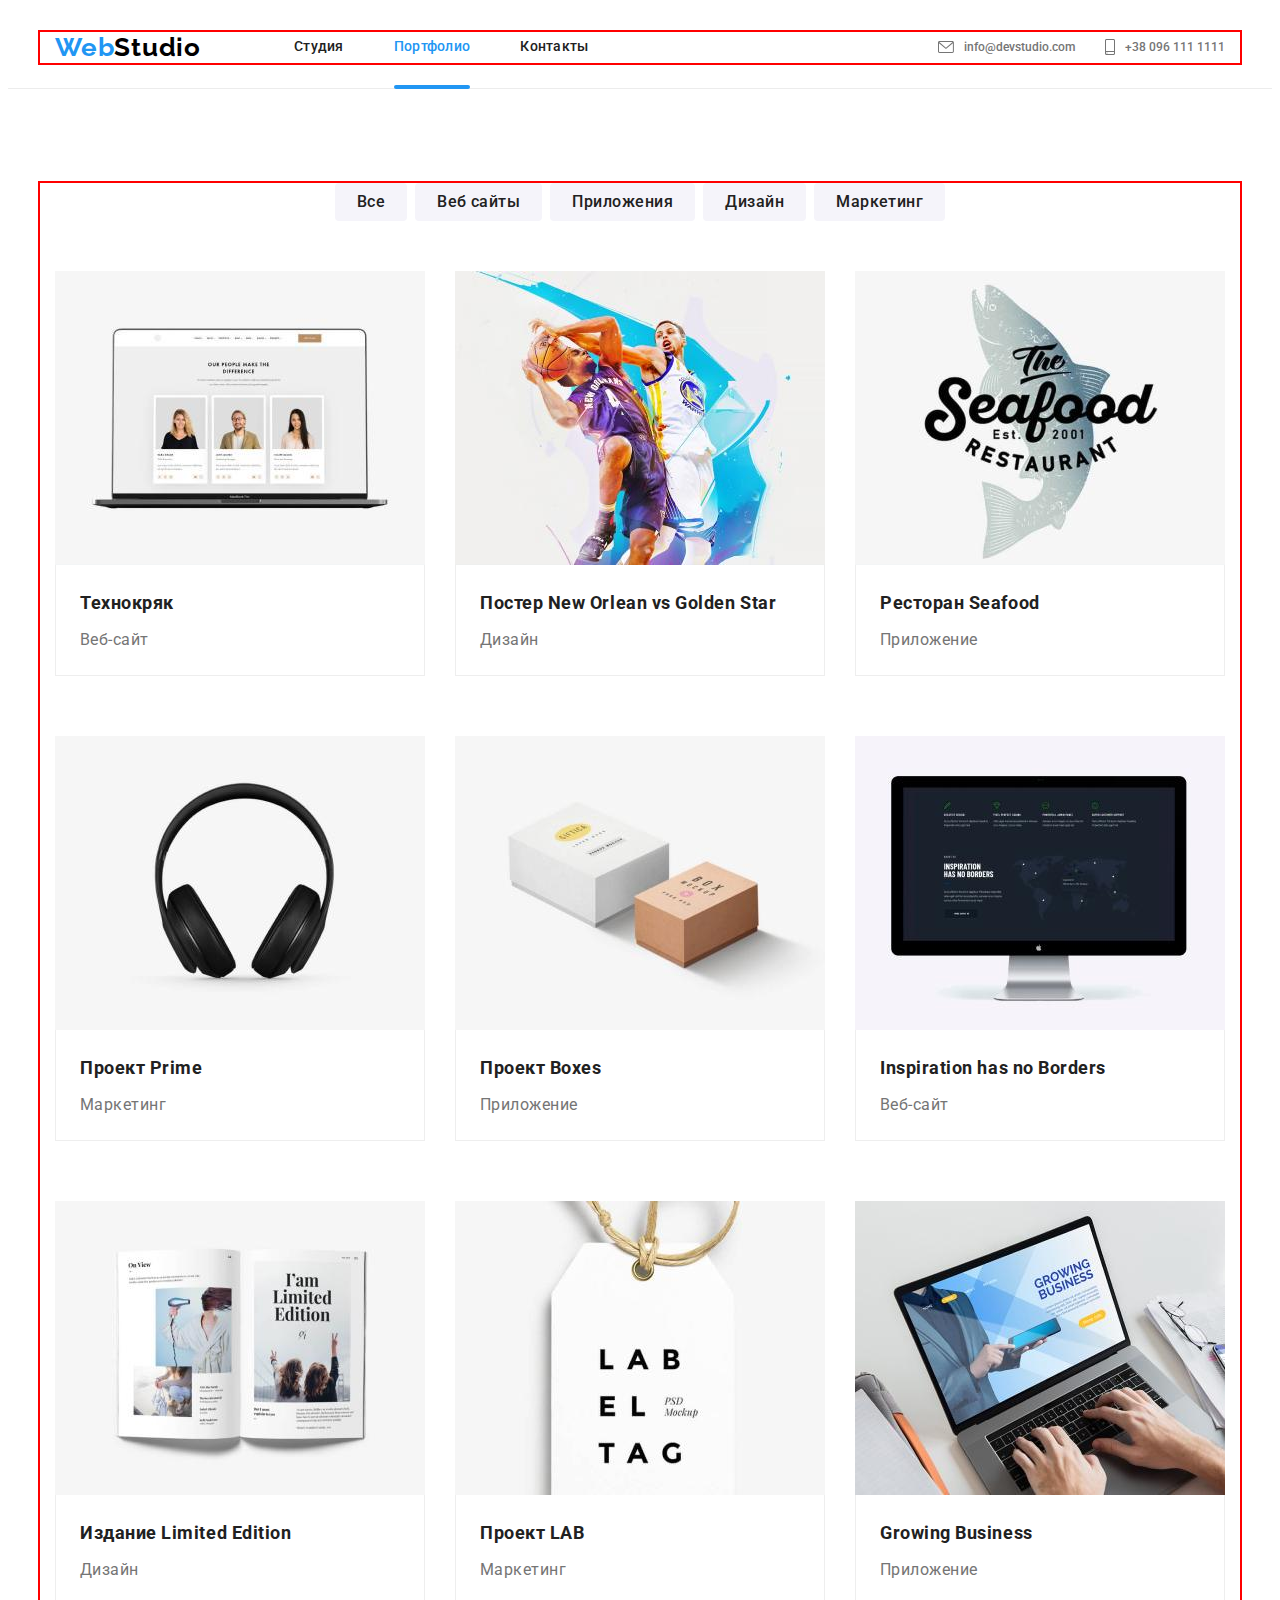
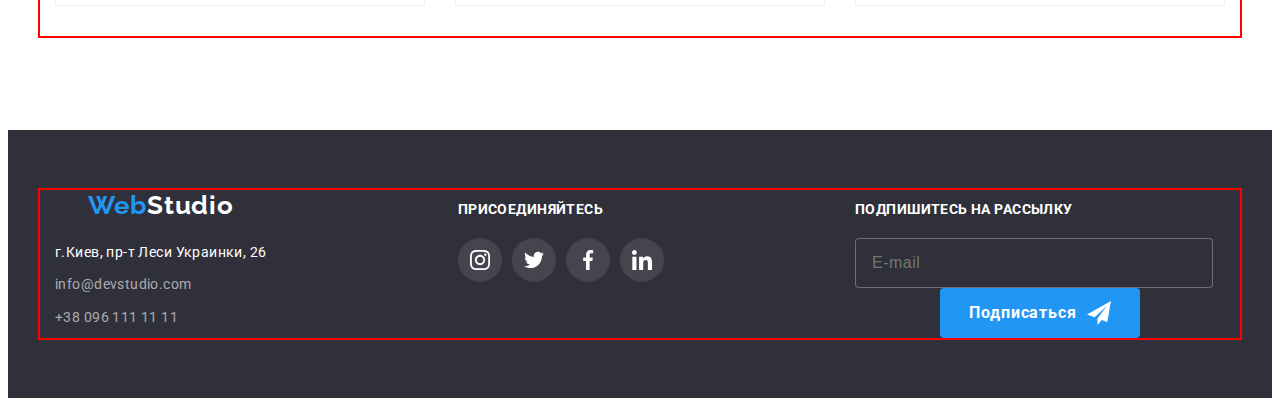
==== commit 23a1a803: "fix" ====
--- a/portfolio.html
+++ b/portfolio.html
@@ -266,7 +266,7 @@
     <footer class="footer">
         <div class="container footer-container">
 
-            <div class="footer-nav">
+            <div class="footer-address-nav">
                 <a class="footer-logo logo link" href="./index.html">Web<span
                         class="footer-logo-light">Studio</span></a>
 
--- a/css/main.min.css
+++ b/css/main.min.css
@@ -7,5 +7,5 @@
           0px 2px 2px rgba(0, 0, 0, 0.12);--modal-shadow-color: 
           0px 1px 3px rgba(0, 0, 0, 0.12), 
           0px 1px 1px rgba(0, 0, 0, 0.14), 
-          0px 2px 1px rgba(0, 0, 0, 0.2);--transition: 250ms cubic-bezier(0.4, 0, 0.2, 1);--primary-font: Roboto,'Segoe UI', Oxygen, Ubuntu, Cantarell,'Open Sans', 'Helvetica Neue', sans-serif;--logo-font: Raleway}.visually-hidden{position:absolute;white-space:nowrap;width:1px;height:1px;overflow:hidden;border:0;padding:0;clip:rect(0 0 0 0);clip-path:inset(50%);margin:-1px}body{font-style:normal;font-family:var(--primary-font);color:var(--header-color)}html{box-sizing:border-box;scroll-behavior:inherit}*,*::after,*::before{box-sizing:inherit}p,h1,h2,h3,h4,h5,h6{margin:0}ul{margin:0;padding:0}button{cursor:pointer;padding:0;border:none;font:inherit;color:inherit;background-color:transparent;cursor:pointer}address{font-style:normal;font-style:inherit}img{display:block;max-width:100%;height:auto}ul,ol{list-style-type:none;padding-left:o;margin:0}img{display:block;max-width:100%;height:auto}a{text-decoration:none;color:inherit}.list{list-style:none;padding-left:0;margin:0}.link{text-decoration:none;color:inherit}.container{width:100%;padding:0px 15px;margin:0 auto;width:100%;outline:2px solid red}@media screen and (min-width: 480px){.container{width:480px}}@media screen and (min-width: 768px){.container{width:768px}}@media screen and (min-width: 1200px){.container{width:1200px}}.section{padding-top:130px;padding-bottom:130px}.logo{font-family:var(--logo-font);font-weight:bold;font-size:26px;line-height:1.19;letter-spacing:0.03em;color:var(--accent-color)}.header-logo{margin-right:93px}.header-logo-dark{color:var(--header-logo-dark-color)}.footer-logo{display:block;margin-bottom:20px}.footer-logo-light{color:var(--title-color)}.hero-title{font-weight:900;font-size:26px;line-height:1.6;text-align:center;letter-spacing:0.06em;text-transform:uppercase;color:var(--title-color);width:360px;margin:0 auto;margin-bottom:30px}@media screen and (min-width: 1200px){.hero-title{width:696px;font-size:44px;line-height:1.36;min-width:1200px}}.feature-title{font-style:normal;font-weight:bold;font-size:14px;line-height:1.14;letter-spacing:0.03em;text-transform:uppercase;color:var(--header-color);margin-bottom:10px}.typography-title,.team-title,.clients-title{font-style:normal;font-weight:bold;text-align:center;letter-spacing:0.03em;color:var(--header-color)}@media screen and (max-width: 768px){.typography-title,.team-title,.clients-title{font-size:28px;line-height:1.17;margin-bottom:30px}}@media screen and (min-width: 1200px){.typography-title,.team-title,.clients-title{font-size:36px;line-height:1.16;margin-bottom:50px}}.team-item-title{margin-bottom:10px;font-weight:500;color:var(--header-color)}.projects-title-container{background-color:var(--title-color);border:1px solid var(--projects-border-color);box-sizing:border-box;padding-top:20px;padding-bottom:20px;padding-left:24px;border-top:none;text-align:left}.projects-title{font-weight:bold;font-size:18px;line-height:2;letter-spacing:0.03em;margin-bottom:4px}.footer-title{font-weight:bold;font-size:14px;line-height:1.14;letter-spacing:0.03em;text-transform:uppercase;color:var(--title-color);margin-bottom:20px;display:block}.hero-btn,.projects-text{font-size:16px;line-height:1.87}.hero-btn{cursor:pointer;font-family:inherit;font-weight:bold;display:block;padding:10px 32px;letter-spacing:0.06em;color:var(--title-color);background-color:var(--accent-color);border-radius:4px;margin:0 auto;transition:background-color var(--transition),color var(--transition)}.hero-btn:hover,.hero-btn:focus{background-color:var(--secondary-accent-color)}.social-nav{display:flex}.social-list{display:flex;justify-content:center}.social-item{width:44px;height:44px;margin-right:10px}.social-item:last-child{margin-right:0}.social-icon{fill:var(--icon-color);transition:fill var(--transition)}.social-link{width:100%;height:100%;background-color:var(--title-color);border-radius:50%;display:flex;align-items:center;justify-content:center;transition:background-color var(--transition)}.social-link:hover,.social-link:focus{background-color:var(--accent-color)}.social-link:hover .social-icon,.social-link:focus .social-icon{fill:var(--title-color)}.social-link-dark{background-color:var(--social-link-dark-color)}.feature-icon-wrapper{display:flex;align-items:center;justify-content:center;width:100%;height:120px;background-color:var(--background-team-color);border-radius:4px;margin-bottom:30px}.feature-icon .social-icon{fill:var(--icon-color);transition:fill var(--transition)}.social-icon-white{fill:var(--title-color)}.clients-icon{fill:currentColor}.footer-icon-send{margin-left:10px}.modal-close-icon{fill:currentColor}.portfolio-btn-list{display:flex;align-content:flex-start;padding-bottom:40px}@media screen and (min-width: 767px){.portfolio-btn-list{padding-bottom:30px;display:flex;justify-content:center}}@media screen and (min-width: 1200px){.portfolio-btn-list{padding-bottom:50px;display:flex;justify-content:center}}.portfolio-btn-link:not(:last-child){margin-right:8px}.portfolio-btn{padding-top:6px;padding-right:22px;padding-bottom:6px;padding-left:22px;font-weight:500;font-size:16px;line-height:1.63;align-items:center;text-align:center;letter-spacing:0.03em;color:var(--header-color);background-color:var(--background-team-color);border-radius:4px;transition:background-color var(--transition),color var(--transition),box-shadow var(--transition)}.portfolio-btn:hover,.portfolio-btn:focus{color:var(--title-color);background-color:var(--accent-color);box-shadow:var(--btn-portfolio-shadow-color)}.footer-form-btn{display:flex;align-items:center;font-weight:bold;font-size:16px;line-height:1.87;letter-spacing:0.06em;color:var(--title-color);background-color:var(--accent-color);border-radius:4px;padding:10px 29px}@media screen and (min-width: 1200px){.footer-form-container{display:flex}}.footer-form{padding-right:0;margin-right:0}.footer-form-wrapper{display:flex;align-items:center}.footer-label{margin-right:12px}.footer-form-input{font-size:16px;line-height:1.25;letter-spacing:0.03em;height:50px;width:358px;align-items:center;padding-left:16px;color:var(--title-color);border:1px solid var(--footer-form-color);filter:drop-shadow 0px 4px 4px var(--footer-form-filter-color);border-radius:4px;background-color:var(--background-origin-color);transition:border var(--transition)}.footer-form-input:focus{outline:none;border-color:var(--accent-color)}.backdrop{position:fixed;top:0;left:0;width:100vw;height:100vh;background-color:var(--backdrop-color);opacity:1;visibility:visible;pointer-events:auto;transition:opacity var(--transition),visibility var(--transition)}.backdrop.is-hidden{visibility:hidden;opacity:0;pointer-events:none}.backdrop .is-hidden .modal{transform:rotate(180deg);transition:transform var(--transition)}.modal{position:absolute;width:528px;background-color:var(--title-color);box-shadow:var(--modal-shadow-color);border-radius:4px;top:50%;left:50%;transform:translate(-50%, -50%);align-items:center;padding:40px}.modal-form{display:flex;flex-direction:column;width:100%;height:100%}.modal-form-head{font-size:20px;line-height:1.15;letter-spacing:0.03em;color:var(--header-color);font-weight:700;text-align:center;margin-bottom:12px}.modal-form-field{font-size:12px;line-height:1.16;margin-top:10px;color:var(--second-header-color)}.modal-form-wrapper{position:relative;display:block;margin-top:6px}.modal-form-input{width:100%;height:40px;padding-left:37px;border:1px solid var(--modal-border-color);border-radius:4px;color:var(--header-color);transition:border-color var(--transition)}.modal-form-input:focus{outline:none;border-color:var(--accent-color)}.modal-form-icon{position:absolute;top:50%;left:0;padding:12px;transform:translateY(-50%);display:block;width:18px;transition:animation var(--transition);line-height:0}.modal-form-input:focus+.modal-form-icon{color:var(--accent-color);fill:var(--accent-color)}.modal-form-message{width:100%;height:120px;margin-top:4px;padding:12px 16px;margin-bottom:20px;border-radius:4px;border:1px solid var(--modal-border-color);transition:border-color var(--transition);resize:none}.modal-form-message::placeholder{font-size:14px;line-height:1.14;letter-spacing:0.01em;color:var(--modal-form-message-color)}.modal-form-message:focus{outline:none;border-color:var(--accent-color)}.checkbox{-webkid-appearance:none;-moz-appearance:none;appearance:none;position:absolute}.modal-form-checkbox-label{display:flex;align-items:center;justify-content:center;font-size:14px;line-height:1.7px;margin-bottom:30px;color:var(--second-header-color)}.modal-form-checkbox-label::before{display:block;content:'';width:16px;height:15px;margin-right:6px;border:2px solid var(--header-color);border-radius:2px;cursor:pointer}.modal-form-checkbox:checked+.modal-form-checkbox-label::before{border-color:var(--accent-color);background-color:var(--accent-color);background-image:url(../images/icon-check.svg);background-size:cover;background-position:center;background-repeat:no-repeat}.modal-form-checkbox:checked+.modal-form-checkbox-label::before:focus+.modal-form-checkbox:checked+.modal-form-checkbox-label::before::before{outline:2px solid var(--accent-color)}.modal-accept-policy{color:var(--accent-color);position:relative}.modal-accept-policy::after{content:"";width:100%;height:1px;bottom:-6px;left:0;border-radius:2px;display:block;background-color:var(--accent-color);position:absolute}.modal-btn-close{position:absolute;border:1px solid var(--modal-btn-color);top:10px;right:10px;width:30px;height:30px;border-radius:50%;display:flex;align-items:center;justify-content:center;background-color:transparent;transition:transform-color var(--transition)}.modal-btn-close:hover,.modal-btn-close:focus{color:var(--accent-color)}.modal-close-icon{fill:currentColor}.modal-btn{cursor:pointer;width:200px;height:50px;font-weight:bold;letter-spacing:0.06em;margin:0 auto;color:var(--title-color);background-color:var(--accent-color);border-radius:4px;box-shadow:0px 4px 4px 0px var(--modal-button-shadow-color);transition:background-color var(--transition),color var(--transition)}.modal-btn:hover,.modal-btn:focus{background-color:var(--secondary-accent-color)}.header{top:0;left:0;width:100%;border-bottom:1px solid var(--header-border-color);padding-top:16px;padding-bottom:16px}@media screen and (min-width: 768px){.header{padding-top:26px;padding-bottom:26px}}@media screen and (min-width: 1200px){.header{padding-top:24px;padding-bottom:25px}}.header-container{display:flex;align-items:center;justify-content:space-between}.burger-btn{background-color:transparent;cursor:pointer;padding:0;border:none;line-height:0}@media screen and (min-width: 768px){.burger-btn{display:none}}.burger-btn:hover .burger-btn:focus{fill:var(--accent-color)}.burger-btn-icon{width:40px;height:40px}.mobile-menu{position:fixed;z-index:100;top:0;left:0;width:100vw;height:100vh;padding:10px 15px;background-color:wheat;padding:48px 25px;opacity:0;visibility:hidden;pointer-events:none;transition:opacity 250ms linear;visibility:250ms linear}.mobile-menu.is-open{opacity:1;visibility:visible;pointer-events:all}.modal-close-btn{position:absolute;top:14px;right:14px;background-color:transparent;cursor:pointer;padding:0;border:none;line-height:0}.close-btn-icon{width:40px;height:40px}.mobile-modal-container{display:column;width:450px;height:609px}.modal-nav-menu{font-weight:500;font-size:40px;line-height:1.17;letter-spacing:0.02em;top:0;left:0;margin-bottom:302px;color:var(--header-color)}.modal-nav-link{cursor:pointer}.modal-menu-item:not(:last-child),.modal-contacts-item:not(:last-child){margin-bottom:32px}.modal-social-nav{display:flex;margin-top:64px;bottom:0;left:0}.modal-contacts-tel{font-weight:500;font-size:34px;line-height:1.17;color:var(--second-header-color)}.modal-contacts-mail{font-weight:500;font-size:24px;line-height:1.16;letter-spacing:0.02em;color:var(--second-header-color)}.modal-social-item{display:flex;flex-direction:reverse}.modal-social-link{cursor:pointer}.modal-social-link:not(:last-child){margin-right:20px}.modal-social-link{font-weight:500;font-size:18px;line-height:1.2;letter-spacing:0.02em;color:var(--accent-color);cursor:pointer}.modal-nav-link:hover .modal-contacts-link .modal-social-link,.modal-nav-link:focus .modal-contacts-link .modal-social-link{color:var(--accent-color)}.header-nav .current{color:var(--accent-color)}.header-nav{display:flex;align-items:center}.nav-menu{display:none}@media screen and (min-width: 768px){.nav-menu{display:flex;font-size:14px;line-height:1.14}}.menu-link{font-weight:500;letter-spacing:0.02em;color:var(--header-color);transition:color var(--transition);position:relative}.menu-link.current::after{content:"";width:100%;height:4px;bottom:-35px;left:0;border-radius:2px;display:block;background-color:var(--accent-color);position:absolute}.menu-link:hover,.menu-link:focus{color:var(--accent-color)}@media screen and (min-width: 768px){.menu-item:not(:last-child){margin-right:50px}}.header-contacts-item:hover,.header-contacts-item:focus{color:var(--accent-color)}@media screen and (min-width: 1200px){.header-contacts-item:not(:last-child){margin-right:30px}}.envelope-icon,.tel-icon{fill:currentColor;margin-right:8px}@media screen and (min-width: 1200px){.envelope-icon,.tel-icon{margin-right:10px}}.header-contacts{display:none}@media screen and (min-width: 768px){.header-contacts{display:block;align-items:center;margin-left:auto}}@media screen and (min-width: 1200px){.header-contacts{display:flex;align-items:center;margin-left:auto}}.header-contacts-link{display:flex;align-items:center;font-weight:500;color:var(--second-header-color);transition:color var(--transition)}@media screen and (min-width: 768px){.header-contacts-link{font-size:12px;line-height:1.15;font-weight:500}}@media screen and (min-width: 1200px){.header-contacts-link{font-size:12px;line-height:1.16;font-weight:500}}.header-contacts-link:hover,.header-contacts-link:focus{color:var(--accent-color)}.hero{padding-top:118px;padding-bottom:118px;margin-left:auto;margin-right:auto;background-color:var(--background-origin-color);background-image:linear-gradient(var(--linear-gradient-color), var(--linear-gradient-color)),url(../images/hero/hero-mobile.jpg);background-repeat:no-repeat;background-size:cover;background-position:center;max-width:480px;height:auto}@media screen and (min-device-pixel-ratio: 2), screen and (min-resolution: 192dpi), screen and (min-resolution: 2dppx){.hero{background-image:linear-gradient(var(--linear-gradient-color), var(--linear-gradient-color)),url(../images/hero/hero-mobile@2x.jpg)}}@media screen and (min-width: 768px){.hero{background-image:linear-gradient(var(--linear-gradient-color), var(--linear-gradient-color)),url(../images/hero/hero-tablet.jpg);max-width:768px}}@media screen and (min-width: 768px) and (min-device-pixel-ratio: 2), screen and (min-width: 768px) and (min-resolution: 192dpi), screen and (min-width: 768px) and (min-resolution: 2dppx){.hero{background-image:linear-gradient(var(--linear-gradient-color), var(--linear-gradient-color)),url(../images/hero/hero-tablet@2x.jpg)}}@media screen and (min-width: 1200px){.hero{padding-top:200px;padding-bottom:200px;background-image:linear-gradient(var(--linear-gradient-color), var(--linear-gradient-color)),url(../images/hero/hero.jpg);max-width:1200px}}@media screen and (min-width: 1200px) and (min-device-pixel-ratio: 2), screen and (min-width: 1200px) and (min-resolution: 192dpi), screen and (min-width: 1200px) and (min-resolution: 2dppx){.hero{background-image:linear-gradient(var(--linear-gradient-color), var(--linear-gradient-color)),url(../images/hero/hero@2x.jpg)}}.hero-container{display:column}.feature{width:100%;padding-top:60px;padding-bottom:60px}@media screen and (min-width: 1200px){.feature{padding-top:94px;padding-bottom:94px}}@media screen and (max-width: 767px){.feature-container .feature-list{display:flex;flex-direction:column}}@media screen and (min-width: 768px){.feature-container .feature-list{display:flex;flex-wrap:wrap;margin-top:-30px;margin-left:-30px}}@media screen and (min-width: 1200px){.feature-container .feature-list{display:flex}}@media screen and (min-width: 450px){.feature-item:not(:last-child){margin-bottom:30px}}@media screen and (min-width: 768px){.feature-item{margin-top:30px;margin-left:30px;flex-basis:calc(100% / 2 - 30px)}}@media screen and (min-width: 1200px){.feature-item{flex-basis:calc(100% / 4 - 30px)}.feature-item:not(:last-child){margin-right:30px}}.feature-text{font-size:14px;line-height:1.71;letter-spacing:0.03em;color:var(--second-header-color)}.typography{top:0;left:0;width:100%;padding-bottom:94px}@media screen and (min-width: 0px) and (max-width: 1199px){.typography{display:none}}.typography-list{display:flex;justify-content:space-between}.typography-item{width:370px}.typography-item:not(:last-child){margin-right:30px}.typography-item-thumb{display:flex;position:relative;background-color:var(--linear-gradient-color)}.typography-thumb-about{width:100%;text-align:center;max-width:100%;height:70px;padding-top:27px;padding-bottom:27px;position:absolute;background-color:var(--typography-thumb-color);bottom:0}.typography-item-about{font-weight:bold;font-size:14px;line-height:1.14;letter-spacing:0.03em;text-transform:uppercase;color:var(--title-color)}.team{padding-top:120px;padding-bottom:120px;background-color:var(--background-team-color)}@media screen and (min-width: 768px){.team{padding-top:60px;padding-bottom:60px}}@media screen and (min-width: 1200px){.team{padding-top:94px;padding-bottom:94px}}@media screen and (max-width: 767px){.team-list{display:flex;flex-direction:column}}@media screen and (min-width: 768px){.team-list{display:flex;flex-wrap:wrap}}@media screen and (min-width: 1200px){.team-list{display:flex}}.team-item{background-color:var(--title-color);box-shadow:var(--team-box-shadow-color)}@media screen and (min-width: 480px){.team-item{margin-bottom:30px}}@media screen and (min-width: 768px){.team-item{flex-basis:calc(100% / 2 -30px)}}@media screen and (min-width: 1200px){.team-item{flex-basis:calc(100% / 4 - 30px)}.team-item:not(:last-child){margin-right:30px}}.team-container{padding-top:30px;padding-bottom:24px}.team-item-text{font-size:16px;line-height:1.19x;text-align:center;letter-spacing:0.03em;font-weight:normal;color:var(--second-header-color);margin-bottom:16px}.clients{width:100%;padding-top:60px;padding-bottom:60px}@media screen and (min-width: 1200px){.clients{padding-top:94px;padding-bottom:94px}}@media screen and (max-width: 767px){.clients-list{display:flex;flex-wrap:wrap;margin-top:-30px;margin-left:-30px}}@media screen and (min-width: 768px){.clients-list{display:flex;flex-wrap:wrap;margin-top:-30px;margin-left:-30px}}@media screen and (min-width: 1200px){.clients-list{display:flex}}@media screen and (max-width: 767px){.clients-item{flex-basis:calc(100% / 2 - 30px);margin-top:30px;margin-left:30px}}@media screen and (min-width: 768px){.clients-item{margin-top:30px;margin-left:30px;flex-basis:calc(100% / 3 - 30px)}}@media screen and (min-width: 1200px){.clients-item{width:170px;height:92px;flex-basis:calc(100% / 6 - 30px)}}.clients-link{width:100%;height:100%;display:flex;align-items:center;justify-content:center;border:1px solid var(--icon-color);border-radius:4px;color:var(--icon-color);transition:color var(--transition),border-color var(--transition)}.clients-link:hover,.clients-link:focus{border-color:var(--accent-color);color:var(--accent-color)}.portfolio{padding-top:94px;padding-bottom:94px}@media screen and (max-width: 767px){.projects-list{display:flex;flex-direction:column}}@media screen and (min-width: 768px){.projects-list{display:flex;flex-wrap:wrap;margin-top:-30px;margin-left:-30px}}@media screen and (min-width: 1200px){.projects-list{display:flex;flex-wrap:wrap;margin-top:-30px;margin-left:-30px}}@media screen and (min-width: 450px){.projects-item:not(:last-child){margin-bottom:30px}}@media screen and (min-width: 768px){.projects-item{margin-top:30px;margin-left:30px;flex-basis:calc(100% / 2 - 30px)}}@media screen and (min-width: 1200px){.projects-item{flex-basis:calc(100% / 3 - 30px);margin-top:30px;margin-left:30px}}.projects-item-wrap{position:relative;overflow:hidden}.projects-link{display:block;cursor:pointer;position:relative;transition:background-color var(--transition)}.projects-link:hover .projects-description,.projects-link:focus .projects-description{transform:translateY(0)}.projects-link:hover,.projects-link:focus{box-shadow:0px 4px 4px var(--projects-shadow-color);transform:translate(0)}.projects-description{width:100%;height:100%;position:absolute;top:0;left:0;color:var(--title-color);line-height:1.5;background-color:var(--projects-description-color);padding:63px 24px;transform:translateY(100%);transition:transform var(--transition)}.projects-text{font-weight:normal;letter-spacing:0.03em;color:var(--second-header-color)}.footer{background-color:var(--background-origin-color);padding-top:60px;padding-bottom:60px}@media screen and (min-width: 768px){.footer-container{display:flex}}@media screen and (min-width: 1200px){.footer-container{display:flex;align-items:baseline;justify-content:space-between}}@media screen and (min-width: 1200px){.footer-address{font-style:normal}}.footer-address-menu{display:inline-block}@media screen and (min-width: 1200px){.footer-address-menu{display:inline-block}}.footer-address-connect:not(:last-child){margin-bottom:9px}.footer-address-link{display:block;font-style:normal;font-weight:normal;font-size:14px;line-height:1.7;letter-spacing:0.03em;color:var(--title-color);transition:color var(--transition)}.footer-address-link .footer-address-link:hover,.footer-address-link .footer-address-link:focus{color:var(--accent-color)}.footer-address-e-mail,.footer-address-tel{color:var(--footer-contacts-color)}
+          0px 2px 1px rgba(0, 0, 0, 0.2);--transition: 250ms cubic-bezier(0.4, 0, 0.2, 1);--primary-font: Roboto,'Segoe UI', Oxygen, Ubuntu, Cantarell,'Open Sans', 'Helvetica Neue', sans-serif;--logo-font: Raleway}.visually-hidden{position:absolute;white-space:nowrap;width:1px;height:1px;overflow:hidden;border:0;padding:0;clip:rect(0 0 0 0);clip-path:inset(50%);margin:-1px}body{font-style:normal;font-family:var(--primary-font);color:var(--header-color)}html{box-sizing:border-box;scroll-behavior:inherit}*,*::after,*::before{box-sizing:inherit}p,h1,h2,h3,h4,h5,h6{margin:0}ul{margin:0;padding:0}button{cursor:pointer;padding:0;border:none;font:inherit;color:inherit;background-color:transparent;cursor:pointer}address{font-style:normal;font-style:inherit}img{display:block;max-width:100%;height:auto}ul,ol{list-style-type:none;padding-left:o;margin:0}img{display:block;max-width:100%;height:auto}a{text-decoration:none;color:inherit}.list{list-style:none;padding-left:0;margin:0}.link{text-decoration:none;color:inherit}.container{width:100%;padding:0px 15px;margin:0 auto;width:100%;outline:2px solid red}@media screen and (min-width: 480px){.container{width:480px}}@media screen and (min-width: 768px){.container{width:768px}}@media screen and (min-width: 1200px){.container{width:1200px}}.section{padding-top:130px;padding-bottom:130px}.logo{font-family:var(--logo-font);font-weight:bold;font-size:26px;line-height:1.19;letter-spacing:0.03em;color:var(--accent-color)}.header-logo{margin-right:93px}.header-logo-dark{color:var(--header-logo-dark-color)}.footer-logo{display:block;margin-bottom:20px}.footer-logo-light{color:var(--title-color)}.hero-title{font-weight:900;font-size:26px;line-height:1.6;text-align:center;letter-spacing:0.06em;text-transform:uppercase;color:var(--title-color);width:360px;margin:0 auto;margin-bottom:30px}@media screen and (min-width: 1200px){.hero-title{width:696px;font-size:44px;line-height:1.36;min-width:1200px}}.feature-title{font-style:normal;font-weight:bold;font-size:14px;line-height:1.14;letter-spacing:0.03em;text-transform:uppercase;color:var(--header-color);margin-bottom:10px}.typography-title,.team-title,.clients-title{font-style:normal;font-weight:bold;text-align:center;letter-spacing:0.03em;color:var(--header-color)}@media screen and (max-width: 768px){.typography-title,.team-title,.clients-title{font-size:28px;line-height:1.17;margin-bottom:30px}}@media screen and (min-width: 1200px){.typography-title,.team-title,.clients-title{font-size:36px;line-height:1.16;margin-bottom:50px}}.team-item-title{text-align:center;margin-bottom:10px;font-weight:500;color:var(--header-color)}.projects-title-container{background-color:var(--title-color);border:1px solid var(--projects-border-color);box-sizing:border-box;padding-top:20px;padding-bottom:20px;padding-left:24px;border-top:none;text-align:left}.projects-title{font-weight:bold;font-size:18px;line-height:2;letter-spacing:0.03em;margin-bottom:4px}.footer-title{font-weight:bold;font-size:14px;line-height:1.14;letter-spacing:0.03em;text-transform:uppercase;color:var(--title-color);margin-bottom:20px;display:block}@media screen and (min-width: 1200px){.footer-title{justify-content:center;align-items:center}}.hero-btn,.projects-text{font-size:16px;line-height:1.87}.hero-btn{cursor:pointer;font-family:inherit;font-weight:bold;display:block;padding:10px 32px;letter-spacing:0.06em;color:var(--title-color);background-color:var(--accent-color);border-radius:4px;margin:0 auto;transition:background-color var(--transition),color var(--transition)}.hero-btn:hover,.hero-btn:focus{background-color:var(--secondary-accent-color)}.footer-social-nav{display:flex;flex-direction:column;justify-content:center;align-items:center;margin-bottom:60px}@media screen and (min-width: 1200px){.footer-social-nav{display:flex}}.social-nav{display:flex}.social-list{display:flex;justify-content:center}.social-item{width:44px;height:44px;margin-right:10px}.social-item:last-child{margin-right:0}.social-icon{fill:var(--icon-color);transition:fill var(--transition)}.social-link{width:100%;height:100%;background-color:var(--title-color);border-radius:50%;display:flex;align-items:center;justify-content:center;transition:background-color var(--transition)}.social-link:hover,.social-link:focus{background-color:var(--accent-color)}.social-link:hover .social-icon,.social-link:focus .social-icon{fill:var(--title-color)}.social-link-dark{background-color:var(--social-link-dark-color)}.feature-icon-wrapper{display:flex;align-items:center;justify-content:center;width:100%;height:120px;background-color:var(--background-team-color);border-radius:4px;margin-bottom:30px}.feature-icon .social-icon{fill:var(--icon-color);transition:fill var(--transition)}.social-icon-white{fill:var(--title-color)}.clients-icon{fill:currentColor}.footer-icon-send{margin-left:10px}.modal-close-icon{fill:currentColor}.portfolio-btn-list{display:flex;align-content:flex-start;padding-bottom:40px}@media screen and (min-width: 767px){.portfolio-btn-list{padding-bottom:30px;display:flex;justify-content:center}}@media screen and (min-width: 1200px){.portfolio-btn-list{padding-bottom:50px;display:flex;justify-content:center}}.portfolio-btn-link:not(:last-child){margin-right:8px}.portfolio-btn{padding-top:6px;padding-right:22px;padding-bottom:6px;padding-left:22px;font-weight:500;font-size:16px;line-height:1.63;align-items:center;text-align:center;letter-spacing:0.03em;color:var(--header-color);background-color:var(--background-team-color);border-radius:4px;transition:background-color var(--transition),color var(--transition),box-shadow var(--transition)}.portfolio-btn:hover,.portfolio-btn:focus{color:var(--title-color);background-color:var(--accent-color);box-shadow:var(--btn-portfolio-shadow-color)}.footer-form-btn{display:flex;align-items:center;font-weight:bold;font-size:16px;line-height:1.87;letter-spacing:0.06em;color:var(--title-color);background-color:var(--accent-color);border-radius:4px;padding:10px 29px}.footer-form-container{display:flex;flex-direction:column;justify-content:center;align-items:center}@media screen and (min-width: 1200px){.footer-form-container{display:flex}}.footer-form{padding-right:0;margin-right:0}.footer-form-wrapper{display:flex;flex-direction:column;justify-content:center;align-items:center}@media screen and (min-width: 1200px){.footer-form-wrapper{display:flex;align-items:center}}.footer-label{margin-right:12px}.footer-form-input{font-size:16px;line-height:1.25;letter-spacing:0.03em;height:50px;width:358px;align-items:center;padding-left:16px;color:var(--title-color);border:1px solid var(--footer-form-color);filter:drop-shadow 0px 4px 4px var(--footer-form-filter-color);border-radius:4px;background-color:var(--background-origin-color);transition:border var(--transition)}.footer-form-input:focus{outline:none;border-color:var(--accent-color)}.backdrop{position:fixed;top:0;left:0;width:100vw;height:100vh;background-color:var(--backdrop-color);opacity:1;visibility:visible;pointer-events:auto;transition:opacity var(--transition),visibility var(--transition)}.backdrop.is-hidden{visibility:hidden;opacity:0;pointer-events:none}.backdrop .is-hidden .modal{transform:rotate(180deg);transition:transform var(--transition)}.modal{position:absolute;width:528px;background-color:var(--title-color);box-shadow:var(--modal-shadow-color);border-radius:4px;top:50%;left:50%;transform:translate(-50%, -50%);align-items:center;padding:40px}.modal-form{display:flex;flex-direction:column;width:100%;height:100%}.modal-form-head{font-size:20px;line-height:1.15;letter-spacing:0.03em;color:var(--header-color);font-weight:700;text-align:center;margin-bottom:12px}.modal-form-field{font-size:12px;line-height:1.16;margin-top:10px;color:var(--second-header-color)}.modal-form-wrapper{position:relative;display:block;margin-top:6px}.modal-form-input{width:100%;height:40px;padding-left:37px;border:1px solid var(--modal-border-color);border-radius:4px;color:var(--header-color);transition:border-color var(--transition)}.modal-form-input:focus{outline:none;border-color:var(--accent-color)}.modal-form-icon{position:absolute;top:50%;left:0;padding:12px;transform:translateY(-50%);display:block;width:18px;transition:animation var(--transition);line-height:0}.modal-form-input:focus+.modal-form-icon{color:var(--accent-color);fill:var(--accent-color)}.modal-form-message{width:100%;height:120px;margin-top:4px;padding:12px 16px;margin-bottom:20px;border-radius:4px;border:1px solid var(--modal-border-color);transition:border-color var(--transition);resize:none}.modal-form-message::placeholder{font-size:14px;line-height:1.14;letter-spacing:0.01em;color:var(--modal-form-message-color)}.modal-form-message:focus{outline:none;border-color:var(--accent-color)}.checkbox{-webkid-appearance:none;-moz-appearance:none;appearance:none;position:absolute}.modal-form-checkbox-label{display:flex;align-items:center;justify-content:center;font-size:14px;line-height:1.7px;margin-bottom:30px;color:var(--second-header-color)}.modal-form-checkbox-label::before{display:block;content:'';width:16px;height:15px;margin-right:6px;border:2px solid var(--header-color);border-radius:2px;cursor:pointer}.modal-form-checkbox:checked+.modal-form-checkbox-label::before{border-color:var(--accent-color);background-color:var(--accent-color);background-image:url(../images/sprite-min.svg/icon-check.svg);background-size:cover;background-position:center;background-repeat:no-repeat}.modal-form-checkbox:focus+.modal-form-checkbox-label::before{outline:2px solid var(--accent-color)}.modal-accept-policy{color:var(--accent-color);position:relative}.modal-accept-policy::after{content:"";width:100%;height:1px;bottom:-6px;left:0;border-radius:2px;display:block;background-color:var(--accent-color);position:absolute}.modal-btn-close{position:absolute;border:1px solid var(--modal-btn-color);top:10px;right:10px;width:30px;height:30px;border-radius:50%;display:flex;align-items:center;justify-content:center;background-color:transparent;transition:transform-color var(--transition)}.modal-btn-close:hover,.modal-btn-close:focus{color:var(--accent-color)}.modal-close-icon{fill:currentColor}.modal-btn{cursor:pointer;width:200px;height:50px;font-weight:bold;letter-spacing:0.06em;margin:0 auto;color:var(--title-color);background-color:var(--accent-color);border-radius:4px;box-shadow:0px 4px 4px 0px var(--modal-button-shadow-color);transition:background-color var(--transition),color var(--transition)}.modal-btn:hover,.modal-btn:focus{background-color:var(--secondary-accent-color)}.header{top:0;left:0;width:100%;border-bottom:1px solid var(--header-border-color);padding-top:16px;padding-bottom:16px}@media screen and (min-width: 768px){.header{padding-top:26px;padding-bottom:26px}}@media screen and (min-width: 1200px){.header{padding-top:24px;padding-bottom:25px}}.header-container{display:flex;align-items:center;justify-content:space-between}.burger-btn{background-color:transparent;cursor:pointer;padding:0;border:none;line-height:0}@media screen and (min-width: 768px){.burger-btn{display:none}}.burger-btn:hover .burger-btn:focus{fill:var(--accent-color)}.burger-btn-icon{width:40px;height:40px}.mobile-menu{position:fixed;z-index:100;top:0;left:0;width:100vw;height:100vh;padding:10px 15px;background-color:wheat;padding:48px 25px;opacity:0;visibility:hidden;pointer-events:none;transition:opacity 250ms linear;visibility:250ms linear}.mobile-menu.is-open{opacity:1;visibility:visible;pointer-events:all}.modal-close-btn{position:absolute;top:14px;right:14px;background-color:transparent;cursor:pointer;padding:0;border:none;line-height:0}.close-btn-icon{width:40px;height:40px}.mobile-modal-container{display:column;width:450px;height:609px}.modal-nav-menu{font-weight:500;font-size:40px;line-height:1.17;letter-spacing:0.02em;top:0;left:0;margin-bottom:302px;color:var(--header-color)}.modal-nav-link{cursor:pointer}.modal-menu-item:not(:last-child),.modal-contacts-item:not(:last-child){margin-bottom:32px}.modal-social-nav{display:flex;margin-top:64px;bottom:0;left:0}.modal-contacts-tel{font-weight:500;font-size:34px;line-height:1.17;color:var(--second-header-color)}.modal-contacts-mail{font-weight:500;font-size:24px;line-height:1.16;letter-spacing:0.02em;color:var(--second-header-color)}.modal-social-item{display:flex;flex-direction:reverse}.modal-social-link{cursor:pointer}.modal-social-link:not(:last-child){margin-right:20px}.modal-social-link{font-weight:500;font-size:18px;line-height:1.2;letter-spacing:0.02em;color:var(--accent-color);cursor:pointer}.modal-nav-link:hover .modal-contacts-link .modal-social-link,.modal-nav-link:focus .modal-contacts-link .modal-social-link{color:var(--accent-color)}.header-nav .current{color:var(--accent-color)}.header-nav{display:flex;align-items:center}.nav-menu{display:none}@media screen and (min-width: 768px){.nav-menu{display:flex;font-size:14px;line-height:1.14}}.menu-link{font-weight:500;letter-spacing:0.02em;color:var(--header-color);transition:color var(--transition);position:relative}.menu-link.current::after{content:"";width:100%;height:4px;bottom:-35px;left:0;border-radius:2px;display:block;background-color:var(--accent-color);position:absolute}.menu-link:hover,.menu-link:focus{color:var(--accent-color)}@media screen and (min-width: 768px){.menu-item:not(:last-child){margin-right:50px}}.header-contacts-item:hover,.header-contacts-item:focus{color:var(--accent-color)}@media screen and (min-width: 1200px){.header-contacts-item:not(:last-child){margin-right:30px}}.envelope-icon,.tel-icon{fill:currentColor;margin-right:8px}@media screen and (min-width: 1200px){.envelope-icon,.tel-icon{margin-right:10px}}.header-contacts{display:none}@media screen and (min-width: 768px){.header-contacts{display:block;align-items:center;margin-left:auto}}@media screen and (min-width: 1200px){.header-contacts{display:flex;align-items:center;margin-left:auto}}.header-contacts-link{display:flex;align-items:center;font-weight:500;color:var(--second-header-color);transition:color var(--transition)}@media screen and (min-width: 768px){.header-contacts-link{font-size:12px;line-height:1.15;font-weight:500}}@media screen and (min-width: 1200px){.header-contacts-link{font-size:12px;line-height:1.16;font-weight:500}}.header-contacts-link:hover,.header-contacts-link:focus{color:var(--accent-color)}.hero{padding-top:118px;padding-bottom:118px;margin-left:auto;margin-right:auto;background-color:var(--background-origin-color);background-image:linear-gradient(var(--linear-gradient-color), var(--linear-gradient-color)),url(../images/hero/hero-mobile.jpg);background-repeat:no-repeat;background-size:cover;background-position:center;max-width:480px;height:auto}@media screen and (min-device-pixel-ratio: 2), screen and (min-resolution: 192dpi), screen and (min-resolution: 2dppx){.hero{background-image:linear-gradient(var(--linear-gradient-color), var(--linear-gradient-color)),url(../images/hero/hero-mobile@2x.jpg)}}@media screen and (min-width: 768px){.hero{background-image:linear-gradient(var(--linear-gradient-color), var(--linear-gradient-color)),url(../images/hero/hero-tablet.jpg);max-width:768px}}@media screen and (min-width: 768px) and (min-device-pixel-ratio: 2), screen and (min-width: 768px) and (min-resolution: 192dpi), screen and (min-width: 768px) and (min-resolution: 2dppx){.hero{background-image:linear-gradient(var(--linear-gradient-color), var(--linear-gradient-color)),url(../images/hero/hero-tablet@2x.jpg)}}@media screen and (min-width: 1200px){.hero{padding-top:200px;padding-bottom:200px;background-image:linear-gradient(var(--linear-gradient-color), var(--linear-gradient-color)),url(../images/hero/hero.jpg);max-width:1200px}}@media screen and (min-width: 1200px) and (min-device-pixel-ratio: 2), screen and (min-width: 1200px) and (min-resolution: 192dpi), screen and (min-width: 1200px) and (min-resolution: 2dppx){.hero{background-image:linear-gradient(var(--linear-gradient-color), var(--linear-gradient-color)),url(../images/hero/hero@2x.jpg)}}.hero-container{display:column}.feature{width:100%;padding-top:60px;padding-bottom:60px}@media screen and (min-width: 1200px){.feature{padding-top:94px;padding-bottom:94px}}@media screen and (max-width: 767px){.feature-list{display:flex;flex-direction:column}}@media screen and (min-width: 768px){.feature-list{display:flex;flex-wrap:wrap;margin-top:-30px;margin-left:-30px}}@media screen and (min-width: 1200px){.feature-list{display:flex}}@media screen and (min-width: 480px){.feature-item:not(:last-child){margin-bottom:30px}}@media screen and (min-width: 768px){.feature-item{margin-top:30px;margin-left:30px;flex-basis:calc(100% / 2 - 30px)}}@media screen and (min-width: 1200px){.feature-item{flex-basis:calc(100% / 4 - 30px)}}.feature-text{font-size:14px;line-height:1.71;letter-spacing:0.03em;color:var(--second-header-color)}.typography{top:0;left:0;width:100%;padding-bottom:94px}@media screen and (min-width: 0px) and (max-width: 1199px){.typography{display:none}}.typography-list{display:flex;justify-content:space-between}.typography-item{width:370px}.typography-item:not(:last-child){margin-right:30px}.typography-item-thumb{display:flex;position:relative;background-color:var(--linear-gradient-color)}.typography-thumb-about{width:100%;text-align:center;max-width:100%;height:70px;padding-top:27px;padding-bottom:27px;position:absolute;background-color:var(--typography-thumb-color);bottom:0}.typography-item-about{font-weight:bold;font-size:14px;line-height:1.14;letter-spacing:0.03em;text-transform:uppercase;color:var(--title-color)}.team{width:100%;padding-top:60px;padding-bottom:60px;background-color:var(--background-team-color)}@media screen and (min-width: 1200px){.team{padding-top:94px;padding-bottom:94px}}@media screen and (max-width: 767px){.team-list{display:flex;flex-direction:column}}@media screen and (min-width: 768px){.team-list{display:flex;flex-wrap:wrap;margin-top:-30px;margin-left:-30px}}@media screen and (min-width: 1200px){.team-list{display:flex}}.team-item{background-color:var(--title-color);box-shadow:var(--team-box-shadow-color)}@media screen and (max-width: 767px){.team-item:not(:last-child){margin-bottom:30px}}@media screen and (min-width: 768px){.team-item{width:354px;margin-top:30px;margin-left:30px;flex-basis:calc(100% / 2 -30px)}}@media screen and (min-width: 1200px){.team-item{flex-basis:calc(100% / 4 - 30px)}.team-item:not(:last-child){margin-right:30px}}.team-container{padding-top:30px;padding-bottom:24px}.team-item-text{font-size:16px;line-height:1.19;text-align:center;letter-spacing:0.03em;font-weight:normal;color:var(--second-header-color);margin-bottom:16px}.clients{width:100%;padding-top:60px;padding-bottom:60px}@media screen and (min-width: 1200px){.clients{padding-top:94px;padding-bottom:94px}}@media screen and (max-width: 767px){.clients-list{display:flex;flex-wrap:wrap;margin-top:-30px;margin-left:-30px}}@media screen and (min-width: 768px){.clients-list{display:flex;flex-wrap:wrap;margin-top:-30px;margin-left:-30px}}@media screen and (min-width: 1200px){.clients-list{display:flex}}@media screen and (max-width: 767px){.clients-item{flex-basis:calc(100% / 2 - 30px);margin-top:30px;margin-left:30px}}@media screen and (min-width: 768px){.clients-item{margin-top:30px;margin-left:30px;flex-basis:calc(100% / 3 - 30px)}}@media screen and (min-width: 1200px){.clients-item{width:170px;height:92px;flex-basis:calc(100% / 6 - 30px)}}.clients-link{width:100%;height:100%;display:flex;align-items:center;justify-content:center;border:1px solid var(--icon-color);border-radius:4px;color:var(--icon-color);transition:color var(--transition),border-color var(--transition)}.clients-link:hover,.clients-link:focus{border-color:var(--accent-color);color:var(--accent-color)}.portfolio{padding-top:94px;padding-bottom:94px}@media screen and (max-width: 767px){.projects-list{display:flex;flex-direction:column}}@media screen and (min-width: 768px){.projects-list{display:flex;flex-wrap:wrap;margin-top:-30px;margin-left:-30px}}@media screen and (min-width: 1200px){.projects-list{display:flex;flex-wrap:wrap;margin-top:-30px;margin-left:-30px}}@media screen and (min-width: 450px){.projects-item:not(:last-child){margin-bottom:30px}}@media screen and (min-width: 768px){.projects-item{margin-top:30px;margin-left:30px;flex-basis:calc(100% / 2 - 30px)}}@media screen and (min-width: 1200px){.projects-item{flex-basis:calc(100% / 3 - 30px);margin-top:30px;margin-left:30px}}.projects-item-wrap{position:relative;overflow:hidden}.projects-link{display:block;cursor:pointer;position:relative;transition:background-color var(--transition)}.projects-link:hover .projects-description,.projects-link:focus .projects-description{transform:translateY(0)}.projects-link:hover,.projects-link:focus{box-shadow:0px 4px 4px var(--projects-shadow-color);transform:translate(0)}.projects-description{width:100%;height:100%;position:absolute;top:0;left:0;color:var(--title-color);line-height:1.5;background-color:var(--projects-description-color);padding:63px 24px;transform:translateY(100%);transition:transform var(--transition)}.projects-text{font-weight:normal;letter-spacing:0.03em;color:var(--second-header-color)}.footer{justify-content:center;align-items:center;background-color:var(--background-origin-color);padding-top:60px;padding-bottom:60px}@media screen and (min-width: 768px){.footer-container{display:flex;justify-content:center}}@media screen and (min-width: 1200px){.footer-container{display:flex;align-items:baseline;justify-content:space-between}}.footer-address-nav{display:flex;flex-direction:column;justify-content:center;align-items:center}@media screen and (min-width: 1200px){.footer-address{font-style:normal}}.footer-address-menu{display:flex;flex-direction:column;justify-content:center;align-items:center}@media screen and (min-width: 1200px){.footer-address-menu{display:inline-block}}.footer-address-connect:not(:last-child){margin-bottom:9px}.footer-address-link{display:block;font-style:normal;font-weight:normal;font-size:14px;line-height:1.7;letter-spacing:0.03em;color:var(--title-color);transition:color var(--transition)}.footer-address-link .footer-address-link:hover,.footer-address-link .footer-address-link:focus{color:var(--accent-color)}.footer-address-e-mail,.footer-address-tel{color:var(--footer-contacts-color)}
 /*# sourceMappingURL=main.min.css.map */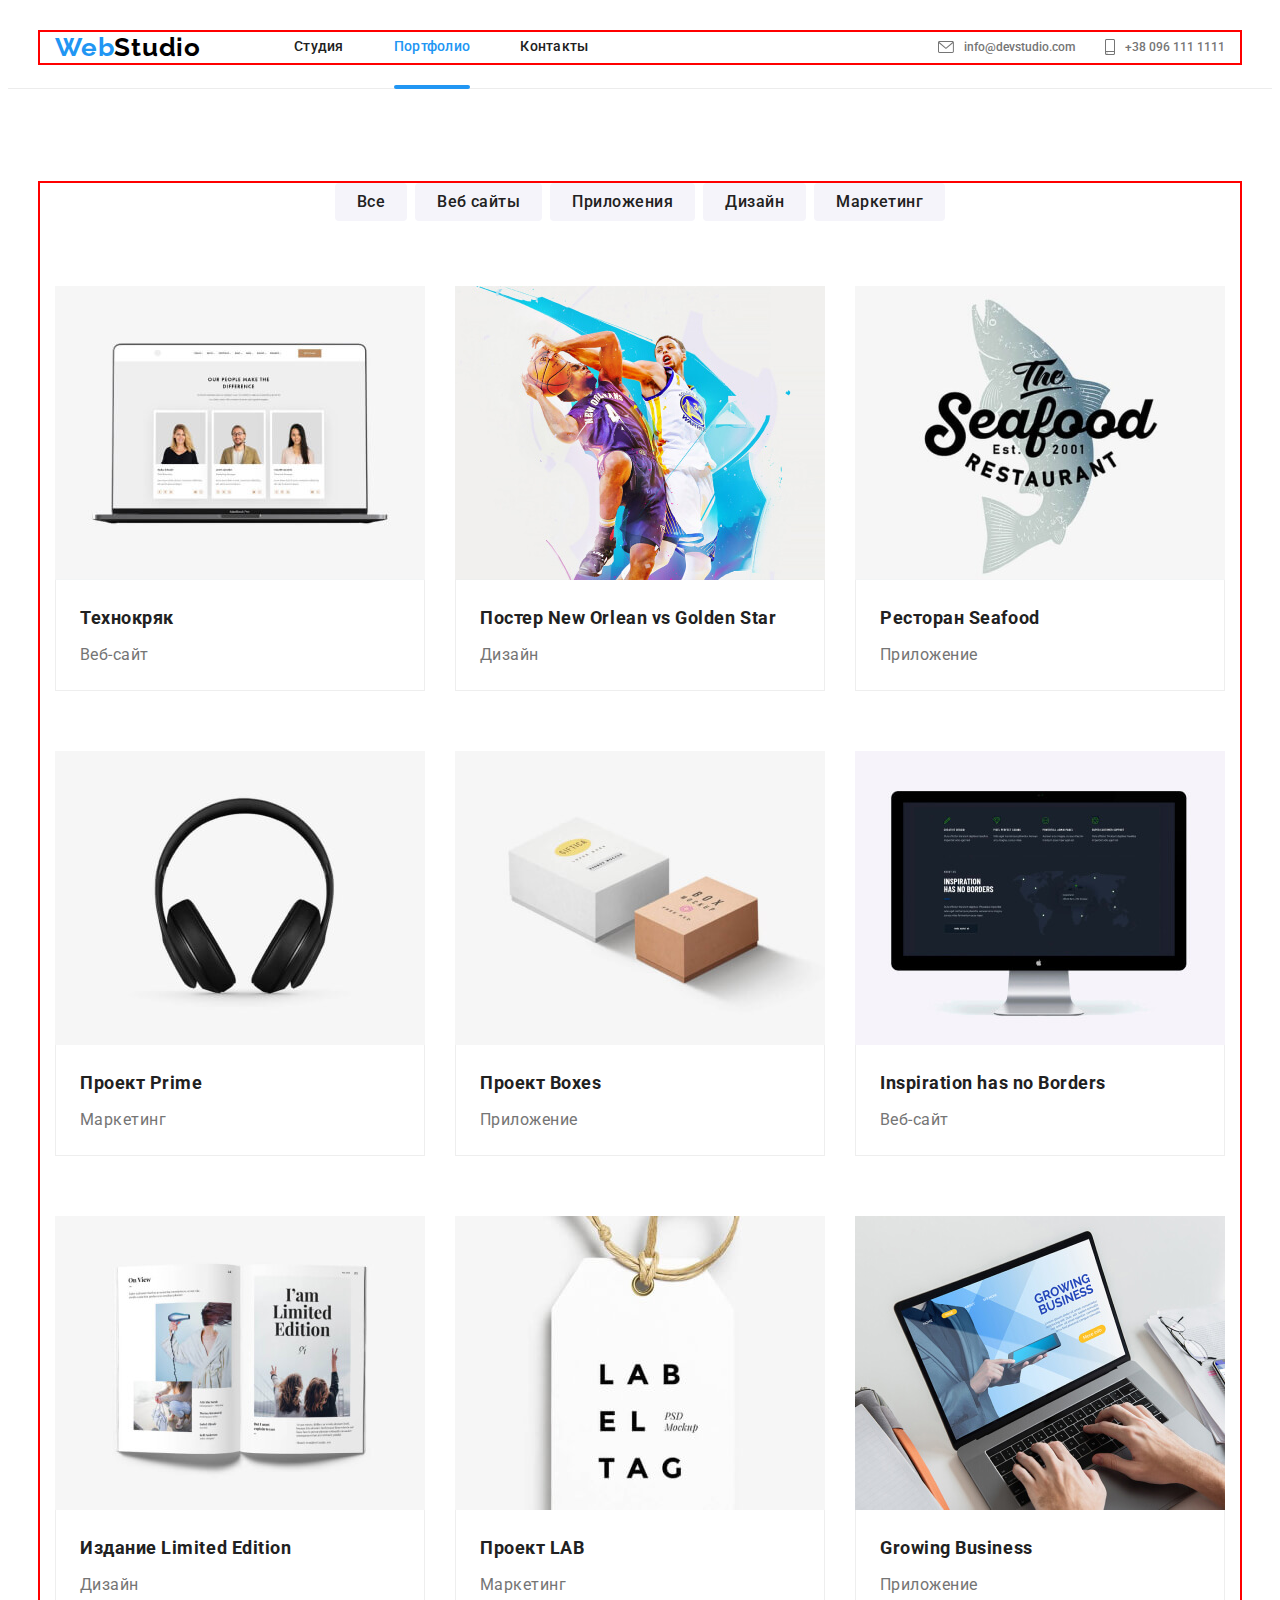
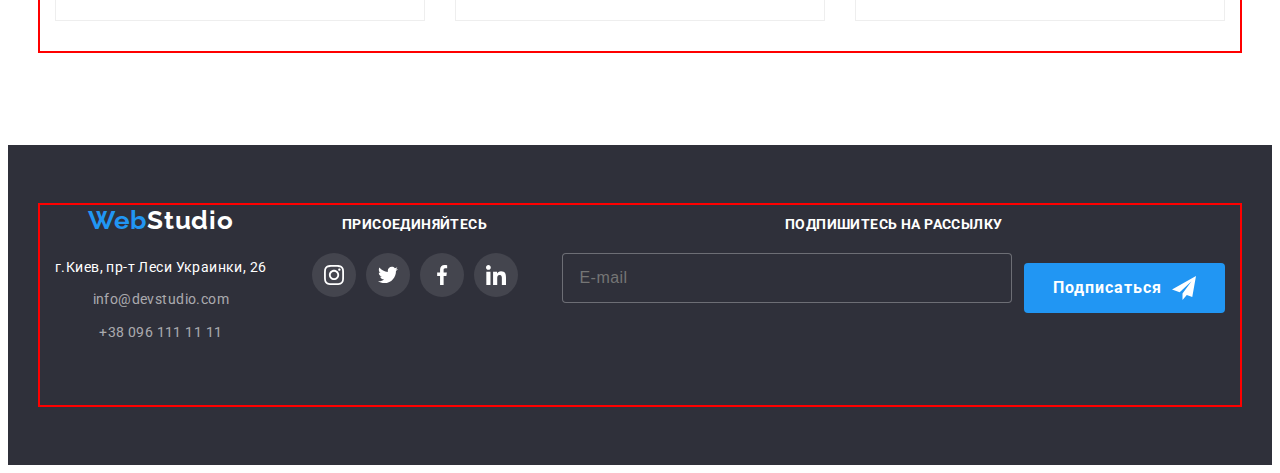
==== commit d03eda3c: "fix" ====
--- a/portfolio.html
+++ b/portfolio.html
@@ -47,6 +47,10 @@
                 </ul>
             </nav>
 
+            <!-- start mobile menu -->
+
+            <!-- burger button -->
+
             <button 
             type="button" 
             class="burger-btn is-open" 
@@ -55,6 +59,73 @@
                     <use href="./images/sprite.svg/icons.svg#icon-burger"></use>
                 </svg>
             </button>
+            
+            <!-- mobile modal nav -->
+            
+            <div class="mobile-menu" data-menu>
+                <div class="container mobile-modal-container">
+                    <nav class="modal-nav current">
+                        <ul class="modal-nav-menu list">
+                            <li class="modal-menu-item">
+                                <a class="modal-nav-link link current" href="./index.html">
+                                    Студия
+                                </a>
+                            </li>
+                            <li class="modal-menu-item">
+                                <a class="modal-nav-link link" href="./portfolio.html">
+                                    Портфолио
+                                </a>
+                            </li>
+                            <li class="modal-menu-item">
+                                <a class="modal-nav-link link" href="Контакты">
+                                    Контакты
+                                </a>
+                            </li>
+                        </ul>
+                    </nav>
+            
+                    <!-- mobile modal contacts -->
+                    <ul class="modal-contacts list">
+                        <li class="modal-contacts-item">
+                            <a class="modal-contacts-link modal-contacts-tel link" href="tel:+380961111111">
+                                +38 096 111 1111
+                            </a>
+                        </li>
+                        <li class="modal-contacts-item">
+                            <a class="modal-contacts-link modal-contacts-mail link" href="e-mail.info@devstudio.com">
+                                info@devstudio.com
+                            </a>
+                        </li>
+                    </ul>
+            
+                    <!-- modal-close-btn -->
+                    <button class="modal-close-btn" data-menu-close>
+                        <svg class="close-btn-icon">
+                            <use href="./images/sprite.svg/icons.svg#icon-close"></use>
+                        </svg>
+                    </button>
+            
+                    <div class="modal-social-nav">
+                        <ul class="modal-social-item">
+                            <li class="modal-social-link">
+                                <a class="social" href="Instagram">Instagram</a>
+                            </li>
+                            <li class="modal-social-link">
+                                <a class="social" href="Twitter">Twitter</a>
+                            </li>
+                            <li class="modal-social-link">
+                                <a class="social" href="Facebook">Facebook</a>
+                            </li>
+                            <li class="modal-social-link">
+                                <a class="social" href="Linkedln">Linkedln</a>
+                            </li>
+                        </ul>
+                    </div>
+            
+                </div>
+            </div>
+            
+            <!-- end mobile menu -->
             
             <ul class="header-contacts list">
                 <li class="header-contacts-item">
@@ -113,10 +184,28 @@
                     <li class="projects-item">
                         <a href="#" class="projects-link link">
                             <div class="projects-item-wrap">
-                                <img src="./images/portfolio/project1.jpg" width="370" height="294" alt="web site" />
-                                <p class="projects-description">
-                                    Технокряк это современная площадка распространения коронавируса.
-                                    Компании используют эту платформу для цифрового
+                                <picture>
+                                    <source
+                                    media="(min-width: 1200px)"
+                                    srcset="
+                                    /images/portfolio/works-1-desktop.jpg 1x,
+                                    ./images/portfolio/works-1-desktop@2x.jpg 2x" />
+                                    <source
+                                    media="(min-width: 768px)"
+                                    srcset="
+                                    ./images/portfolio/works-1-tablet.jpg 1x,
+                                    ./images/portfolio/works-1-tablet@2x.jpg 2x" />
+                                    <source
+                                    media="(min-width: 480px)"
+                                    srcset="
+                                    ./images/portfolio/works-1.jpg 1x,
+                                    ./images/portfolio/works-1@2x.jpg 2x" />
+                                    <img class="portfolio-img" src="#" alt="portfolio card 1" loading="lazy" />
+                                </picture>
+                                <p class="projects-description">
+                                    Технокряк это современная площадка распространения коронавируса.
+                                    Компании используют эту платформу для цифровог
+                                    
                                     шпионажа и атак на защищённые сервера конкурентов.
                                 </p>
                             </div>
@@ -129,7 +218,27 @@
                     <li class="projects-item">
                         <a href="#" class="projects-link link">
                             <div class="projects-item-wrap">
-                                <img src="./images/portfolio/project2.jpg" width="370" height="294" alt="designer poster" />
+                                <picture>
+                                    <source
+                                    media="(min-width: 1200px)"
+                                    srcset="
+                                    ./images/portfolio/works-2-desktop.jpg 1x,
+                                    ./images/portfolio/works-2-desktop@2x.jpg 2x"
+                                    />
+                                    <source
+                                    media="(min-width: 768px)"
+                                    srcset="
+                                     ./images/portfolio/works-2-tablet.jpg 1x,
+                                     ./images/portfolio/works-2-tablet@2x.jpg 2x" 
+                                     >
+                                    <source
+                                    media="(min-width: 480px)"
+                                    srcset="
+                                    ./images/portfolio/works-2.jpg 1x,
+                                    ./images/portfolio/works-2@2x.jpg 2x"
+                                    />
+                                    <img class="portfolio-img" src="#" alt="portfolio card 2" loading="lazy" />
+                                </picture>
                                 <p class="projects-description">
                                     Технокряк это современная площадка распространения коронавируса.
                                     Компании используют эту платформу для цифрового
@@ -145,8 +254,27 @@
                     <li class="projects-item">
                         <a href="#" class="projects-link link">
                             <div class="projects-item-wrap">
-                                <img src="./images/portfolio/project3.jpg" width="370" height="294"
-                                    alt="application restaurant" />
+                                <picture>
+                                    <source
+                                    media="(min-width: 1200px)"
+                                    srcset="
+                                    ./images/portfolio/works-3-desktop.jpg 1x,
+                                    ./images/portfolio/works-3-desktop@2x.jpg 2x"
+                                    />
+                                    <source
+                                    media="(min-width: 768px)"
+                                    srcset="
+                                     ./images/portfolio/works-3-tablet.jpg 1x,
+                                     ./images/portfolio/works-3-tablet@2x.jpg 2x" 
+                                     >
+                                    <source
+                                    media="(min-width: 480px)"
+                                    srcset="
+                                    ./images/portfolio/works-3.jpg 1x,
+                                    ./images/portfolio/works-3@2x.jpg 2x"
+                                    />
+                                    <img class="portfolio-img" src="#" alt="portfolio card 3" loading="lazy" />
+                                </picture>
                                 <p class="projects-description">
                                     Технокряк это современная площадка распространения коронавируса.
                                     Компании используют эту платформу для цифрового
@@ -162,7 +290,27 @@
                     <li class="projects-item">
                         <a href="#" class="projects-link link">
                             <div class="projects-item-wrap">
-                                <img src="./images/portfolio/project4.jpg" width="370" height="294" alt="marketing prime" />
+                                <picture>
+                                    <source
+                                    media="(min-width: 1200px)"
+                                    srcset="
+                                    ./images/portfolio/works-4-desktop.jpg 1x,
+                                    ./images/portfolio/works-4-desktop@2x.jpg 2x"
+                                    />
+                                    <source
+                                    media="(min-width: 768px)"
+                                    srcset="
+                                     ./images/portfolio/works-4-tablet.jpg 1x,
+                                     ./images/portfolio/works-4-tablet@2x.jpg 2x" 
+                                     >
+                                    <source
+                                    media="(min-width: 480px)"
+                                    srcset="
+                                    ./images/portfolio/works-4.jpg 1x,
+                                    ./images/portfolio/works-4@2x.jpg 2x"
+                                    />
+                                    <img class="portfolio-img" src="#" alt="portfolio card 4" loading="lazy" />
+                                </picture>
                                 <p class="projects-description">
                                     Технокряк это современная площадка распространения коронавируса.
                                     Компании используют эту платформу для цифрового
@@ -178,7 +326,27 @@
                     <li class="projects-item">
                         <a href="#" class="projects-link link">
                             <div class="projects-item-wrap">
-                                <img src="./images/portfolio/project5.jpg" width="370" height="294" alt="application boxes" />
+                                <picture>
+                                    <source
+                                    media="(min-width: 1200px)"
+                                    srcset="
+                                    ./images/portfolio/works-5-desktop.jpg 1x,
+                                    ./images/portfolio/works-5-desktop@2x.jpg 2x"
+                                    />
+                                    <source
+                                    media="(min-width: 768px)"
+                                    srcset="
+                                     ./images/portfolio/works-5-tablet.jpg 1x,
+                                     ./images/portfolio/works-5-tablet@2x.jpg 2x" 
+                                     >
+                                    <source
+                                    media="(min-width: 480px)"
+                                    srcset="
+                                    ./images/portfolio/works-5.jpg 1x,
+                                    ./images/portfolio/works-5@2x.jpg 2x"
+                                    />
+                                    <img class="portfolio-img" src="#" alt="portfolio card 5" loading="lazy" />
+                                </picture>
                                 <p class="projects-description">
                                     Технокряк это современная площадка распространения коронавируса.
                                     Компании используют эту платформу для цифрового
@@ -194,7 +362,27 @@
                     <li class="projects-item">
                         <a href="#" class="projects-link link">
                             <div class="projects-item-wrap">
-                                <img src="./images/portfolio/project6.jpg" width="370" height="294" alt="web site inspiration" />
+                                <picture>
+                                    <source
+                                    media="(min-width: 1200px)"
+                                    srcset="
+                                    ./images/portfolio/works-6-desktop.jpg 1x,
+                                    ./images/portfolio/works-6-desktop@2x.jpg 2x"
+                                    />
+                                    <source
+                                    media="(min-width: 768px)"
+                                    srcset="
+                                     ./images/portfolio/works-6-tablet.jpg 1x,
+                                     ./images/portfolio/works-6-tablet@2x.jpg 2x" 
+                                     >
+                                    <source
+                                    media="(min-width: 480px)"
+                                    srcset="
+                                    ./images/portfolio/works-6.jpg 1x,
+                                    ./images/portfolio/works-6@2x.jpg 2x"
+                                    />
+                                    <img class="portfolio-img" src="#" alt="portfolio card 6" loading="lazy" />
+                                </picture>
                                 <p class="projects-description">
                                     Технокряк это современная площадка распространения коронавируса.
                                     Компании используют эту платформу для цифрового
@@ -210,8 +398,27 @@
                     <li class="projects-item">
                         <a href="#" class="projects-link link">
                             <div class="projects-item-wrap">
-                                <img src="./images/portfolio/project7.jpg" width="370" height="294"
-                                    alt="designer limited edition" />
+                                <picture>
+                                    <source
+                                    media="(min-width: 1200px)"
+                                    srcset="
+                                    ./images/portfolio/works-7-desktop.jpg 1x,
+                                    ./images/portfolio/works-7-desktop@2x.jpg 2x"
+                                    />
+                                    <source
+                                    media="(min-width: 768px)"
+                                    srcset="
+                                     ./images/portfolio/works-7-tablet.jpg 1x,
+                                     ./images/portfolio/works-7-tablet@2x.jpg 2x" 
+                                     >
+                                    <source
+                                    media="(min-width: 480px)"
+                                    srcset="
+                                    ./images/portfolio/works-7.jpg 1x,
+                                    ./images/portfolio/works-7@2x.jpg 2x"
+                                    />
+                                    <img class="portfolio-img" src="#" alt="portfolio card 7" loading="lazy" />
+                                </picture>
                                 <p class="projects-description">
                                     Технокряк это современная площадка распространения коронавируса.
                                     Компании используют эту платформу для цифрового
@@ -227,7 +434,27 @@
                     <li class="projects-item">
                         <a href="#" class="projects-link link">
                             <div class="projects-item-wrap">
-                                <img src="./images/portfolio/project8.jpg" width="370" height="294" alt="marketing lab" />
+                                <picture>
+                                    <source
+                                    media="(min-width: 1200px)"
+                                    srcset="
+                                    ./images/portfolio/works-8-desktop.jpg 1x,
+                                    ./images/portfolio/works-8-desktop@2x.jpg 2x"
+                                    />
+                                    <source
+                                    media="(min-width: 768px)"
+                                    srcset="
+                                     ./images/portfolio/works-8-tablet.jpg 1x,
+                                     ./images/portfolio/works-8-tablet@2x.jpg 2x" 
+                                     >
+                                    <source
+                                    media="(min-width: 480px)"
+                                    srcset="
+                                    ./images/portfolio/works-8.jpg 1x,
+                                    ./images/portfolio/works-8@2x.jpg 2x"
+                                    />
+                                    <img class="portfolio-img" src="#" alt="portfolio card 8" loading="lazy" />
+                                </picture>
                                 <p class="projects-description">
                                     Технокряк это современная площадка распространения коронавируса.
                                     Компании используют эту платформу для цифрового
@@ -243,7 +470,27 @@
                     <li class="projects-item">
                         <a href="#" class="projects-link link">
                             <div class="projects-item-wrap">
-                                <img src="./images/portfolio/project9.jpg" width="370" height="294" alt="crowing business" />
+                                <picture>
+                                    <source
+                                    media="(min-width: 1200px)"
+                                    srcset="
+                                    ./images/portfolio/works-9-desktop.jpg 1x,
+                                    ./images/portfolio/works-9-desktop@2x.jpg 2x"
+                                    />
+                                    <source
+                                    media="(min-width: 768px)"
+                                    srcset="
+                                     ./images/portfolio/works-9-tablet.jpg 1x,
+                                     ./images/portfolio/works-9-tablet@2x.jpg 2x" 
+                                     >
+                                    <source
+                                    media="(min-width: 480px)"
+                                    srcset="
+                                    ./images/portfolio/works-9.jpg 1x,
+                                    ./images/portfolio/works-9@2x.jpg 2x"
+                                    />
+                                    <img class="portfolio-img" src="#" alt="portfolio card 9" loading="lazy" />
+                                </picture>
                                 <p class="projects-description">
                                     Технокряк это современная площадка распространения коронавируса.
                                     Компании используют эту платформу для цифрового
@@ -356,4 +603,5 @@
 
 </body>
 
+<script src="./js/menu.js"></script>
 </html>--- a/css/main.min.css
+++ b/css/main.min.css
@@ -7,5 +7,5 @@
           0px 2px 2px rgba(0, 0, 0, 0.12);--modal-shadow-color: 
           0px 1px 3px rgba(0, 0, 0, 0.12), 
           0px 1px 1px rgba(0, 0, 0, 0.14), 
-          0px 2px 1px rgba(0, 0, 0, 0.2);--transition: 250ms cubic-bezier(0.4, 0, 0.2, 1);--primary-font: Roboto,'Segoe UI', Oxygen, Ubuntu, Cantarell,'Open Sans', 'Helvetica Neue', sans-serif;--logo-font: Raleway}.visually-hidden{position:absolute;white-space:nowrap;width:1px;height:1px;overflow:hidden;border:0;padding:0;clip:rect(0 0 0 0);clip-path:inset(50%);margin:-1px}body{font-style:normal;font-family:var(--primary-font);color:var(--header-color)}html{box-sizing:border-box;scroll-behavior:inherit}*,*::after,*::before{box-sizing:inherit}p,h1,h2,h3,h4,h5,h6{margin:0}ul{margin:0;padding:0}button{cursor:pointer;padding:0;border:none;font:inherit;color:inherit;background-color:transparent;cursor:pointer}address{font-style:normal;font-style:inherit}img{display:block;max-width:100%;height:auto}ul,ol{list-style-type:none;padding-left:o;margin:0}img{display:block;max-width:100%;height:auto}a{text-decoration:none;color:inherit}.list{list-style:none;padding-left:0;margin:0}.link{text-decoration:none;color:inherit}.container{width:100%;padding:0px 15px;margin:0 auto;width:100%;outline:2px solid red}@media screen and (min-width: 480px){.container{width:480px}}@media screen and (min-width: 768px){.container{width:768px}}@media screen and (min-width: 1200px){.container{width:1200px}}.section{padding-top:130px;padding-bottom:130px}.logo{font-family:var(--logo-font);font-weight:bold;font-size:26px;line-height:1.19;letter-spacing:0.03em;color:var(--accent-color)}.header-logo{margin-right:93px}.header-logo-dark{color:var(--header-logo-dark-color)}.footer-logo{display:block;margin-bottom:20px}.footer-logo-light{color:var(--title-color)}.hero-title{font-weight:900;font-size:26px;line-height:1.6;text-align:center;letter-spacing:0.06em;text-transform:uppercase;color:var(--title-color);width:360px;margin:0 auto;margin-bottom:30px}@media screen and (min-width: 1200px){.hero-title{width:696px;font-size:44px;line-height:1.36;min-width:1200px}}.feature-title{font-style:normal;font-weight:bold;font-size:14px;line-height:1.14;letter-spacing:0.03em;text-transform:uppercase;color:var(--header-color);margin-bottom:10px}.typography-title,.team-title,.clients-title{font-style:normal;font-weight:bold;text-align:center;letter-spacing:0.03em;color:var(--header-color)}@media screen and (max-width: 768px){.typography-title,.team-title,.clients-title{font-size:28px;line-height:1.17;margin-bottom:30px}}@media screen and (min-width: 1200px){.typography-title,.team-title,.clients-title{font-size:36px;line-height:1.16;margin-bottom:50px}}.team-item-title{text-align:center;margin-bottom:10px;font-weight:500;color:var(--header-color)}.projects-title-container{background-color:var(--title-color);border:1px solid var(--projects-border-color);box-sizing:border-box;padding-top:20px;padding-bottom:20px;padding-left:24px;border-top:none;text-align:left}.projects-title{font-weight:bold;font-size:18px;line-height:2;letter-spacing:0.03em;margin-bottom:4px}.footer-title{font-weight:bold;font-size:14px;line-height:1.14;letter-spacing:0.03em;text-transform:uppercase;color:var(--title-color);margin-bottom:20px;display:block}@media screen and (min-width: 1200px){.footer-title{justify-content:center;align-items:center}}.hero-btn,.projects-text{font-size:16px;line-height:1.87}.hero-btn{cursor:pointer;font-family:inherit;font-weight:bold;display:block;padding:10px 32px;letter-spacing:0.06em;color:var(--title-color);background-color:var(--accent-color);border-radius:4px;margin:0 auto;transition:background-color var(--transition),color var(--transition)}.hero-btn:hover,.hero-btn:focus{background-color:var(--secondary-accent-color)}.footer-social-nav{display:flex;flex-direction:column;justify-content:center;align-items:center;margin-bottom:60px}@media screen and (min-width: 1200px){.footer-social-nav{display:flex}}.social-nav{display:flex}.social-list{display:flex;justify-content:center}.social-item{width:44px;height:44px;margin-right:10px}.social-item:last-child{margin-right:0}.social-icon{fill:var(--icon-color);transition:fill var(--transition)}.social-link{width:100%;height:100%;background-color:var(--title-color);border-radius:50%;display:flex;align-items:center;justify-content:center;transition:background-color var(--transition)}.social-link:hover,.social-link:focus{background-color:var(--accent-color)}.social-link:hover .social-icon,.social-link:focus .social-icon{fill:var(--title-color)}.social-link-dark{background-color:var(--social-link-dark-color)}.feature-icon-wrapper{display:flex;align-items:center;justify-content:center;width:100%;height:120px;background-color:var(--background-team-color);border-radius:4px;margin-bottom:30px}.feature-icon .social-icon{fill:var(--icon-color);transition:fill var(--transition)}.social-icon-white{fill:var(--title-color)}.clients-icon{fill:currentColor}.footer-icon-send{margin-left:10px}.modal-close-icon{fill:currentColor}.portfolio-btn-list{display:flex;align-content:flex-start;padding-bottom:40px}@media screen and (min-width: 767px){.portfolio-btn-list{padding-bottom:30px;display:flex;justify-content:center}}@media screen and (min-width: 1200px){.portfolio-btn-list{padding-bottom:50px;display:flex;justify-content:center}}.portfolio-btn-link:not(:last-child){margin-right:8px}.portfolio-btn{padding-top:6px;padding-right:22px;padding-bottom:6px;padding-left:22px;font-weight:500;font-size:16px;line-height:1.63;align-items:center;text-align:center;letter-spacing:0.03em;color:var(--header-color);background-color:var(--background-team-color);border-radius:4px;transition:background-color var(--transition),color var(--transition),box-shadow var(--transition)}.portfolio-btn:hover,.portfolio-btn:focus{color:var(--title-color);background-color:var(--accent-color);box-shadow:var(--btn-portfolio-shadow-color)}.footer-form-btn{display:flex;align-items:center;font-weight:bold;font-size:16px;line-height:1.87;letter-spacing:0.06em;color:var(--title-color);background-color:var(--accent-color);border-radius:4px;padding:10px 29px}.footer-form-container{display:flex;flex-direction:column;justify-content:center;align-items:center}@media screen and (min-width: 1200px){.footer-form-container{display:flex}}.footer-form{padding-right:0;margin-right:0}.footer-form-wrapper{display:flex;flex-direction:column;justify-content:center;align-items:center}@media screen and (min-width: 1200px){.footer-form-wrapper{display:flex;align-items:center}}.footer-label{margin-right:12px}.footer-form-input{font-size:16px;line-height:1.25;letter-spacing:0.03em;height:50px;width:358px;align-items:center;padding-left:16px;color:var(--title-color);border:1px solid var(--footer-form-color);filter:drop-shadow 0px 4px 4px var(--footer-form-filter-color);border-radius:4px;background-color:var(--background-origin-color);transition:border var(--transition)}.footer-form-input:focus{outline:none;border-color:var(--accent-color)}.backdrop{position:fixed;top:0;left:0;width:100vw;height:100vh;background-color:var(--backdrop-color);opacity:1;visibility:visible;pointer-events:auto;transition:opacity var(--transition),visibility var(--transition)}.backdrop.is-hidden{visibility:hidden;opacity:0;pointer-events:none}.backdrop .is-hidden .modal{transform:rotate(180deg);transition:transform var(--transition)}.modal{position:absolute;width:528px;background-color:var(--title-color);box-shadow:var(--modal-shadow-color);border-radius:4px;top:50%;left:50%;transform:translate(-50%, -50%);align-items:center;padding:40px}.modal-form{display:flex;flex-direction:column;width:100%;height:100%}.modal-form-head{font-size:20px;line-height:1.15;letter-spacing:0.03em;color:var(--header-color);font-weight:700;text-align:center;margin-bottom:12px}.modal-form-field{font-size:12px;line-height:1.16;margin-top:10px;color:var(--second-header-color)}.modal-form-wrapper{position:relative;display:block;margin-top:6px}.modal-form-input{width:100%;height:40px;padding-left:37px;border:1px solid var(--modal-border-color);border-radius:4px;color:var(--header-color);transition:border-color var(--transition)}.modal-form-input:focus{outline:none;border-color:var(--accent-color)}.modal-form-icon{position:absolute;top:50%;left:0;padding:12px;transform:translateY(-50%);display:block;width:18px;transition:animation var(--transition);line-height:0}.modal-form-input:focus+.modal-form-icon{color:var(--accent-color);fill:var(--accent-color)}.modal-form-message{width:100%;height:120px;margin-top:4px;padding:12px 16px;margin-bottom:20px;border-radius:4px;border:1px solid var(--modal-border-color);transition:border-color var(--transition);resize:none}.modal-form-message::placeholder{font-size:14px;line-height:1.14;letter-spacing:0.01em;color:var(--modal-form-message-color)}.modal-form-message:focus{outline:none;border-color:var(--accent-color)}.checkbox{-webkid-appearance:none;-moz-appearance:none;appearance:none;position:absolute}.modal-form-checkbox-label{display:flex;align-items:center;justify-content:center;font-size:14px;line-height:1.7px;margin-bottom:30px;color:var(--second-header-color)}.modal-form-checkbox-label::before{display:block;content:'';width:16px;height:15px;margin-right:6px;border:2px solid var(--header-color);border-radius:2px;cursor:pointer}.modal-form-checkbox:checked+.modal-form-checkbox-label::before{border-color:var(--accent-color);background-color:var(--accent-color);background-image:url(../images/sprite-min.svg/icon-check.svg);background-size:cover;background-position:center;background-repeat:no-repeat}.modal-form-checkbox:focus+.modal-form-checkbox-label::before{outline:2px solid var(--accent-color)}.modal-accept-policy{color:var(--accent-color);position:relative}.modal-accept-policy::after{content:"";width:100%;height:1px;bottom:-6px;left:0;border-radius:2px;display:block;background-color:var(--accent-color);position:absolute}.modal-btn-close{position:absolute;border:1px solid var(--modal-btn-color);top:10px;right:10px;width:30px;height:30px;border-radius:50%;display:flex;align-items:center;justify-content:center;background-color:transparent;transition:transform-color var(--transition)}.modal-btn-close:hover,.modal-btn-close:focus{color:var(--accent-color)}.modal-close-icon{fill:currentColor}.modal-btn{cursor:pointer;width:200px;height:50px;font-weight:bold;letter-spacing:0.06em;margin:0 auto;color:var(--title-color);background-color:var(--accent-color);border-radius:4px;box-shadow:0px 4px 4px 0px var(--modal-button-shadow-color);transition:background-color var(--transition),color var(--transition)}.modal-btn:hover,.modal-btn:focus{background-color:var(--secondary-accent-color)}.header{top:0;left:0;width:100%;border-bottom:1px solid var(--header-border-color);padding-top:16px;padding-bottom:16px}@media screen and (min-width: 768px){.header{padding-top:26px;padding-bottom:26px}}@media screen and (min-width: 1200px){.header{padding-top:24px;padding-bottom:25px}}.header-container{display:flex;align-items:center;justify-content:space-between}.burger-btn{background-color:transparent;cursor:pointer;padding:0;border:none;line-height:0}@media screen and (min-width: 768px){.burger-btn{display:none}}.burger-btn:hover .burger-btn:focus{fill:var(--accent-color)}.burger-btn-icon{width:40px;height:40px}.mobile-menu{position:fixed;z-index:100;top:0;left:0;width:100vw;height:100vh;padding:10px 15px;background-color:wheat;padding:48px 25px;opacity:0;visibility:hidden;pointer-events:none;transition:opacity 250ms linear;visibility:250ms linear}.mobile-menu.is-open{opacity:1;visibility:visible;pointer-events:all}.modal-close-btn{position:absolute;top:14px;right:14px;background-color:transparent;cursor:pointer;padding:0;border:none;line-height:0}.close-btn-icon{width:40px;height:40px}.mobile-modal-container{display:column;width:450px;height:609px}.modal-nav-menu{font-weight:500;font-size:40px;line-height:1.17;letter-spacing:0.02em;top:0;left:0;margin-bottom:302px;color:var(--header-color)}.modal-nav-link{cursor:pointer}.modal-menu-item:not(:last-child),.modal-contacts-item:not(:last-child){margin-bottom:32px}.modal-social-nav{display:flex;margin-top:64px;bottom:0;left:0}.modal-contacts-tel{font-weight:500;font-size:34px;line-height:1.17;color:var(--second-header-color)}.modal-contacts-mail{font-weight:500;font-size:24px;line-height:1.16;letter-spacing:0.02em;color:var(--second-header-color)}.modal-social-item{display:flex;flex-direction:reverse}.modal-social-link{cursor:pointer}.modal-social-link:not(:last-child){margin-right:20px}.modal-social-link{font-weight:500;font-size:18px;line-height:1.2;letter-spacing:0.02em;color:var(--accent-color);cursor:pointer}.modal-nav-link:hover .modal-contacts-link .modal-social-link,.modal-nav-link:focus .modal-contacts-link .modal-social-link{color:var(--accent-color)}.header-nav .current{color:var(--accent-color)}.header-nav{display:flex;align-items:center}.nav-menu{display:none}@media screen and (min-width: 768px){.nav-menu{display:flex;font-size:14px;line-height:1.14}}.menu-link{font-weight:500;letter-spacing:0.02em;color:var(--header-color);transition:color var(--transition);position:relative}.menu-link.current::after{content:"";width:100%;height:4px;bottom:-35px;left:0;border-radius:2px;display:block;background-color:var(--accent-color);position:absolute}.menu-link:hover,.menu-link:focus{color:var(--accent-color)}@media screen and (min-width: 768px){.menu-item:not(:last-child){margin-right:50px}}.header-contacts-item:hover,.header-contacts-item:focus{color:var(--accent-color)}@media screen and (min-width: 1200px){.header-contacts-item:not(:last-child){margin-right:30px}}.envelope-icon,.tel-icon{fill:currentColor;margin-right:8px}@media screen and (min-width: 1200px){.envelope-icon,.tel-icon{margin-right:10px}}.header-contacts{display:none}@media screen and (min-width: 768px){.header-contacts{display:block;align-items:center;margin-left:auto}}@media screen and (min-width: 1200px){.header-contacts{display:flex;align-items:center;margin-left:auto}}.header-contacts-link{display:flex;align-items:center;font-weight:500;color:var(--second-header-color);transition:color var(--transition)}@media screen and (min-width: 768px){.header-contacts-link{font-size:12px;line-height:1.15;font-weight:500}}@media screen and (min-width: 1200px){.header-contacts-link{font-size:12px;line-height:1.16;font-weight:500}}.header-contacts-link:hover,.header-contacts-link:focus{color:var(--accent-color)}.hero{padding-top:118px;padding-bottom:118px;margin-left:auto;margin-right:auto;background-color:var(--background-origin-color);background-image:linear-gradient(var(--linear-gradient-color), var(--linear-gradient-color)),url(../images/hero/hero-mobile.jpg);background-repeat:no-repeat;background-size:cover;background-position:center;max-width:480px;height:auto}@media screen and (min-device-pixel-ratio: 2), screen and (min-resolution: 192dpi), screen and (min-resolution: 2dppx){.hero{background-image:linear-gradient(var(--linear-gradient-color), var(--linear-gradient-color)),url(../images/hero/hero-mobile@2x.jpg)}}@media screen and (min-width: 768px){.hero{background-image:linear-gradient(var(--linear-gradient-color), var(--linear-gradient-color)),url(../images/hero/hero-tablet.jpg);max-width:768px}}@media screen and (min-width: 768px) and (min-device-pixel-ratio: 2), screen and (min-width: 768px) and (min-resolution: 192dpi), screen and (min-width: 768px) and (min-resolution: 2dppx){.hero{background-image:linear-gradient(var(--linear-gradient-color), var(--linear-gradient-color)),url(../images/hero/hero-tablet@2x.jpg)}}@media screen and (min-width: 1200px){.hero{padding-top:200px;padding-bottom:200px;background-image:linear-gradient(var(--linear-gradient-color), var(--linear-gradient-color)),url(../images/hero/hero.jpg);max-width:1200px}}@media screen and (min-width: 1200px) and (min-device-pixel-ratio: 2), screen and (min-width: 1200px) and (min-resolution: 192dpi), screen and (min-width: 1200px) and (min-resolution: 2dppx){.hero{background-image:linear-gradient(var(--linear-gradient-color), var(--linear-gradient-color)),url(../images/hero/hero@2x.jpg)}}.hero-container{display:column}.feature{width:100%;padding-top:60px;padding-bottom:60px}@media screen and (min-width: 1200px){.feature{padding-top:94px;padding-bottom:94px}}@media screen and (max-width: 767px){.feature-list{display:flex;flex-direction:column}}@media screen and (min-width: 768px){.feature-list{display:flex;flex-wrap:wrap;margin-top:-30px;margin-left:-30px}}@media screen and (min-width: 1200px){.feature-list{display:flex}}@media screen and (min-width: 480px){.feature-item:not(:last-child){margin-bottom:30px}}@media screen and (min-width: 768px){.feature-item{margin-top:30px;margin-left:30px;flex-basis:calc(100% / 2 - 30px)}}@media screen and (min-width: 1200px){.feature-item{flex-basis:calc(100% / 4 - 30px)}}.feature-text{font-size:14px;line-height:1.71;letter-spacing:0.03em;color:var(--second-header-color)}.typography{top:0;left:0;width:100%;padding-bottom:94px}@media screen and (min-width: 0px) and (max-width: 1199px){.typography{display:none}}.typography-list{display:flex;justify-content:space-between}.typography-item{width:370px}.typography-item:not(:last-child){margin-right:30px}.typography-item-thumb{display:flex;position:relative;background-color:var(--linear-gradient-color)}.typography-thumb-about{width:100%;text-align:center;max-width:100%;height:70px;padding-top:27px;padding-bottom:27px;position:absolute;background-color:var(--typography-thumb-color);bottom:0}.typography-item-about{font-weight:bold;font-size:14px;line-height:1.14;letter-spacing:0.03em;text-transform:uppercase;color:var(--title-color)}.team{width:100%;padding-top:60px;padding-bottom:60px;background-color:var(--background-team-color)}@media screen and (min-width: 1200px){.team{padding-top:94px;padding-bottom:94px}}@media screen and (max-width: 767px){.team-list{display:flex;flex-direction:column}}@media screen and (min-width: 768px){.team-list{display:flex;flex-wrap:wrap;margin-top:-30px;margin-left:-30px}}@media screen and (min-width: 1200px){.team-list{display:flex}}.team-item{background-color:var(--title-color);box-shadow:var(--team-box-shadow-color)}@media screen and (max-width: 767px){.team-item:not(:last-child){margin-bottom:30px}}@media screen and (min-width: 768px){.team-item{width:354px;margin-top:30px;margin-left:30px;flex-basis:calc(100% / 2 -30px)}}@media screen and (min-width: 1200px){.team-item{flex-basis:calc(100% / 4 - 30px)}.team-item:not(:last-child){margin-right:30px}}.team-container{padding-top:30px;padding-bottom:24px}.team-item-text{font-size:16px;line-height:1.19;text-align:center;letter-spacing:0.03em;font-weight:normal;color:var(--second-header-color);margin-bottom:16px}.clients{width:100%;padding-top:60px;padding-bottom:60px}@media screen and (min-width: 1200px){.clients{padding-top:94px;padding-bottom:94px}}@media screen and (max-width: 767px){.clients-list{display:flex;flex-wrap:wrap;margin-top:-30px;margin-left:-30px}}@media screen and (min-width: 768px){.clients-list{display:flex;flex-wrap:wrap;margin-top:-30px;margin-left:-30px}}@media screen and (min-width: 1200px){.clients-list{display:flex}}@media screen and (max-width: 767px){.clients-item{flex-basis:calc(100% / 2 - 30px);margin-top:30px;margin-left:30px}}@media screen and (min-width: 768px){.clients-item{margin-top:30px;margin-left:30px;flex-basis:calc(100% / 3 - 30px)}}@media screen and (min-width: 1200px){.clients-item{width:170px;height:92px;flex-basis:calc(100% / 6 - 30px)}}.clients-link{width:100%;height:100%;display:flex;align-items:center;justify-content:center;border:1px solid var(--icon-color);border-radius:4px;color:var(--icon-color);transition:color var(--transition),border-color var(--transition)}.clients-link:hover,.clients-link:focus{border-color:var(--accent-color);color:var(--accent-color)}.portfolio{padding-top:94px;padding-bottom:94px}@media screen and (max-width: 767px){.projects-list{display:flex;flex-direction:column}}@media screen and (min-width: 768px){.projects-list{display:flex;flex-wrap:wrap;margin-top:-30px;margin-left:-30px}}@media screen and (min-width: 1200px){.projects-list{display:flex;flex-wrap:wrap;margin-top:-30px;margin-left:-30px}}@media screen and (min-width: 450px){.projects-item:not(:last-child){margin-bottom:30px}}@media screen and (min-width: 768px){.projects-item{margin-top:30px;margin-left:30px;flex-basis:calc(100% / 2 - 30px)}}@media screen and (min-width: 1200px){.projects-item{flex-basis:calc(100% / 3 - 30px);margin-top:30px;margin-left:30px}}.projects-item-wrap{position:relative;overflow:hidden}.projects-link{display:block;cursor:pointer;position:relative;transition:background-color var(--transition)}.projects-link:hover .projects-description,.projects-link:focus .projects-description{transform:translateY(0)}.projects-link:hover,.projects-link:focus{box-shadow:0px 4px 4px var(--projects-shadow-color);transform:translate(0)}.projects-description{width:100%;height:100%;position:absolute;top:0;left:0;color:var(--title-color);line-height:1.5;background-color:var(--projects-description-color);padding:63px 24px;transform:translateY(100%);transition:transform var(--transition)}.projects-text{font-weight:normal;letter-spacing:0.03em;color:var(--second-header-color)}.footer{justify-content:center;align-items:center;background-color:var(--background-origin-color);padding-top:60px;padding-bottom:60px}@media screen and (min-width: 768px){.footer-container{display:flex;justify-content:center}}@media screen and (min-width: 1200px){.footer-container{display:flex;align-items:baseline;justify-content:space-between}}.footer-address-nav{display:flex;flex-direction:column;justify-content:center;align-items:center}@media screen and (min-width: 1200px){.footer-address{font-style:normal}}.footer-address-menu{display:flex;flex-direction:column;justify-content:center;align-items:center}@media screen and (min-width: 1200px){.footer-address-menu{display:inline-block}}.footer-address-connect:not(:last-child){margin-bottom:9px}.footer-address-link{display:block;font-style:normal;font-weight:normal;font-size:14px;line-height:1.7;letter-spacing:0.03em;color:var(--title-color);transition:color var(--transition)}.footer-address-link .footer-address-link:hover,.footer-address-link .footer-address-link:focus{color:var(--accent-color)}.footer-address-e-mail,.footer-address-tel{color:var(--footer-contacts-color)}
+          0px 2px 1px rgba(0, 0, 0, 0.2);--transition: 250ms cubic-bezier(0.4, 0, 0.2, 1);--primary-font: Roboto,'Segoe UI', Oxygen, Ubuntu, Cantarell,'Open Sans', 'Helvetica Neue', sans-serif;--logo-font: Raleway}.visually-hidden{position:absolute;white-space:nowrap;width:1px;height:1px;overflow:hidden;border:0;padding:0;clip:rect(0 0 0 0);clip-path:inset(50%);margin:-1px}body{font-style:normal;font-family:var(--primary-font);color:var(--header-color)}html{box-sizing:border-box;scroll-behavior:inherit}*,*::after,*::before{box-sizing:inherit}p,h1,h2,h3,h4,h5,h6{margin:0}ul{margin:0;padding:0}button{cursor:pointer;padding:0;border:none;font:inherit;color:inherit;background-color:transparent;cursor:pointer}address{font-style:normal;font-style:inherit}img{display:block;max-width:100%;height:auto}ul,ol{list-style-type:none;padding-left:o;margin:0}img{display:block;max-width:100%;height:auto}a{text-decoration:none;color:inherit}.list{list-style:none;padding-left:0;margin:0}.link{text-decoration:none;color:inherit}.container{width:100%;padding:0px 15px;margin:0 auto;width:100%;outline:2px solid red}@media screen and (min-width: 480px){.container{width:480px}}@media screen and (min-width: 768px){.container{width:768px}}@media screen and (min-width: 1200px){.container{width:1200px}}.section{padding-top:130px;padding-bottom:130px}.logo{font-family:var(--logo-font);font-weight:bold;font-size:26px;line-height:1.19;letter-spacing:0.03em;color:var(--accent-color)}.header-logo{margin-right:93px}.header-logo-dark{color:var(--header-logo-dark-color)}.footer-logo{display:block;margin-bottom:20px}.footer-logo-light{color:var(--title-color)}.hero-title{font-weight:900;font-size:26px;line-height:1.6;text-align:center;letter-spacing:0.06em;text-transform:uppercase;color:var(--title-color);width:360px;margin:0 auto;margin-bottom:30px}@media screen and (min-width: 1200px){.hero-title{width:696px;font-size:44px;line-height:1.36;min-width:1200px}}.feature-title{font-style:normal;font-weight:bold;font-size:14px;line-height:1.14;letter-spacing:0.03em;text-transform:uppercase;color:var(--header-color);margin-bottom:10px}.typography-title,.team-title,.clients-title{font-style:normal;font-weight:bold;text-align:center;letter-spacing:0.03em;color:var(--header-color);margin-bottom:30px}@media screen and (max-width: 768px){.typography-title,.team-title,.clients-title{font-size:28px;line-height:1.17}}@media screen and (min-width: 1200px){.typography-title,.team-title,.clients-title{font-size:36px;line-height:1.16;margin-bottom:50px}}.team-item-title{text-align:center;margin-bottom:10px;font-weight:500;color:var(--header-color)}.projects-title-container{background-color:var(--title-color);border:1px solid var(--projects-border-color);box-sizing:border-box;padding-top:20px;padding-bottom:20px;padding-left:24px;border-top:none;text-align:left}.projects-title{font-weight:bold;font-size:18px;line-height:2;letter-spacing:0.03em;margin-bottom:4px}.footer-title{font-weight:bold;font-size:14px;line-height:1.14;letter-spacing:0.03em;text-transform:uppercase;color:var(--title-color);margin-bottom:20px;display:block;text-align:center;display:flex;flex-wrap:wrap;align-items:baseline;justify-content:space-around}@media screen and (min-width: 1200px){.footer-title{justify-content:center;align-items:center}}.hero-btn,.projects-text{font-size:16px;line-height:1.87}.hero-btn{cursor:pointer;font-family:inherit;font-weight:bold;display:block;padding:10px 32px;letter-spacing:0.06em;color:var(--title-color);background-color:var(--accent-color);border-radius:4px;margin:0 auto;transition:background-color var(--transition),color var(--transition)}.hero-btn:hover,.hero-btn:focus{background-color:var(--secondary-accent-color)}.footer-social-nav{display:flex;flex-direction:column;justify-content:center;align-items:center;margin-bottom:60px}@media screen and (min-width: 768px){.footer-social-nav{margin-bottom:102px}}@media screen and (min-width: 1200px){.footer-social-nav{display:flex}}.social-nav{display:flex}.social-list{display:flex;justify-content:center}.social-item{width:44px;height:44px;margin-right:10px}.social-item:last-child{margin-right:0}.social-icon{fill:var(--icon-color);transition:fill var(--transition)}.social-link{width:100%;height:100%;background-color:var(--title-color);border-radius:50%;display:flex;align-items:center;justify-content:center;transition:background-color var(--transition)}.social-link:hover,.social-link:focus{background-color:var(--accent-color)}.social-link:hover .social-icon,.social-link:focus .social-icon{fill:var(--title-color)}.social-link-dark{background-color:var(--social-link-dark-color)}.feature-icon-wrapper{display:flex;align-items:center;justify-content:center;width:100%;height:120px;background-color:var(--background-team-color);border-radius:4px;margin-bottom:30px}.feature-icon .social-icon{fill:var(--icon-color);transition:fill var(--transition)}.social-icon-white{fill:var(--title-color)}.clients-icon{fill:currentColor}.footer-icon-send{margin-left:10px}.modal-close-icon{fill:currentColor}.portfolio-btn-list{display:flex;flex-wrap:wrap;align-content:flex-start;padding-bottom:40px}@media screen and (min-width: 767px){.portfolio-btn-list{padding-bottom:30px;display:flex;justify-content:center}}@media screen and (min-width: 1200px){.portfolio-btn-list{padding-bottom:50px;display:flex;justify-content:center}}.portfolio-btn-link:not(:last-child){margin-right:8px;margin-bottom:15px}.portfolio-btn{padding-top:6px;padding-right:22px;padding-bottom:6px;padding-left:22px;font-weight:500;font-size:16px;line-height:1.63;align-items:center;text-align:center;letter-spacing:0.03em;color:var(--header-color);background-color:var(--background-team-color);border-radius:4px;transition:background-color var(--transition),color var(--transition),box-shadow var(--transition)}.portfolio-btn:hover,.portfolio-btn:focus{color:var(--title-color);background-color:var(--accent-color);box-shadow:var(--btn-portfolio-shadow-color)}.footer-form-btn{display:flex;align-items:center;font-weight:bold;font-size:16px;line-height:1.87;letter-spacing:0.06em;color:var(--title-color);background-color:var(--accent-color);border-radius:4px;padding:10px 29px}.footer-form-container{display:flex;flex-direction:column;justify-content:center;align-items:center}@media screen and (min-width: 1200px){.footer-form-container{display:flex}}.footer-form{padding-right:0;margin-right:0}.footer-form-wrapper{display:flex}@media screen and (max-width: 1199px){.footer-form-wrapper{flex-direction:column;justify-content:center;align-items:center}}@media screen and (min-width: 1200px){.footer-form-wrapper{align-items:center}}.footer-label{margin-bottom:20px}@media screen and (min-width: 1200px){.footer-label{margin-right:12px}}.footer-form-input{font-size:16px;line-height:1.25;letter-spacing:0.03em;height:50px;width:450px;align-items:center;padding-left:16px;color:var(--title-color);border:1px solid var(--footer-form-color);filter:drop-shadow 0px 4px 4px var(--footer-form-filter-color);border-radius:4px;background-color:var(--background-origin-color);transition:border var(--transition)}.footer-form-input:focus{outline:none;border-color:var(--accent-color)}@media screen and (min-width: 1200px){.footer-form-input:focus{width:358px}}.backdrop{position:fixed;top:0;left:0;width:100vw;height:100vh;background-color:var(--backdrop-color);opacity:1;visibility:visible;pointer-events:auto;transition:opacity var(--transition),visibility var(--transition)}.backdrop.is-hidden{visibility:hidden;opacity:0;pointer-events:none}.backdrop .is-hidden .modal{transform:rotate(180deg);transition:transform var(--transition)}.modal{position:absolute;width:528px;background-color:var(--title-color);box-shadow:var(--modal-shadow-color);border-radius:4px;top:50%;left:50%;transform:translate(-50%, -50%);align-items:center;padding:40px}.modal-form{display:flex;flex-direction:column;width:100%;height:100%}.modal-form-head{font-size:20px;line-height:1.15;letter-spacing:0.03em;color:var(--header-color);font-weight:700;text-align:center;margin-bottom:12px}.modal-form-field{font-size:12px;line-height:1.16;margin-top:10px;color:var(--second-header-color)}.modal-form-wrapper{position:relative;display:block;margin-top:6px}.modal-form-input{width:100%;height:40px;padding-left:37px;border:1px solid var(--modal-border-color);border-radius:4px;color:var(--header-color);transition:border-color var(--transition)}.modal-form-input:focus{outline:none;border-color:var(--accent-color)}.modal-form-icon{position:absolute;top:50%;left:0;padding:12px;transform:translateY(-50%);display:block;width:18px;transition:animation var(--transition);line-height:0}.modal-form-input:focus+.modal-form-icon{color:var(--accent-color);fill:var(--accent-color)}.modal-form-message{width:100%;height:120px;margin-top:4px;padding:12px 16px;margin-bottom:20px;border-radius:4px;border:1px solid var(--modal-border-color);transition:border-color var(--transition);resize:none}.modal-form-message::placeholder{font-size:14px;line-height:1.14;letter-spacing:0.01em;color:var(--modal-form-message-color)}.modal-form-message:focus{outline:none;border-color:var(--accent-color)}.checkbox{-webkid-appearance:none;-moz-appearance:none;appearance:none;position:absolute}.modal-form-checkbox-label{display:flex;align-items:center;justify-content:center;font-size:14px;line-height:1.7px;margin-bottom:30px;color:var(--second-header-color)}.modal-form-checkbox-label::before{display:block;content:'';width:16px;height:15px;margin-right:6px;border:2px solid var(--header-color);border-radius:2px;cursor:pointer}.modal-form-checkbox:checked+.modal-form-checkbox-label::before{border-color:var(--accent-color);background-color:var(--accent-color);background-image:url(../images/sprite-min.svg/icon-check.svg);background-size:cover;background-position:center;background-repeat:no-repeat}.modal-form-checkbox:focus+.modal-form-checkbox-label::before{outline:2px solid var(--accent-color)}.modal-accept-policy{color:var(--accent-color);position:relative}.modal-accept-policy::after{content:"";width:100%;height:1px;bottom:-6px;left:0;border-radius:2px;display:block;background-color:var(--accent-color);position:absolute}.modal-btn-close{position:absolute;border:1px solid var(--modal-btn-color);top:10px;right:10px;width:30px;height:30px;border-radius:50%;display:flex;align-items:center;justify-content:center;background-color:transparent;transition:transform-color var(--transition)}.modal-btn-close:hover,.modal-btn-close:focus{color:var(--accent-color)}.modal-close-icon{fill:currentColor}.modal-btn{cursor:pointer;width:200px;height:50px;font-weight:bold;letter-spacing:0.06em;margin:0 auto;color:var(--title-color);background-color:var(--accent-color);border-radius:4px;box-shadow:0px 4px 4px 0px var(--modal-button-shadow-color);transition:background-color var(--transition),color var(--transition)}.modal-btn:hover,.modal-btn:focus{background-color:var(--secondary-accent-color)}.header{top:0;left:0;width:100%;border-bottom:1px solid var(--header-border-color);padding-top:16px;padding-bottom:16px}@media screen and (min-width: 768px){.header{padding-top:26px;padding-bottom:26px}}@media screen and (min-width: 1200px){.header{padding-top:24px;padding-bottom:25px}}.header-container{display:flex;align-items:center;justify-content:space-between}.burger-btn{background-color:transparent;cursor:pointer;padding:0;border:none;line-height:0;transition:transform-color var(--transition)}.burger-btn:hover,.burger-btn:focus{fill:var(--accent-color)}@media screen and (min-width: 768px){.burger-btn{display:none}}.burger-btn-icon{width:40px;height:40px}.mobile-menu{position:fixed;z-index:100;top:0;left:0;width:100vw;height:100vh;padding:10px 15px;background-color:wheat;padding:48px 25px;opacity:0;visibility:hidden;pointer-events:none;transition:opacity 250ms linear;visibility:250ms linear}.mobile-menu.is-open{opacity:1;visibility:visible;pointer-events:all}.modal-close-btn{position:absolute;top:14px;right:14px;background-color:transparent;cursor:pointer;padding:0;border:none;line-height:0;transition:transform-color var(--transition)}.modal-close-btn:hover,.modal-close-btn:focus{fill:var(--accent-color)}.close-btn-icon{width:40px;height:40px}.mobile-modal-container{display:column;width:480px;height:796px}.mobile-modal-container:hover,.mobile-modal-container:focus{color:var(--accent-color)}.modal-nav-menu{font-weight:500;font-size:40px;line-height:1.17;letter-spacing:0.02em;top:0;left:0;margin-bottom:302px;color:var(--header-color)}.modal-nav-link{cursor:pointer}.modal-nav-link:focus{color:var(--accent-color)}.modal-menu-item:not(:last-child),.modal-contacts-item:not(:last-child){margin-bottom:32px}.modal-social-nav{display:flex;margin-top:64px;bottom:0;left:0}.modal-contacts-tel{font-weight:500;font-size:34px;line-height:1.17;color:var(--second-header-color)}.modal-contacts-tel:focus{color:var(--accent-color)}.modal-contacts-mail{font-weight:500;font-size:24px;line-height:1.16;letter-spacing:0.02em;color:var(--second-header-color)}.modal-contacts-mail:focus{color:var(--accent-color)}.modal-social-item{display:flex;flex-direction:reverse}.modal-social-link{cursor:pointer}.modal-social-link:not(:last-child){margin-right:20px}.modal-social-link{font-weight:500;font-size:18px;line-height:1.2;letter-spacing:0.02em;color:var(--accent-color);cursor:pointer}.modal-nav-link:hover .modal-contacts-link .modal-social-link .social,.modal-nav-link:focus .modal-contacts-link .modal-social-link .social{color:var(--accent-color)}.header-nav .current{color:var(--accent-color)}.header-nav{display:flex;align-items:center}.nav-menu{display:none}@media screen and (min-width: 768px){.nav-menu{display:flex;font-size:14px;line-height:1.14}}.menu-link{font-weight:500;letter-spacing:0.02em;color:var(--header-color);transition:color var(--transition);position:relative}.menu-link.current::after{content:"";width:100%;height:4px;bottom:-35px;left:0;border-radius:2px;display:block;background-color:var(--accent-color);position:absolute}.menu-link:hover,.menu-link:focus{color:var(--accent-color)}@media screen and (min-width: 768px){.menu-item:not(:last-child){margin-right:50px}}.header-contacts-item:hover,.header-contacts-item:focus{color:var(--accent-color)}@media screen and (min-width: 1200px){.header-contacts-item:not(:last-child){margin-right:30px}}.envelope-icon,.tel-icon{fill:currentColor;margin-right:8px}@media screen and (min-width: 1200px){.envelope-icon,.tel-icon{margin-right:10px}}.header-contacts{display:none}@media screen and (min-width: 768px){.header-contacts{display:block;align-items:center;margin-left:auto}}@media screen and (min-width: 1200px){.header-contacts{display:flex;align-items:center;margin-left:auto}}.header-contacts-link{display:flex;align-items:center;font-weight:500;color:var(--second-header-color);transition:color var(--transition)}@media screen and (min-width: 768px){.header-contacts-link{font-size:12px;line-height:1.15;font-weight:500}}@media screen and (min-width: 1200px){.header-contacts-link{font-size:12px;line-height:1.16;font-weight:500}}.header-contacts-link:hover,.header-contacts-link:focus{color:var(--accent-color)}.hero{padding-top:118px;padding-bottom:118px;margin-left:auto;margin-right:auto;background-color:var(--background-origin-color);background-image:linear-gradient(var(--linear-gradient-color), var(--linear-gradient-color)),url(../images/hero/hero-mobile.jpg);background-repeat:no-repeat;background-size:cover;background-position:center;max-width:480px;height:auto}@media screen and (min-device-pixel-ratio: 2), screen and (min-resolution: 192dpi), screen and (min-resolution: 2dppx){.hero{background-image:linear-gradient(var(--linear-gradient-color), var(--linear-gradient-color)),url(../images/hero/hero-mobile@2x.jpg)}}@media screen and (min-width: 768px){.hero{background-image:linear-gradient(var(--linear-gradient-color), var(--linear-gradient-color)),url(../images/hero/hero-tablet.jpg);max-width:768px}}@media screen and (min-width: 768px) and (min-device-pixel-ratio: 2), screen and (min-width: 768px) and (min-resolution: 192dpi), screen and (min-width: 768px) and (min-resolution: 2dppx){.hero{background-image:linear-gradient(var(--linear-gradient-color), var(--linear-gradient-color)),url(../images/hero/hero-tablet@2x.jpg)}}@media screen and (min-width: 1200px){.hero{padding-top:200px;padding-bottom:200px;background-image:linear-gradient(var(--linear-gradient-color), var(--linear-gradient-color)),url(../images/hero/hero.jpg);max-width:1200px}}@media screen and (min-width: 1200px) and (min-device-pixel-ratio: 2), screen and (min-width: 1200px) and (min-resolution: 192dpi), screen and (min-width: 1200px) and (min-resolution: 2dppx){.hero{background-image:linear-gradient(var(--linear-gradient-color), var(--linear-gradient-color)),url(../images/hero/hero@2x.jpg)}}.hero-container{display:column}.feature{width:100%;padding-top:60px;padding-bottom:60px}@media screen and (min-width: 1200px){.feature{padding-top:94px;padding-bottom:94px}}@media screen and (max-width: 767px){.feature-list{display:flex;flex-direction:column}}@media screen and (min-width: 768px){.feature-list{display:flex;flex-wrap:wrap;margin-top:-30px;margin-left:-30px}}@media screen and (min-width: 1200px){.feature-list{display:flex}}@media screen and (min-width: 480px){.feature-item:not(:last-child){margin-bottom:30px}}@media screen and (min-width: 768px){.feature-item{margin-top:30px;margin-left:30px;flex-basis:calc(100% / 2 - 30px)}}@media screen and (min-width: 1200px){.feature-item{flex-basis:calc(100% / 4 - 30px)}}.feature-text{font-size:14px;line-height:1.71;letter-spacing:0.03em;color:var(--second-header-color)}.typography{top:0;left:0;width:100%;padding-bottom:94px}@media screen and (min-width: 0px) and (max-width: 1199px){.typography{display:none}}.typography-list{display:flex;justify-content:space-between}.typography-item{width:370px}.typography-item:not(:last-child){margin-right:30px}.typography-item-thumb{display:flex;position:relative;background-color:var(--linear-gradient-color)}.typography-thumb-about{width:100%;text-align:center;max-width:100%;height:70px;padding-top:27px;padding-bottom:27px;position:absolute;background-color:var(--typography-thumb-color);bottom:0}.typography-item-about{font-weight:bold;font-size:14px;line-height:1.14;letter-spacing:0.03em;text-transform:uppercase;color:var(--title-color)}.team{width:100%;padding-top:60px;padding-bottom:60px;background-color:var(--background-team-color)}@media screen and (min-width: 1200px){.team{padding-top:94px;padding-bottom:94px}}@media screen and (max-width: 767px){.team-list{display:flex;flex-direction:column}}@media screen and (min-width: 768px){.team-list{display:flex;flex-wrap:wrap;margin-top:-30px;margin-left:-30px}}@media screen and (min-width: 1200px){.team-list{display:flex}}.team-item{background-color:var(--title-color);box-shadow:var(--team-box-shadow-color)}@media screen and (max-width: 767px){.team-item:not(:last-child){margin-bottom:30px}}@media screen and (min-width: 768px){.team-item{width:354px;margin-top:30px;margin-left:30px;flex-basis:calc(100% / 2 -30px)}}@media screen and (min-width: 1200px){.team-item{flex-basis:calc(100% / 4 - 30px)}.team-item:not(:last-child){margin-right:30px}}.team-container{padding-top:30px;padding-bottom:24px}.team-item-text{font-size:16px;line-height:1.19;text-align:center;letter-spacing:0.03em;font-weight:normal;color:var(--second-header-color);margin-bottom:16px}.clients{width:100%;padding-top:60px;padding-bottom:60px}@media screen and (min-width: 1200px){.clients{padding-top:94px;padding-bottom:94px}}@media screen and (max-width: 767px){.clients-list{display:flex;flex-wrap:wrap;margin-top:-30px;margin-left:-30px}}@media screen and (min-width: 768px){.clients-list{display:flex;flex-wrap:wrap;margin-top:-30px;margin-left:-30px}}@media screen and (min-width: 1200px){.clients-list{display:flex}}.clients-item{width:210px;height:92px}@media screen and (max-width: 767px){.clients-item{flex-basis:calc(100% / 2 - 30px);margin-top:30px;margin-left:30px}}@media screen and (min-width: 768px){.clients-item{width:226px;margin-top:30px;margin-left:30px;flex-basis:calc(100% / 3 - 30px)}}@media screen and (min-width: 1200px){.clients-item{width:170px;flex-basis:calc(100% / 6 - 30px)}}.clients-link{width:100%;height:100%;display:flex;align-items:center;justify-content:center;border:1px solid var(--icon-color);border-radius:4px;color:var(--icon-color);transition:color var(--transition),border-color var(--transition)}.clients-link:hover,.clients-link:focus{border-color:var(--accent-color);color:var(--accent-color)}.portfolio{padding-top:94px;padding-bottom:94px}@media screen and (max-width: 767px){.projects-list{display:flex;flex-direction:column}}@media screen and (min-width: 768px){.projects-list{display:flex;flex-wrap:wrap;margin-top:-30px;margin-left:-30px}}@media screen and (min-width: 1200px){.projects-list{display:flex;flex-wrap:wrap;margin-top:-30px;margin-left:-30px}}@media screen and (min-width: 450px){.projects-item:not(:last-child){margin-bottom:30px}}@media screen and (min-width: 768px){.projects-item{margin-top:30px;margin-left:30px;flex-basis:calc(100% / 2 - 30px)}}@media screen and (min-width: 1200px){.projects-item{flex-basis:calc(100% / 3 - 30px);margin-top:30px;margin-left:30px}}.projects-item-wrap{position:relative;overflow:hidden}.projects-link{display:block;cursor:pointer;position:relative;transition:background-color var(--transition)}.projects-link:hover .projects-description,.projects-link:focus .projects-description{transform:translateY(0)}.projects-link:hover,.projects-link:focus{box-shadow:0px 4px 4px var(--projects-shadow-color);transform:translate(0)}.projects-description{width:100%;height:100%;position:absolute;top:0;left:0;color:var(--title-color);line-height:1.5;background-color:var(--projects-description-color);padding:63px 24px;transform:translateY(100%);transition:transform var(--transition)}.projects-text{font-weight:normal;letter-spacing:0.03em;color:var(--second-header-color)}.footer{justify-content:center;align-items:center;background-color:var(--background-origin-color);padding-top:60px;padding-bottom:60px}@media screen and (min-width: 768px){.footer{display:flex}}@media screen and (min-width: 768px){.footer-container{text-align:center;display:flex;flex-wrap:wrap;align-items:baseline;justify-content:space-around}}@media screen and (min-width: 1200px){.footer-container{display:flex;align-items:baseline;justify-content:space-between}}.footer-address-nav{display:flex;flex-direction:column;justify-content:center;align-items:center}@media screen and (min-width: 768px){.footer-address-nav{margin-bottom:60px}}@media screen and (min-width: 1200px){.footer-address{font-style:normal}}.footer-address-menu{display:flex;flex-direction:column;justify-content:center;align-items:center}@media screen and (min-width: 1200px){.footer-address-menu{display:inline-block}}.footer-address-connect:not(:last-child){margin-bottom:9px}.footer-address-link{display:block;font-style:normal;font-weight:normal;font-size:14px;line-height:1.7;letter-spacing:0.03em;color:var(--title-color);transition:color var(--transition)}.footer-address-link .footer-address-link:hover,.footer-address-link .footer-address-link:focus{color:var(--accent-color)}.footer-address-e-mail,.footer-address-tel{color:var(--footer-contacts-color)}
 /*# sourceMappingURL=main.min.css.map */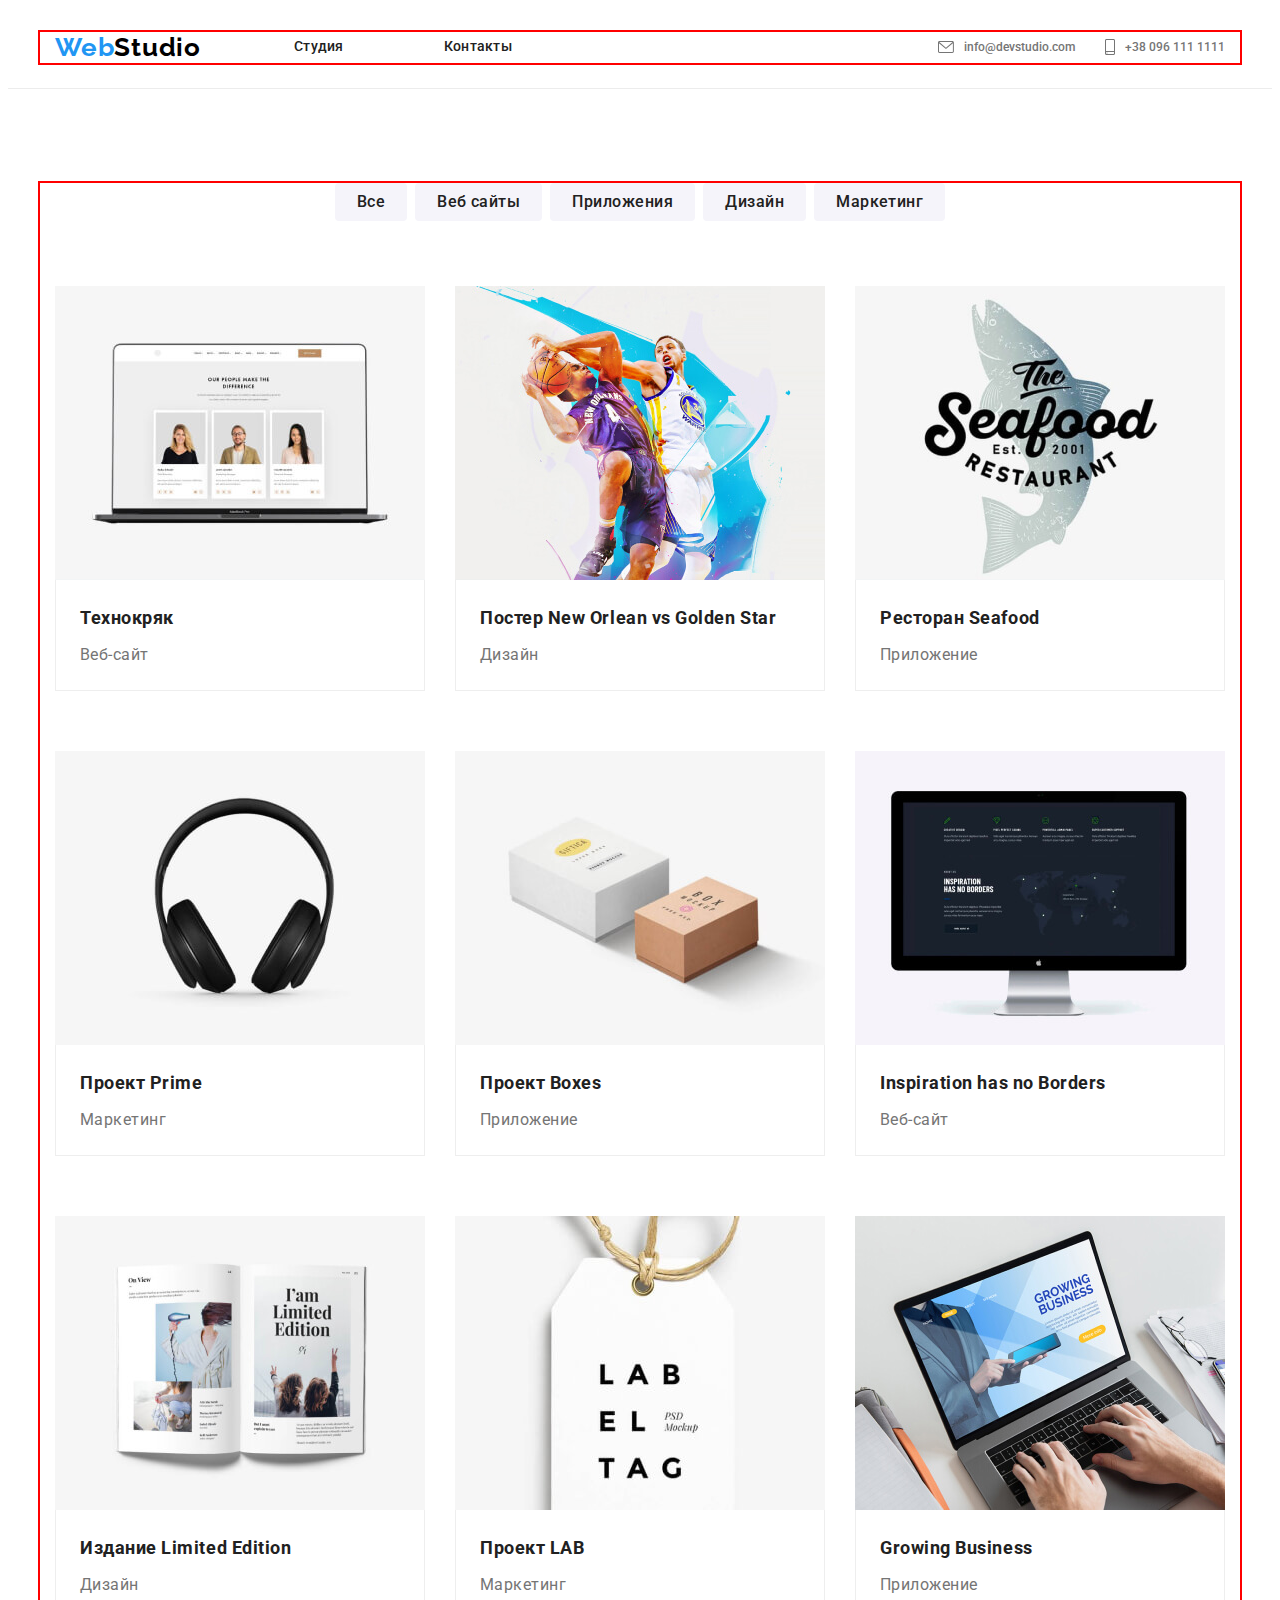
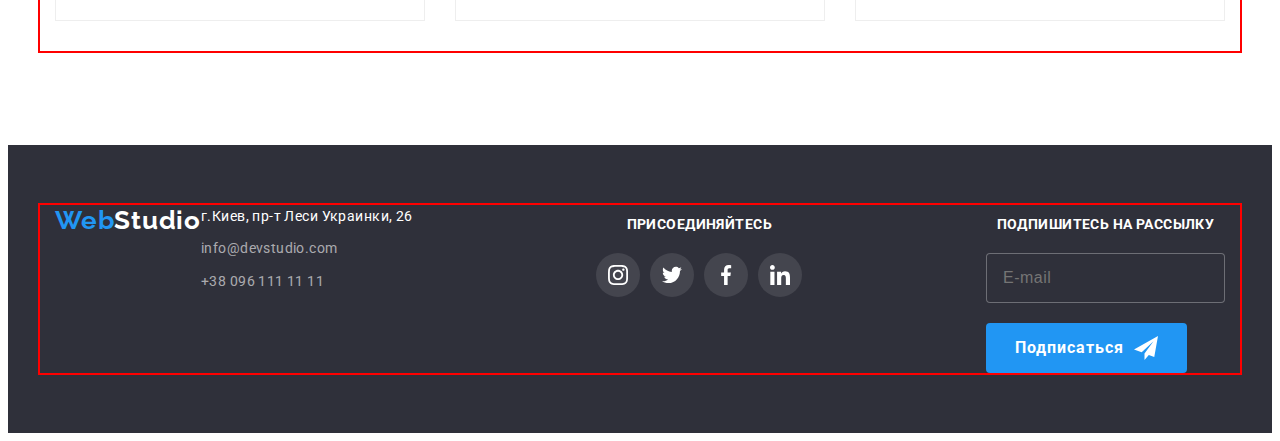
==== commit 370199c5: "fix" ====
--- a/portfolio.html
+++ b/portfolio.html
@@ -196,7 +196,7 @@
                                     ./images/portfolio/works-1-tablet.jpg 1x,
                                     ./images/portfolio/works-1-tablet@2x.jpg 2x" />
                                     <source
-                                    media="(min-width: 480px)"
+                                    media="(min-width: 280px)"
                                     srcset="
                                     ./images/portfolio/works-1.jpg 1x,
                                     ./images/portfolio/works-1@2x.jpg 2x" />
@@ -232,7 +232,7 @@
                                      ./images/portfolio/works-2-tablet@2x.jpg 2x" 
                                      >
                                     <source
-                                    media="(min-width: 480px)"
+                                    media="(min-width: 280px)"
                                     srcset="
                                     ./images/portfolio/works-2.jpg 1x,
                                     ./images/portfolio/works-2@2x.jpg 2x"
@@ -268,7 +268,7 @@
                                      ./images/portfolio/works-3-tablet@2x.jpg 2x" 
                                      >
                                     <source
-                                    media="(min-width: 480px)"
+                                    media="(min-width: 280px)"
                                     srcset="
                                     ./images/portfolio/works-3.jpg 1x,
                                     ./images/portfolio/works-3@2x.jpg 2x"
@@ -304,7 +304,7 @@
                                      ./images/portfolio/works-4-tablet@2x.jpg 2x" 
                                      >
                                     <source
-                                    media="(min-width: 480px)"
+                                    media="(min-width: 280px)"
                                     srcset="
                                     ./images/portfolio/works-4.jpg 1x,
                                     ./images/portfolio/works-4@2x.jpg 2x"
@@ -340,7 +340,7 @@
                                      ./images/portfolio/works-5-tablet@2x.jpg 2x" 
                                      >
                                     <source
-                                    media="(min-width: 480px)"
+                                    media="(min-width: 280px)"
                                     srcset="
                                     ./images/portfolio/works-5.jpg 1x,
                                     ./images/portfolio/works-5@2x.jpg 2x"
@@ -376,7 +376,7 @@
                                      ./images/portfolio/works-6-tablet@2x.jpg 2x" 
                                      >
                                     <source
-                                    media="(min-width: 480px)"
+                                    media="(min-width: 280px)"
                                     srcset="
                                     ./images/portfolio/works-6.jpg 1x,
                                     ./images/portfolio/works-6@2x.jpg 2x"
@@ -412,7 +412,7 @@
                                      ./images/portfolio/works-7-tablet@2x.jpg 2x" 
                                      >
                                     <source
-                                    media="(min-width: 480px)"
+                                    media="(min-width: 280px)"
                                     srcset="
                                     ./images/portfolio/works-7.jpg 1x,
                                     ./images/portfolio/works-7@2x.jpg 2x"
@@ -448,7 +448,7 @@
                                      ./images/portfolio/works-8-tablet@2x.jpg 2x" 
                                      >
                                     <source
-                                    media="(min-width: 480px)"
+                                    media="(min-width: 280px)"
                                     srcset="
                                     ./images/portfolio/works-8.jpg 1x,
                                     ./images/portfolio/works-8@2x.jpg 2x"
@@ -484,7 +484,7 @@
                                      ./images/portfolio/works-9-tablet@2x.jpg 2x" 
                                      >
                                     <source
-                                    media="(min-width: 480px)"
+                                    media="(min-width: 280px)"
                                     srcset="
                                     ./images/portfolio/works-9.jpg 1x,
                                     ./images/portfolio/works-9@2x.jpg 2x"
--- a/css/main.min.css
+++ b/css/main.min.css
@@ -7,5 +7,5 @@
           0px 2px 2px rgba(0, 0, 0, 0.12);--modal-shadow-color: 
           0px 1px 3px rgba(0, 0, 0, 0.12), 
           0px 1px 1px rgba(0, 0, 0, 0.14), 
-          0px 2px 1px rgba(0, 0, 0, 0.2);--transition: 250ms cubic-bezier(0.4, 0, 0.2, 1);--primary-font: Roboto,'Segoe UI', Oxygen, Ubuntu, Cantarell,'Open Sans', 'Helvetica Neue', sans-serif;--logo-font: Raleway}.visually-hidden{position:absolute;white-space:nowrap;width:1px;height:1px;overflow:hidden;border:0;padding:0;clip:rect(0 0 0 0);clip-path:inset(50%);margin:-1px}body{font-style:normal;font-family:var(--primary-font);color:var(--header-color)}html{box-sizing:border-box;scroll-behavior:inherit}*,*::after,*::before{box-sizing:inherit}p,h1,h2,h3,h4,h5,h6{margin:0}ul{margin:0;padding:0}button{cursor:pointer;padding:0;border:none;font:inherit;color:inherit;background-color:transparent;cursor:pointer}address{font-style:normal;font-style:inherit}img{display:block;max-width:100%;height:auto}ul,ol{list-style-type:none;padding-left:o;margin:0}img{display:block;max-width:100%;height:auto}a{text-decoration:none;color:inherit}.list{list-style:none;padding-left:0;margin:0}.link{text-decoration:none;color:inherit}.container{width:100%;padding:0px 15px;margin:0 auto;width:100%;outline:2px solid red}@media screen and (min-width: 480px){.container{width:480px}}@media screen and (min-width: 768px){.container{width:768px}}@media screen and (min-width: 1200px){.container{width:1200px}}.section{padding-top:130px;padding-bottom:130px}.logo{font-family:var(--logo-font);font-weight:bold;font-size:26px;line-height:1.19;letter-spacing:0.03em;color:var(--accent-color)}.header-logo{margin-right:93px}.header-logo-dark{color:var(--header-logo-dark-color)}.footer-logo{display:block;margin-bottom:20px}.footer-logo-light{color:var(--title-color)}.hero-title{font-weight:900;font-size:26px;line-height:1.6;text-align:center;letter-spacing:0.06em;text-transform:uppercase;color:var(--title-color);width:360px;margin:0 auto;margin-bottom:30px}@media screen and (min-width: 1200px){.hero-title{width:696px;font-size:44px;line-height:1.36;min-width:1200px}}.feature-title{font-style:normal;font-weight:bold;font-size:14px;line-height:1.14;letter-spacing:0.03em;text-transform:uppercase;color:var(--header-color);margin-bottom:10px}.typography-title,.team-title,.clients-title{font-style:normal;font-weight:bold;text-align:center;letter-spacing:0.03em;color:var(--header-color);margin-bottom:30px}@media screen and (max-width: 768px){.typography-title,.team-title,.clients-title{font-size:28px;line-height:1.17}}@media screen and (min-width: 1200px){.typography-title,.team-title,.clients-title{font-size:36px;line-height:1.16;margin-bottom:50px}}.team-item-title{text-align:center;margin-bottom:10px;font-weight:500;color:var(--header-color)}.projects-title-container{background-color:var(--title-color);border:1px solid var(--projects-border-color);box-sizing:border-box;padding-top:20px;padding-bottom:20px;padding-left:24px;border-top:none;text-align:left}.projects-title{font-weight:bold;font-size:18px;line-height:2;letter-spacing:0.03em;margin-bottom:4px}.footer-title{font-weight:bold;font-size:14px;line-height:1.14;letter-spacing:0.03em;text-transform:uppercase;color:var(--title-color);margin-bottom:20px;display:block;text-align:center;display:flex;flex-wrap:wrap;align-items:baseline;justify-content:space-around}@media screen and (min-width: 1200px){.footer-title{justify-content:center;align-items:center}}.hero-btn,.projects-text{font-size:16px;line-height:1.87}.hero-btn{cursor:pointer;font-family:inherit;font-weight:bold;display:block;padding:10px 32px;letter-spacing:0.06em;color:var(--title-color);background-color:var(--accent-color);border-radius:4px;margin:0 auto;transition:background-color var(--transition),color var(--transition)}.hero-btn:hover,.hero-btn:focus{background-color:var(--secondary-accent-color)}.footer-social-nav{display:flex;flex-direction:column;justify-content:center;align-items:center;margin-bottom:60px}@media screen and (min-width: 768px){.footer-social-nav{margin-bottom:102px}}@media screen and (min-width: 1200px){.footer-social-nav{display:flex}}.social-nav{display:flex}.social-list{display:flex;justify-content:center}.social-item{width:44px;height:44px;margin-right:10px}.social-item:last-child{margin-right:0}.social-icon{fill:var(--icon-color);transition:fill var(--transition)}.social-link{width:100%;height:100%;background-color:var(--title-color);border-radius:50%;display:flex;align-items:center;justify-content:center;transition:background-color var(--transition)}.social-link:hover,.social-link:focus{background-color:var(--accent-color)}.social-link:hover .social-icon,.social-link:focus .social-icon{fill:var(--title-color)}.social-link-dark{background-color:var(--social-link-dark-color)}.feature-icon-wrapper{display:flex;align-items:center;justify-content:center;width:100%;height:120px;background-color:var(--background-team-color);border-radius:4px;margin-bottom:30px}.feature-icon .social-icon{fill:var(--icon-color);transition:fill var(--transition)}.social-icon-white{fill:var(--title-color)}.clients-icon{fill:currentColor}.footer-icon-send{margin-left:10px}.modal-close-icon{fill:currentColor}.portfolio-btn-list{display:flex;flex-wrap:wrap;align-content:flex-start;padding-bottom:40px}@media screen and (min-width: 767px){.portfolio-btn-list{padding-bottom:30px;display:flex;justify-content:center}}@media screen and (min-width: 1200px){.portfolio-btn-list{padding-bottom:50px;display:flex;justify-content:center}}.portfolio-btn-link:not(:last-child){margin-right:8px;margin-bottom:15px}.portfolio-btn{padding-top:6px;padding-right:22px;padding-bottom:6px;padding-left:22px;font-weight:500;font-size:16px;line-height:1.63;align-items:center;text-align:center;letter-spacing:0.03em;color:var(--header-color);background-color:var(--background-team-color);border-radius:4px;transition:background-color var(--transition),color var(--transition),box-shadow var(--transition)}.portfolio-btn:hover,.portfolio-btn:focus{color:var(--title-color);background-color:var(--accent-color);box-shadow:var(--btn-portfolio-shadow-color)}.footer-form-btn{display:flex;align-items:center;font-weight:bold;font-size:16px;line-height:1.87;letter-spacing:0.06em;color:var(--title-color);background-color:var(--accent-color);border-radius:4px;padding:10px 29px}.footer-form-container{display:flex;flex-direction:column;justify-content:center;align-items:center}@media screen and (min-width: 1200px){.footer-form-container{display:flex}}.footer-form{padding-right:0;margin-right:0}.footer-form-wrapper{display:flex}@media screen and (max-width: 1199px){.footer-form-wrapper{flex-direction:column;justify-content:center;align-items:center}}@media screen and (min-width: 1200px){.footer-form-wrapper{align-items:center}}.footer-label{margin-bottom:20px}@media screen and (min-width: 1200px){.footer-label{margin-right:12px}}.footer-form-input{font-size:16px;line-height:1.25;letter-spacing:0.03em;height:50px;width:450px;align-items:center;padding-left:16px;color:var(--title-color);border:1px solid var(--footer-form-color);filter:drop-shadow 0px 4px 4px var(--footer-form-filter-color);border-radius:4px;background-color:var(--background-origin-color);transition:border var(--transition)}.footer-form-input:focus{outline:none;border-color:var(--accent-color)}@media screen and (min-width: 1200px){.footer-form-input:focus{width:358px}}.backdrop{position:fixed;top:0;left:0;width:100vw;height:100vh;background-color:var(--backdrop-color);opacity:1;visibility:visible;pointer-events:auto;transition:opacity var(--transition),visibility var(--transition)}.backdrop.is-hidden{visibility:hidden;opacity:0;pointer-events:none}.backdrop .is-hidden .modal{transform:rotate(180deg);transition:transform var(--transition)}.modal{position:absolute;width:528px;background-color:var(--title-color);box-shadow:var(--modal-shadow-color);border-radius:4px;top:50%;left:50%;transform:translate(-50%, -50%);align-items:center;padding:40px}.modal-form{display:flex;flex-direction:column;width:100%;height:100%}.modal-form-head{font-size:20px;line-height:1.15;letter-spacing:0.03em;color:var(--header-color);font-weight:700;text-align:center;margin-bottom:12px}.modal-form-field{font-size:12px;line-height:1.16;margin-top:10px;color:var(--second-header-color)}.modal-form-wrapper{position:relative;display:block;margin-top:6px}.modal-form-input{width:100%;height:40px;padding-left:37px;border:1px solid var(--modal-border-color);border-radius:4px;color:var(--header-color);transition:border-color var(--transition)}.modal-form-input:focus{outline:none;border-color:var(--accent-color)}.modal-form-icon{position:absolute;top:50%;left:0;padding:12px;transform:translateY(-50%);display:block;width:18px;transition:animation var(--transition);line-height:0}.modal-form-input:focus+.modal-form-icon{color:var(--accent-color);fill:var(--accent-color)}.modal-form-message{width:100%;height:120px;margin-top:4px;padding:12px 16px;margin-bottom:20px;border-radius:4px;border:1px solid var(--modal-border-color);transition:border-color var(--transition);resize:none}.modal-form-message::placeholder{font-size:14px;line-height:1.14;letter-spacing:0.01em;color:var(--modal-form-message-color)}.modal-form-message:focus{outline:none;border-color:var(--accent-color)}.checkbox{-webkid-appearance:none;-moz-appearance:none;appearance:none;position:absolute}.modal-form-checkbox-label{display:flex;align-items:center;justify-content:center;font-size:14px;line-height:1.7px;margin-bottom:30px;color:var(--second-header-color)}.modal-form-checkbox-label::before{display:block;content:'';width:16px;height:15px;margin-right:6px;border:2px solid var(--header-color);border-radius:2px;cursor:pointer}.modal-form-checkbox:checked+.modal-form-checkbox-label::before{border-color:var(--accent-color);background-color:var(--accent-color);background-image:url(../images/sprite-min.svg/icon-check.svg);background-size:cover;background-position:center;background-repeat:no-repeat}.modal-form-checkbox:focus+.modal-form-checkbox-label::before{outline:2px solid var(--accent-color)}.modal-accept-policy{color:var(--accent-color);position:relative}.modal-accept-policy::after{content:"";width:100%;height:1px;bottom:-6px;left:0;border-radius:2px;display:block;background-color:var(--accent-color);position:absolute}.modal-btn-close{position:absolute;border:1px solid var(--modal-btn-color);top:10px;right:10px;width:30px;height:30px;border-radius:50%;display:flex;align-items:center;justify-content:center;background-color:transparent;transition:transform-color var(--transition)}.modal-btn-close:hover,.modal-btn-close:focus{color:var(--accent-color)}.modal-close-icon{fill:currentColor}.modal-btn{cursor:pointer;width:200px;height:50px;font-weight:bold;letter-spacing:0.06em;margin:0 auto;color:var(--title-color);background-color:var(--accent-color);border-radius:4px;box-shadow:0px 4px 4px 0px var(--modal-button-shadow-color);transition:background-color var(--transition),color var(--transition)}.modal-btn:hover,.modal-btn:focus{background-color:var(--secondary-accent-color)}.header{top:0;left:0;width:100%;border-bottom:1px solid var(--header-border-color);padding-top:16px;padding-bottom:16px}@media screen and (min-width: 768px){.header{padding-top:26px;padding-bottom:26px}}@media screen and (min-width: 1200px){.header{padding-top:24px;padding-bottom:25px}}.header-container{display:flex;align-items:center;justify-content:space-between}.burger-btn{background-color:transparent;cursor:pointer;padding:0;border:none;line-height:0;transition:transform-color var(--transition)}.burger-btn:hover,.burger-btn:focus{fill:var(--accent-color)}@media screen and (min-width: 768px){.burger-btn{display:none}}.burger-btn-icon{width:40px;height:40px}.mobile-menu{position:fixed;z-index:100;top:0;left:0;width:100vw;height:100vh;padding:10px 15px;background-color:wheat;padding:48px 25px;opacity:0;visibility:hidden;pointer-events:none;transition:opacity 250ms linear;visibility:250ms linear}.mobile-menu.is-open{opacity:1;visibility:visible;pointer-events:all}.modal-close-btn{position:absolute;top:14px;right:14px;background-color:transparent;cursor:pointer;padding:0;border:none;line-height:0;transition:transform-color var(--transition)}.modal-close-btn:hover,.modal-close-btn:focus{fill:var(--accent-color)}.close-btn-icon{width:40px;height:40px}.mobile-modal-container{display:column;width:480px;height:796px}.mobile-modal-container:hover,.mobile-modal-container:focus{color:var(--accent-color)}.modal-nav-menu{font-weight:500;font-size:40px;line-height:1.17;letter-spacing:0.02em;top:0;left:0;margin-bottom:302px;color:var(--header-color)}.modal-nav-link{cursor:pointer}.modal-nav-link:focus{color:var(--accent-color)}.modal-menu-item:not(:last-child),.modal-contacts-item:not(:last-child){margin-bottom:32px}.modal-social-nav{display:flex;margin-top:64px;bottom:0;left:0}.modal-contacts-tel{font-weight:500;font-size:34px;line-height:1.17;color:var(--second-header-color)}.modal-contacts-tel:focus{color:var(--accent-color)}.modal-contacts-mail{font-weight:500;font-size:24px;line-height:1.16;letter-spacing:0.02em;color:var(--second-header-color)}.modal-contacts-mail:focus{color:var(--accent-color)}.modal-social-item{display:flex;flex-direction:reverse}.modal-social-link{cursor:pointer}.modal-social-link:not(:last-child){margin-right:20px}.modal-social-link{font-weight:500;font-size:18px;line-height:1.2;letter-spacing:0.02em;color:var(--accent-color);cursor:pointer}.modal-nav-link:hover .modal-contacts-link .modal-social-link .social,.modal-nav-link:focus .modal-contacts-link .modal-social-link .social{color:var(--accent-color)}.header-nav .current{color:var(--accent-color)}.header-nav{display:flex;align-items:center}.nav-menu{display:none}@media screen and (min-width: 768px){.nav-menu{display:flex;font-size:14px;line-height:1.14}}.menu-link{font-weight:500;letter-spacing:0.02em;color:var(--header-color);transition:color var(--transition);position:relative}.menu-link.current::after{content:"";width:100%;height:4px;bottom:-35px;left:0;border-radius:2px;display:block;background-color:var(--accent-color);position:absolute}.menu-link:hover,.menu-link:focus{color:var(--accent-color)}@media screen and (min-width: 768px){.menu-item:not(:last-child){margin-right:50px}}.header-contacts-item:hover,.header-contacts-item:focus{color:var(--accent-color)}@media screen and (min-width: 1200px){.header-contacts-item:not(:last-child){margin-right:30px}}.envelope-icon,.tel-icon{fill:currentColor;margin-right:8px}@media screen and (min-width: 1200px){.envelope-icon,.tel-icon{margin-right:10px}}.header-contacts{display:none}@media screen and (min-width: 768px){.header-contacts{display:block;align-items:center;margin-left:auto}}@media screen and (min-width: 1200px){.header-contacts{display:flex;align-items:center;margin-left:auto}}.header-contacts-link{display:flex;align-items:center;font-weight:500;color:var(--second-header-color);transition:color var(--transition)}@media screen and (min-width: 768px){.header-contacts-link{font-size:12px;line-height:1.15;font-weight:500}}@media screen and (min-width: 1200px){.header-contacts-link{font-size:12px;line-height:1.16;font-weight:500}}.header-contacts-link:hover,.header-contacts-link:focus{color:var(--accent-color)}.hero{padding-top:118px;padding-bottom:118px;margin-left:auto;margin-right:auto;background-color:var(--background-origin-color);background-image:linear-gradient(var(--linear-gradient-color), var(--linear-gradient-color)),url(../images/hero/hero-mobile.jpg);background-repeat:no-repeat;background-size:cover;background-position:center;max-width:480px;height:auto}@media screen and (min-device-pixel-ratio: 2), screen and (min-resolution: 192dpi), screen and (min-resolution: 2dppx){.hero{background-image:linear-gradient(var(--linear-gradient-color), var(--linear-gradient-color)),url(../images/hero/hero-mobile@2x.jpg)}}@media screen and (min-width: 768px){.hero{background-image:linear-gradient(var(--linear-gradient-color), var(--linear-gradient-color)),url(../images/hero/hero-tablet.jpg);max-width:768px}}@media screen and (min-width: 768px) and (min-device-pixel-ratio: 2), screen and (min-width: 768px) and (min-resolution: 192dpi), screen and (min-width: 768px) and (min-resolution: 2dppx){.hero{background-image:linear-gradient(var(--linear-gradient-color), var(--linear-gradient-color)),url(../images/hero/hero-tablet@2x.jpg)}}@media screen and (min-width: 1200px){.hero{padding-top:200px;padding-bottom:200px;background-image:linear-gradient(var(--linear-gradient-color), var(--linear-gradient-color)),url(../images/hero/hero.jpg);max-width:1200px}}@media screen and (min-width: 1200px) and (min-device-pixel-ratio: 2), screen and (min-width: 1200px) and (min-resolution: 192dpi), screen and (min-width: 1200px) and (min-resolution: 2dppx){.hero{background-image:linear-gradient(var(--linear-gradient-color), var(--linear-gradient-color)),url(../images/hero/hero@2x.jpg)}}.hero-container{display:column}.feature{width:100%;padding-top:60px;padding-bottom:60px}@media screen and (min-width: 1200px){.feature{padding-top:94px;padding-bottom:94px}}@media screen and (max-width: 767px){.feature-list{display:flex;flex-direction:column}}@media screen and (min-width: 768px){.feature-list{display:flex;flex-wrap:wrap;margin-top:-30px;margin-left:-30px}}@media screen and (min-width: 1200px){.feature-list{display:flex}}@media screen and (min-width: 480px){.feature-item:not(:last-child){margin-bottom:30px}}@media screen and (min-width: 768px){.feature-item{margin-top:30px;margin-left:30px;flex-basis:calc(100% / 2 - 30px)}}@media screen and (min-width: 1200px){.feature-item{flex-basis:calc(100% / 4 - 30px)}}.feature-text{font-size:14px;line-height:1.71;letter-spacing:0.03em;color:var(--second-header-color)}.typography{top:0;left:0;width:100%;padding-bottom:94px}@media screen and (min-width: 0px) and (max-width: 1199px){.typography{display:none}}.typography-list{display:flex;justify-content:space-between}.typography-item{width:370px}.typography-item:not(:last-child){margin-right:30px}.typography-item-thumb{display:flex;position:relative;background-color:var(--linear-gradient-color)}.typography-thumb-about{width:100%;text-align:center;max-width:100%;height:70px;padding-top:27px;padding-bottom:27px;position:absolute;background-color:var(--typography-thumb-color);bottom:0}.typography-item-about{font-weight:bold;font-size:14px;line-height:1.14;letter-spacing:0.03em;text-transform:uppercase;color:var(--title-color)}.team{width:100%;padding-top:60px;padding-bottom:60px;background-color:var(--background-team-color)}@media screen and (min-width: 1200px){.team{padding-top:94px;padding-bottom:94px}}@media screen and (max-width: 767px){.team-list{display:flex;flex-direction:column}}@media screen and (min-width: 768px){.team-list{display:flex;flex-wrap:wrap;margin-top:-30px;margin-left:-30px}}@media screen and (min-width: 1200px){.team-list{display:flex}}.team-item{background-color:var(--title-color);box-shadow:var(--team-box-shadow-color)}@media screen and (max-width: 767px){.team-item:not(:last-child){margin-bottom:30px}}@media screen and (min-width: 768px){.team-item{width:354px;margin-top:30px;margin-left:30px;flex-basis:calc(100% / 2 -30px)}}@media screen and (min-width: 1200px){.team-item{flex-basis:calc(100% / 4 - 30px)}.team-item:not(:last-child){margin-right:30px}}.team-container{padding-top:30px;padding-bottom:24px}.team-item-text{font-size:16px;line-height:1.19;text-align:center;letter-spacing:0.03em;font-weight:normal;color:var(--second-header-color);margin-bottom:16px}.clients{width:100%;padding-top:60px;padding-bottom:60px}@media screen and (min-width: 1200px){.clients{padding-top:94px;padding-bottom:94px}}@media screen and (max-width: 767px){.clients-list{display:flex;flex-wrap:wrap;margin-top:-30px;margin-left:-30px}}@media screen and (min-width: 768px){.clients-list{display:flex;flex-wrap:wrap;margin-top:-30px;margin-left:-30px}}@media screen and (min-width: 1200px){.clients-list{display:flex}}.clients-item{width:210px;height:92px}@media screen and (max-width: 767px){.clients-item{flex-basis:calc(100% / 2 - 30px);margin-top:30px;margin-left:30px}}@media screen and (min-width: 768px){.clients-item{width:226px;margin-top:30px;margin-left:30px;flex-basis:calc(100% / 3 - 30px)}}@media screen and (min-width: 1200px){.clients-item{width:170px;flex-basis:calc(100% / 6 - 30px)}}.clients-link{width:100%;height:100%;display:flex;align-items:center;justify-content:center;border:1px solid var(--icon-color);border-radius:4px;color:var(--icon-color);transition:color var(--transition),border-color var(--transition)}.clients-link:hover,.clients-link:focus{border-color:var(--accent-color);color:var(--accent-color)}.portfolio{padding-top:94px;padding-bottom:94px}@media screen and (max-width: 767px){.projects-list{display:flex;flex-direction:column}}@media screen and (min-width: 768px){.projects-list{display:flex;flex-wrap:wrap;margin-top:-30px;margin-left:-30px}}@media screen and (min-width: 1200px){.projects-list{display:flex;flex-wrap:wrap;margin-top:-30px;margin-left:-30px}}@media screen and (min-width: 450px){.projects-item:not(:last-child){margin-bottom:30px}}@media screen and (min-width: 768px){.projects-item{margin-top:30px;margin-left:30px;flex-basis:calc(100% / 2 - 30px)}}@media screen and (min-width: 1200px){.projects-item{flex-basis:calc(100% / 3 - 30px);margin-top:30px;margin-left:30px}}.projects-item-wrap{position:relative;overflow:hidden}.projects-link{display:block;cursor:pointer;position:relative;transition:background-color var(--transition)}.projects-link:hover .projects-description,.projects-link:focus .projects-description{transform:translateY(0)}.projects-link:hover,.projects-link:focus{box-shadow:0px 4px 4px var(--projects-shadow-color);transform:translate(0)}.projects-description{width:100%;height:100%;position:absolute;top:0;left:0;color:var(--title-color);line-height:1.5;background-color:var(--projects-description-color);padding:63px 24px;transform:translateY(100%);transition:transform var(--transition)}.projects-text{font-weight:normal;letter-spacing:0.03em;color:var(--second-header-color)}.footer{justify-content:center;align-items:center;background-color:var(--background-origin-color);padding-top:60px;padding-bottom:60px}@media screen and (min-width: 768px){.footer{display:flex}}@media screen and (min-width: 768px){.footer-container{text-align:center;display:flex;flex-wrap:wrap;align-items:baseline;justify-content:space-around}}@media screen and (min-width: 1200px){.footer-container{display:flex;align-items:baseline;justify-content:space-between}}.footer-address-nav{display:flex;flex-direction:column;justify-content:center;align-items:center}@media screen and (min-width: 768px){.footer-address-nav{margin-bottom:60px}}@media screen and (min-width: 1200px){.footer-address{font-style:normal}}.footer-address-menu{display:flex;flex-direction:column;justify-content:center;align-items:center}@media screen and (min-width: 1200px){.footer-address-menu{display:inline-block}}.footer-address-connect:not(:last-child){margin-bottom:9px}.footer-address-link{display:block;font-style:normal;font-weight:normal;font-size:14px;line-height:1.7;letter-spacing:0.03em;color:var(--title-color);transition:color var(--transition)}.footer-address-link .footer-address-link:hover,.footer-address-link .footer-address-link:focus{color:var(--accent-color)}.footer-address-e-mail,.footer-address-tel{color:var(--footer-contacts-color)}
+          0px 2px 1px rgba(0, 0, 0, 0.2);--transition: 250ms cubic-bezier(0.4, 0, 0.2, 1);--primary-font: Roboto,'Segoe UI', Oxygen, Ubuntu, Cantarell,'Open Sans', 'Helvetica Neue', sans-serif;--logo-font: Raleway}.visually-hidden{position:absolute;white-space:nowrap;width:1px;height:1px;overflow:hidden;border:0;padding:0;clip:rect(0 0 0 0);clip-path:inset(50%);margin:-1px}body{font-style:normal;font-family:var(--primary-font);color:var(--header-color)}html{box-sizing:border-box;scroll-behavior:inherit}*,*::after,*::before{box-sizing:inherit}p,h1,h2,h3,h4,h5,h6{margin:0}ul{margin:0;padding:0}button{cursor:pointer;padding:0;border:none;font:inherit;color:inherit;background-color:transparent;cursor:pointer}address{font-style:normal;font-style:inherit}img{display:block;max-width:100%;height:auto}ul,ol{list-style-type:none;padding-left:o;margin:0}img{display:block;max-width:100%;height:auto}a{text-decoration:none;color:inherit}.list{list-style:none;padding-left:0;margin:0}.link{text-decoration:none;color:inherit}.container{width:100%;padding:0px 15px;margin:0 auto;width:100%;outline:2px solid red}@media screen and (min-width: 480px){.container{width:480px}}@media screen and (min-width: 768px){.container{width:768px}}@media screen and (min-width: 1200px){.container{width:1200px}}.section{padding-top:130px;padding-bottom:130px}.logo{font-family:var(--logo-font);font-weight:bold;font-size:26px;line-height:1.19;letter-spacing:0.03em;color:var(--accent-color)}.header-logo{margin-right:93px}.header-logo-dark{color:var(--header-logo-dark-color)}.footer-logo{display:block;margin-bottom:20px}.footer-logo-light{color:var(--title-color)}.hero-title{font-weight:900;font-size:26px;line-height:1.6;text-align:center;letter-spacing:0.06em;text-transform:uppercase;color:var(--title-color);margin:0 auto;margin-bottom:30px}@media screen and (min-width: 480px){.hero-title{width:360px}}@media screen and (min-width: 1200px){.hero-title{width:696px;font-size:44px;line-height:1.36;min-width:1200px}}.feature-title{font-style:normal;font-weight:bold;font-size:14px;line-height:1.14;letter-spacing:0.03em;text-transform:uppercase;color:var(--header-color);margin-bottom:10px}.typography-title,.team-title,.clients-title{font-style:normal;font-weight:bold;text-align:center;letter-spacing:0.03em;color:var(--header-color);margin-bottom:30px}@media screen and (max-width: 768px){.typography-title,.team-title,.clients-title{font-size:28px;line-height:1.17}}@media screen and (min-width: 1200px){.typography-title,.team-title,.clients-title{font-size:36px;line-height:1.16;margin-bottom:50px}}.team-item-title{text-align:center;margin-bottom:10px;font-weight:500;color:var(--header-color)}.projects-title-container{background-color:var(--title-color);border:1px solid var(--projects-border-color);box-sizing:border-box;padding-top:20px;padding-bottom:20px;padding-left:24px;border-top:none;text-align:left}.projects-title{font-weight:bold;font-size:18px;line-height:2;letter-spacing:0.03em;margin-bottom:4px}.footer-title{font-weight:bold;font-size:14px;line-height:1.14;letter-spacing:0.03em;text-transform:uppercase;color:var(--title-color);margin-bottom:20px;display:block;text-align:center;display:flex;flex-wrap:wrap;align-items:baseline;justify-content:space-around}.hero-btn,.projects-text{font-size:16px;line-height:1.87}.hero-btn{cursor:pointer;font-family:inherit;font-weight:bold;display:block;padding:10px 32px;letter-spacing:0.06em;color:var(--title-color);background-color:var(--accent-color);border-radius:4px;margin:0 auto;transition:background-color var(--transition),color var(--transition)}.hero-btn:hover,.hero-btn:focus{background-color:var(--secondary-accent-color)}.footer-social-nav{display:flex;flex-direction:column;justify-content:center;align-items:center;margin-bottom:60px}@media screen and (min-width: 768px){.footer-social-nav{margin-bottom:102px}}@media screen and (min-width: 1200px){.footer-social-nav{display:flex}}.social-nav{display:flex}.social-list{display:flex;justify-content:center}.social-item{width:44px;height:44px;margin-right:10px}.social-item:last-child{margin-right:0}.social-icon{fill:var(--icon-color);transition:fill var(--transition)}.social-link{width:100%;height:100%;background-color:var(--title-color);border-radius:50%;display:flex;align-items:center;justify-content:center;transition:background-color var(--transition)}.social-link:hover,.social-link:focus{background-color:var(--accent-color)}.social-link:hover .social-icon,.social-link:focus .social-icon{fill:var(--title-color)}.social-link-dark{background-color:var(--social-link-dark-color)}.feature-icon-wrapper{display:flex;align-items:center;justify-content:center;width:100%;height:120px;background-color:var(--background-team-color);border-radius:4px;margin-bottom:30px}.feature-icon .social-icon{fill:var(--icon-color);transition:fill var(--transition)}.social-icon-white{fill:var(--title-color)}.clients-icon{fill:currentColor}.footer-icon-send{margin-left:10px}.modal-close-icon{fill:currentColor}.portfolio-btn-list{display:flex;flex-wrap:wrap;align-content:flex-start;padding-bottom:40px}@media screen and (min-width: 767px){.portfolio-btn-list{padding-bottom:30px;display:flex;justify-content:center}}@media screen and (min-width: 1200px){.portfolio-btn-list{padding-bottom:50px;display:flex;justify-content:center}}.portfolio-btn-link:not(:last-child){margin-right:8px;margin-bottom:15px}.portfolio-btn{padding-top:6px;padding-right:22px;padding-bottom:6px;padding-left:22px;font-weight:500;font-size:16px;line-height:1.63;align-items:center;text-align:center;letter-spacing:0.03em;color:var(--header-color);background-color:var(--background-team-color);border-radius:4px;transition:background-color var(--transition),color var(--transition),box-shadow var(--transition)}.portfolio-btn:hover,.portfolio-btn:focus{color:var(--title-color);background-color:var(--accent-color);box-shadow:var(--btn-portfolio-shadow-color)}.footer-form-btn{display:flex;align-items:center;font-weight:bold;font-size:16px;line-height:1.87;letter-spacing:0.06em;color:var(--title-color);background-color:var(--accent-color);border-radius:4px;padding:10px 29px}@media screen and (min-width: 1200px){.footer-form-container{display:flex}}.footer-form{padding-right:0;margin-right:0}@media screen and (min-width: 1200px){.footer-form-wrapper{align-items:center}}.footer-label{margin-bottom:20px}@media screen and (min-width: 1200px){.footer-label{margin-right:12px}}.footer-form-input{font-size:16px;line-height:1.25;letter-spacing:0.03em;height:50px;width:100%;align-items:center;padding-left:16px;color:var(--title-color);border:1px solid var(--footer-form-color);filter:drop-shadow 0px 4px 4px var(--footer-form-filter-color);border-radius:4px;background-color:var(--background-origin-color);transition:border var(--transition);margin-bottom:20px}.footer-form-input:focus{outline:none;border-color:var(--accent-color)}@media screen and (min-width: 1200px){.footer-form-input:focus{width:358px}}.backdrop{position:fixed;top:0;left:0;width:100vw;height:100vh;background-color:var(--backdrop-color);opacity:1;visibility:visible;pointer-events:auto;transition:opacity var(--transition),visibility var(--transition)}.backdrop.is-hidden{visibility:hidden;opacity:0;pointer-events:none}.backdrop .is-hidden .modal{transform:rotate(180deg);transition:transform var(--transition)}.modal{position:absolute;width:96%;background-color:var(--title-color);box-shadow:var(--modal-shadow-color);border-radius:4px;top:50%;left:50%;transform:translate(-50%, -50%);align-items:center;padding:40px}@media screen and (min-width: 480px){.modal{width:450px;height:609px}}@media screen and (min-width: 1200px){.modal{width:528px;height:581px}}.modal-form{display:flex;flex-direction:column;width:100%;height:100%}.modal-form-head{font-size:20px;line-height:1.15;letter-spacing:0.03em;color:var(--header-color);font-weight:700;text-align:center;margin-bottom:12px}.modal-form-field{font-size:12px;line-height:1.16;margin-top:10px;color:var(--second-header-color)}.modal-form-wrapper{position:relative;display:block;margin-top:6px}.modal-form-input{width:100%;height:40px;padding-left:37px;border:1px solid var(--modal-border-color);border-radius:4px;color:var(--header-color);transition:border-color var(--transition)}.modal-form-input:focus{outline:none;border-color:var(--accent-color)}.modal-form-icon{position:absolute;top:50%;left:0;padding:12px;transform:translateY(-50%);display:block;width:18px;transition:animation var(--transition);line-height:0}.modal-form-input:focus+.modal-form-icon{color:var(--accent-color);fill:var(--accent-color)}.modal-form-message{width:100%;height:120px;margin-top:4px;padding:12px 16px;margin-bottom:20px;border-radius:4px;border:1px solid var(--modal-border-color);transition:border-color var(--transition);resize:none}.modal-form-message::placeholder{font-size:14px;line-height:1.14;letter-spacing:0.01em;color:var(--modal-form-message-color)}.modal-form-message:focus{outline:none;border-color:var(--accent-color)}.checkbox{-webkid-appearance:none;-moz-appearance:none;appearance:none;position:absolute}.modal-form-checkbox-label{display:flex;flex-wrap:wrap;align-items:center;justify-content:center;line-height:1.7;margin-bottom:30px;color:var(--second-header-color)}@media screen and (max-width: 479px){.modal-form-checkbox-label{font-size:11px}}@media screen and (min-width: 480px){.modal-form-checkbox-label{font-size:12px}}@media screen and (min-width: 1200px){.modal-form-checkbox-label{font-size:14px}}.modal-form-checkbox-label::before{display:block;content:"";width:16px;height:15px;margin-right:6px;border:2px solid var(--header-color);border-radius:2px;cursor:pointer}.modal-form-checkbox:checked+.modal-form-checkbox-label::before{border-color:var(--accent-color);background-color:var(--accent-color);background-image:url(../images/sprite-min.svg/icon-check.svg);background-size:cover;background-position:center;background-repeat:no-repeat}.modal-form-checkbox:focus+.modal-form-checkbox-label::before{outline:2px solid var(--accent-color)}.modal-accept-policy{color:var(--accent-color);position:relative}.modal-accept-policy::after{content:"";width:100%;height:1px;bottom:5px;left:0;border-radius:2px;display:block;background-color:var(--accent-color);position:absolute}.modal-btn-close{position:absolute;border:1px solid var(--modal-btn-color);top:10px;right:10px;width:30px;height:30px;border-radius:50%;display:flex;align-items:center;justify-content:center;background-color:transparent;transition:transform-color var(--transition)}.modal-btn-close:hover,.modal-btn-close:focus{color:var(--accent-color)}.modal-close-icon{fill:currentColor}.modal-btn{cursor:pointer;width:200px;height:50px;font-weight:bold;letter-spacing:0.06em;margin:0 auto;color:var(--title-color);background-color:var(--accent-color);border-radius:4px;box-shadow:0px 4px 4px 0px var(--modal-button-shadow-color);transition:background-color var(--transition),color var(--transition)}.modal-btn:hover,.modal-btn:focus{background-color:var(--secondary-accent-color)}.header{top:0;left:0;width:100%;border-bottom:1px solid var(--header-border-color);padding-top:16px;padding-bottom:16px}@media screen and (min-width: 768px){.header{padding-top:26px;padding-bottom:26px}}@media screen and (min-width: 1200px){.header{padding-top:24px;padding-bottom:25px}}.header-container{display:flex;align-items:center;justify-content:space-between}.burger-btn{background-color:transparent;cursor:pointer;padding:0;border:none;line-height:0;transition:transform-color var(--transition)}.burger-btn:hover,.burger-btn:focus{fill:var(--accent-color)}@media screen and (min-width: 768px){.burger-btn{display:none}}.burger-btn-icon{width:40px;height:40px}.mobile-menu{position:fixed;z-index:100;top:0;left:0;width:100vw;height:100vh;padding:10px 15px;background-color:var(--title-color);padding:48px 25px;opacity:0;visibility:hidden;pointer-events:none;transition:opacity 250ms linear;visibility:250ms linear}.mobile-menu.is-open{opacity:1;visibility:visible;pointer-events:all}.modal-close-btn{position:absolute;top:14px;right:14px;background-color:transparent;cursor:pointer;padding:0;border:none;line-height:0;transition:transform-color var(--transition)}.modal-close-btn:hover,.modal-close-btn:focus{fill:var(--accent-color)}.close-btn-icon{width:40px;height:40px}.mobile-modal-container{display:column;width:320px;height:796px}.mobile-modal-container:hover,.mobile-modal-container:focus{color:var(--accent-color)}.modal-nav-menu{font-weight:500;font-size:40px;line-height:1.17;letter-spacing:0.02em;top:0;left:0;margin-bottom:302px;color:var(--header-color)}.modal-nav-link{cursor:pointer}.modal-nav-link:focus{color:var(--accent-color)}.modal-menu-item:not(:last-child),.modal-contacts-item:not(:last-child){margin-bottom:32px}.modal-social-nav{display:flex;margin-top:64px;bottom:0;left:0}.modal-contacts-tel{font-weight:500;font-size:34px;line-height:1.17;color:var(--second-header-color)}.modal-contacts-tel:focus{color:var(--accent-color)}.modal-contacts-mail{font-weight:500;font-size:24px;line-height:1.16;letter-spacing:0.02em;color:var(--second-header-color)}.modal-contacts-mail:focus{color:var(--accent-color)}.modal-social-item{display:flex;flex-direction:reverse}.modal-social-link{cursor:pointer}.modal-social-link:not(:last-child){margin-right:20px}.modal-social-link{font-weight:500;font-size:18px;line-height:1.2;letter-spacing:0.02em;color:var(--accent-color);cursor:pointer}.modal-nav-link:hover .modal-contacts-link .modal-social-link .social,.modal-nav-link:focus .modal-contacts-link .modal-social-link .social{color:var(--accent-color)}.header-nav .current{display:none;color:var(--accent-color)}@media screen and (min-width: 768px){.header-nav{display:flex;align-items:center}}.nav-menu{display:none}@media screen and (min-width: 768px){.nav-menu{display:flex;font-size:14px;line-height:1.14}}.menu-link{font-weight:500;letter-spacing:0.02em;color:var(--header-color);transition:color var(--transition);position:relative}.menu-link.current::after{content:"";width:100%;height:4px;bottom:-35px;left:0;border-radius:2px;display:block;background-color:var(--accent-color);position:absolute}.menu-link:hover,.menu-link:focus{color:var(--accent-color)}@media screen and (min-width: 768px){.menu-item:not(:last-child){margin-right:50px}}.header-contacts-item:hover,.header-contacts-item:focus{color:var(--accent-color)}@media screen and (min-width: 1200px){.header-contacts-item:not(:last-child){margin-right:30px}}.envelope-icon,.tel-icon{fill:currentColor;margin-right:8px}@media screen and (min-width: 1200px){.envelope-icon,.tel-icon{margin-right:10px}}.header-contacts{display:none}@media screen and (min-width: 768px){.header-contacts{display:block;align-items:center;margin-left:auto}}@media screen and (min-width: 1200px){.header-contacts{display:flex;align-items:center;margin-left:auto}}.header-contacts-link{display:flex;align-items:center;font-weight:500;color:var(--second-header-color);transition:color var(--transition)}@media screen and (min-width: 768px){.header-contacts-link{font-size:12px;line-height:1.15;font-weight:500}}@media screen and (min-width: 1200px){.header-contacts-link{font-size:12px;line-height:1.16;font-weight:500}}.header-contacts-link:hover,.header-contacts-link:focus{color:var(--accent-color)}.hero{padding-top:118px;padding-bottom:118px;margin-left:auto;margin-right:auto;background-color:var(--background-origin-color);background-image:linear-gradient(var(--linear-gradient-color), var(--linear-gradient-color)),url(../images/hero/hero-mobile.jpg);background-repeat:no-repeat;background-size:cover;background-position:center;max-width:480px;height:auto}@media screen and (min-device-pixel-ratio: 2), screen and (min-resolution: 192dpi), screen and (min-resolution: 2dppx){.hero{background-image:linear-gradient(var(--linear-gradient-color), var(--linear-gradient-color)),url(../images/hero/hero-mobile@2x.jpg)}}@media screen and (min-width: 768px){.hero{background-image:linear-gradient(var(--linear-gradient-color), var(--linear-gradient-color)),url(../images/hero/hero-tablet.jpg);max-width:768px}}@media screen and (min-width: 768px) and (min-device-pixel-ratio: 2), screen and (min-width: 768px) and (min-resolution: 192dpi), screen and (min-width: 768px) and (min-resolution: 2dppx){.hero{background-image:linear-gradient(var(--linear-gradient-color), var(--linear-gradient-color)),url(../images/hero/hero-tablet@2x.jpg)}}@media screen and (min-width: 1200px){.hero{padding-top:200px;padding-bottom:200px;background-image:linear-gradient(var(--linear-gradient-color), var(--linear-gradient-color)),url(../images/hero/hero.jpg);max-width:1200px}}@media screen and (min-width: 1200px) and (min-device-pixel-ratio: 2), screen and (min-width: 1200px) and (min-resolution: 192dpi), screen and (min-width: 1200px) and (min-resolution: 2dppx){.hero{background-image:linear-gradient(var(--linear-gradient-color), var(--linear-gradient-color)),url(../images/hero/hero@2x.jpg)}}.hero-container{display:column}.feature{width:100%;padding-top:60px;padding-bottom:60px}@media screen and (min-width: 1200px){.feature{padding-top:94px;padding-bottom:94px}}@media screen and (max-width: 767px){.feature-list{display:flex;flex-direction:column}}@media screen and (min-width: 768px){.feature-list{display:flex;flex-wrap:wrap;margin-top:-30px;margin-left:-30px}}@media screen and (min-width: 1200px){.feature-list{display:flex}}@media screen and (min-width: 480px){.feature-item:not(:last-child){margin-bottom:30px}}@media screen and (min-width: 768px){.feature-item{margin-top:30px;margin-left:30px;flex-basis:calc(100% / 2 - 30px)}}@media screen and (min-width: 1200px){.feature-item{flex-basis:calc(100% / 4 - 30px)}}.feature-text{font-size:14px;line-height:1.71;letter-spacing:0.03em;color:var(--second-header-color)}.typography{top:0;left:0;width:100%;padding-bottom:94px}@media screen and (min-width: 0px) and (max-width: 1199px){.typography{display:none}}.typography-list{display:flex;justify-content:space-between}.typography-item{width:370px}.typography-item:not(:last-child){margin-right:30px}.typography-item-thumb{display:flex;position:relative;background-color:var(--linear-gradient-color)}.typography-thumb-about{width:100%;text-align:center;max-width:100%;height:70px;padding-top:27px;padding-bottom:27px;position:absolute;background-color:var(--typography-thumb-color);bottom:0}.typography-item-about{font-weight:bold;font-size:14px;line-height:1.14;letter-spacing:0.03em;text-transform:uppercase;color:var(--title-color)}.team{width:100%;padding-top:60px;padding-bottom:60px;background-color:var(--background-team-color)}@media screen and (min-width: 1200px){.team{padding-top:94px;padding-bottom:94px}}@media screen and (min-width: 768px){.team-list{display:flex;flex-wrap:wrap;margin-top:-30px;margin-left:-30px}}@media screen and (min-width: 1200px){.team-list{display:flex;flex-wrap:nowrap}}.team-item{background-color:var(--title-color);box-shadow:var(--team-box-shadow-color)}@media screen and (max-width: 767px){.team-item:not(:last-child){margin-bottom:30px}}@media screen and (min-width: 768px){.team-item{width:354px;margin-top:30px;margin-left:30px;flex-basis:calc(100% / 2 -30px)}}@media screen and (min-width: 1200px){.team-item{flex-basis:calc(100% / 4 - 30px)}.team-item:not(:last-child){margin-right:30px}}.team-container{padding-top:30px;padding-bottom:24px}.team-item-text{font-size:16px;line-height:1.19;text-align:center;letter-spacing:0.03em;font-weight:normal;color:var(--second-header-color);margin-bottom:16px}.clients{width:100%;padding-top:60px;padding-bottom:60px}@media screen and (min-width: 1200px){.clients{padding-top:94px;padding-bottom:94px}}@media screen and (max-width: 767px){.clients-list{display:flex;flex-wrap:wrap;margin-top:-30px;margin-left:-30px}}@media screen and (min-width: 768px){.clients-list{display:flex;flex-wrap:wrap;margin-top:-30px;margin-left:-30px}}@media screen and (min-width: 1200px){.clients-list{display:flex}}.clients-item{width:210px;height:92px}@media screen and (min-width: 280px){.clients-item{flex-basis:calc(100% / 2 - 30px);margin-top:30px;margin-left:30px}}@media screen and (min-width: 768px){.clients-item{width:226px;margin-top:30px;margin-left:30px;flex-basis:calc(100% / 3 - 30px)}}@media screen and (min-width: 1200px){.clients-item{width:170px;flex-basis:calc(100% / 6 - 30px)}}.clients-link{width:100%;height:100%;display:flex;align-items:center;justify-content:center;border:1px solid var(--icon-color);border-radius:4px;color:var(--icon-color);transition:color var(--transition),border-color var(--transition)}.clients-link:hover,.clients-link:focus{border-color:var(--accent-color);color:var(--accent-color)}.portfolio{padding-top:94px;padding-bottom:94px}@media screen and (max-width: 767px){.projects-list{display:flex;flex-direction:column}}@media screen and (min-width: 768px){.projects-list{display:flex;flex-wrap:wrap;margin-top:-30px;margin-left:-30px}}@media screen and (min-width: 1200px){.projects-list{display:flex;flex-wrap:wrap;margin-top:-30px;margin-left:-30px}}@media screen and (min-width: 450px){.projects-item:not(:last-child){margin-bottom:30px}}@media screen and (min-width: 768px){.projects-item{margin-top:30px;margin-left:30px;flex-basis:calc(100% / 2 - 30px)}}@media screen and (min-width: 1200px){.projects-item{flex-basis:calc(100% / 3 - 30px);margin-top:30px;margin-left:30px}}.projects-item-wrap{position:relative;overflow:hidden}.projects-link{display:block;cursor:pointer;position:relative;transition:background-color var(--transition)}.projects-link:hover .projects-description,.projects-link:focus .projects-description{transform:translateY(0)}.projects-link:hover,.projects-link:focus{box-shadow:0px 4px 4px var(--projects-shadow-color);transform:translate(0)}.projects-description{width:100%;height:100%;position:absolute;top:0;left:0;color:var(--title-color);line-height:1.5;background-color:var(--projects-description-color);padding:63px 24px;transform:translateY(100%);transition:transform var(--transition)}.projects-text{font-weight:normal;letter-spacing:0.03em;color:var(--second-header-color)}.footer{padding-top:60px;padding-bottom:60px;background-color:var(--background-origin-color)}@media screen and (min-width: 480px){.footer{justify-content:center;align-items:center}}@media screen and (max-width: 767px){.footer-container{text-align:center}}@media screen and (min-width: 1200px){.footer-container{display:flex;align-items:baseline;justify-content:space-between}}.footer-address-nav{display:flex}@media screen and (max-width: 767px){.footer-address-nav{flex-direction:column;justify-content:center;align-items:center}}@media screen and (max-width: 1199px){.footer-address-nav{margin-bottom:60px}}.footer-address{font-style:normal}@media screen and (min-width: 1199px){.footer-address-menu{display:flex;flex-direction:column;justify-content:center;align-items:center}}@media screen and (min-width: 1200px){.footer-address-menu{display:inline-block}}.footer-address-connect:not(:last-child){margin-bottom:9px}.footer-address-link{display:block;font-style:normal;font-weight:normal;font-size:14px;line-height:1.7;letter-spacing:0.03em;color:var(--title-color);transition:color var(--transition)}.footer-address-link .footer-address-link:hover,.footer-address-link .footer-address-link:focus{color:var(--accent-color)}.footer-address-e-mail,.footer-address-tel{color:var(--footer-contacts-color)}
 /*# sourceMappingURL=main.min.css.map */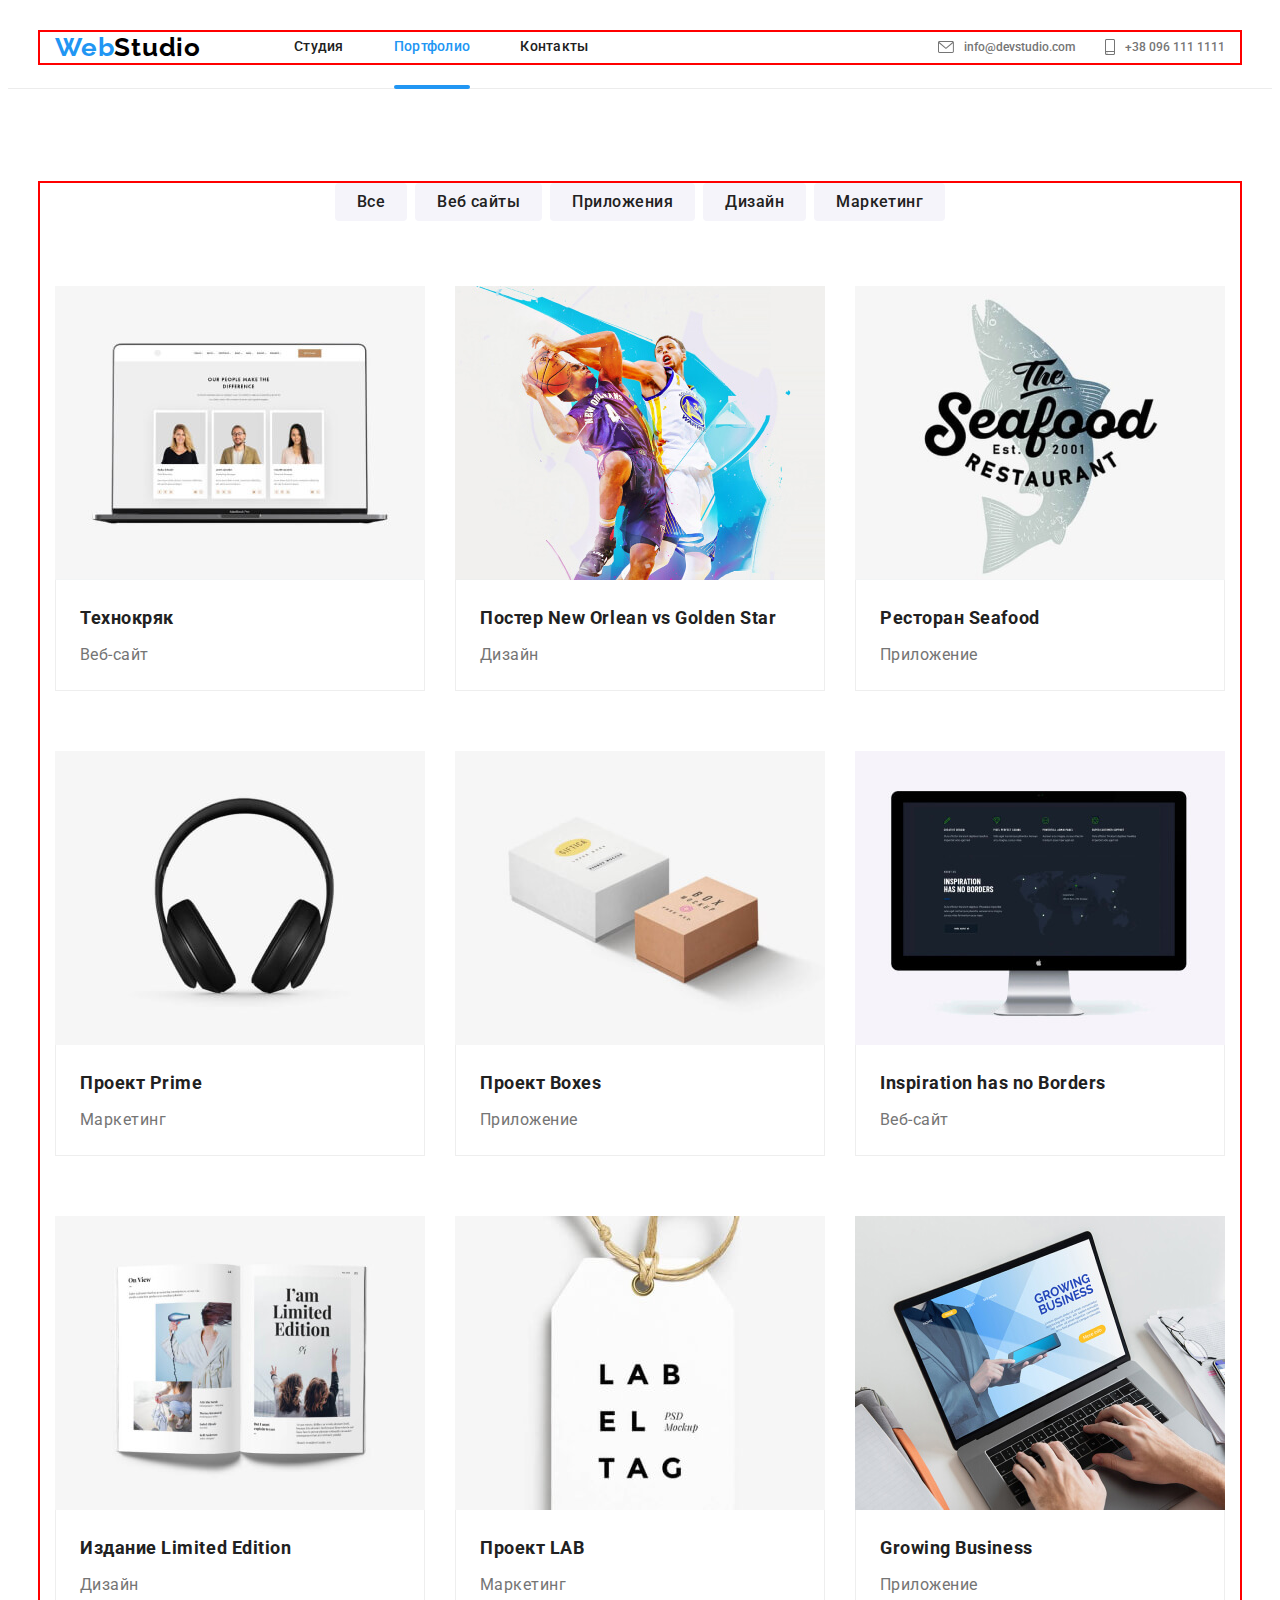
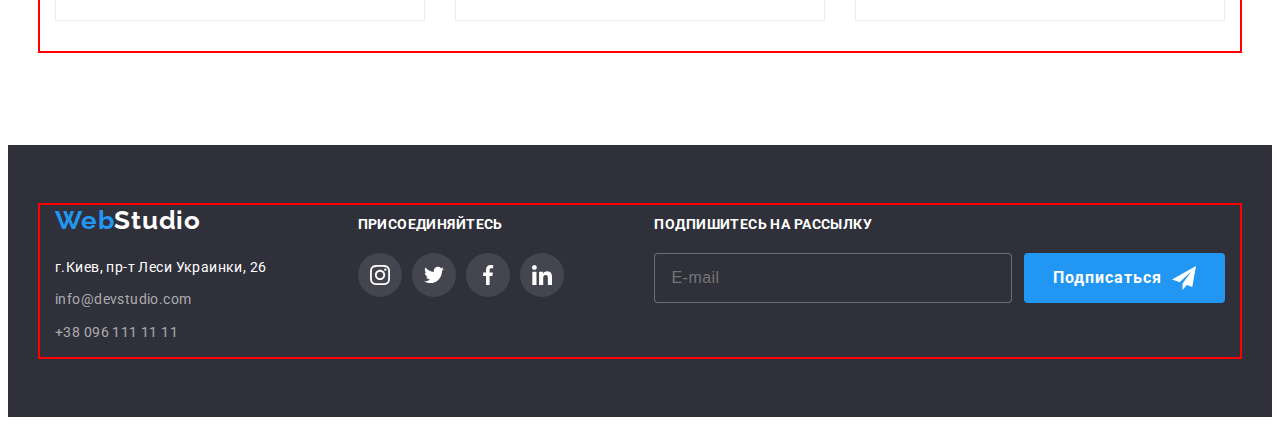
==== commit e3f54281: "fix" ====
--- a/portfolio.html
+++ b/portfolio.html
@@ -196,7 +196,7 @@
                                     ./images/portfolio/works-1-tablet.jpg 1x,
                                     ./images/portfolio/works-1-tablet@2x.jpg 2x" />
                                     <source
-                                    media="(min-width: 280px)"
+                                    media="(max-width: 767px)"
                                     srcset="
                                     ./images/portfolio/works-1.jpg 1x,
                                     ./images/portfolio/works-1@2x.jpg 2x" />
@@ -232,7 +232,7 @@
                                      ./images/portfolio/works-2-tablet@2x.jpg 2x" 
                                      >
                                     <source
-                                    media="(min-width: 280px)"
+                                    media="(max-width: 767px)"
                                     srcset="
                                     ./images/portfolio/works-2.jpg 1x,
                                     ./images/portfolio/works-2@2x.jpg 2x"
@@ -268,7 +268,7 @@
                                      ./images/portfolio/works-3-tablet@2x.jpg 2x" 
                                      >
                                     <source
-                                    media="(min-width: 280px)"
+                                    media="(max-width: 767px)"
                                     srcset="
                                     ./images/portfolio/works-3.jpg 1x,
                                     ./images/portfolio/works-3@2x.jpg 2x"
@@ -304,7 +304,7 @@
                                      ./images/portfolio/works-4-tablet@2x.jpg 2x" 
                                      >
                                     <source
-                                    media="(min-width: 280px)"
+                                    media="(max-width: 767px)"
                                     srcset="
                                     ./images/portfolio/works-4.jpg 1x,
                                     ./images/portfolio/works-4@2x.jpg 2x"
@@ -340,7 +340,7 @@
                                      ./images/portfolio/works-5-tablet@2x.jpg 2x" 
                                      >
                                     <source
-                                    media="(min-width: 280px)"
+                                    media="(max-width: 767px)"
                                     srcset="
                                     ./images/portfolio/works-5.jpg 1x,
                                     ./images/portfolio/works-5@2x.jpg 2x"
@@ -376,7 +376,7 @@
                                      ./images/portfolio/works-6-tablet@2x.jpg 2x" 
                                      >
                                     <source
-                                    media="(min-width: 280px)"
+                                    media="(max-width: 767px)"
                                     srcset="
                                     ./images/portfolio/works-6.jpg 1x,
                                     ./images/portfolio/works-6@2x.jpg 2x"
@@ -412,7 +412,7 @@
                                      ./images/portfolio/works-7-tablet@2x.jpg 2x" 
                                      >
                                     <source
-                                    media="(min-width: 280px)"
+                                    media="(max-width: 767px)"
                                     srcset="
                                     ./images/portfolio/works-7.jpg 1x,
                                     ./images/portfolio/works-7@2x.jpg 2x"
@@ -448,7 +448,7 @@
                                      ./images/portfolio/works-8-tablet@2x.jpg 2x" 
                                      >
                                     <source
-                                    media="(min-width: 280px)"
+                                    media="(max-width: 767px)"
                                     srcset="
                                     ./images/portfolio/works-8.jpg 1x,
                                     ./images/portfolio/works-8@2x.jpg 2x"
@@ -484,7 +484,7 @@
                                      ./images/portfolio/works-9-tablet@2x.jpg 2x" 
                                      >
                                     <source
-                                    media="(min-width: 280px)"
+                                    media="(max-width: 767px)"
                                     srcset="
                                     ./images/portfolio/works-9.jpg 1x,
                                     ./images/portfolio/works-9@2x.jpg 2x"
--- a/css/main.min.css
+++ b/css/main.min.css
@@ -7,5 +7,5 @@
           0px 2px 2px rgba(0, 0, 0, 0.12);--modal-shadow-color: 
           0px 1px 3px rgba(0, 0, 0, 0.12), 
           0px 1px 1px rgba(0, 0, 0, 0.14), 
-          0px 2px 1px rgba(0, 0, 0, 0.2);--transition: 250ms cubic-bezier(0.4, 0, 0.2, 1);--primary-font: Roboto,'Segoe UI', Oxygen, Ubuntu, Cantarell,'Open Sans', 'Helvetica Neue', sans-serif;--logo-font: Raleway}.visually-hidden{position:absolute;white-space:nowrap;width:1px;height:1px;overflow:hidden;border:0;padding:0;clip:rect(0 0 0 0);clip-path:inset(50%);margin:-1px}body{font-style:normal;font-family:var(--primary-font);color:var(--header-color)}html{box-sizing:border-box;scroll-behavior:inherit}*,*::after,*::before{box-sizing:inherit}p,h1,h2,h3,h4,h5,h6{margin:0}ul{margin:0;padding:0}button{cursor:pointer;padding:0;border:none;font:inherit;color:inherit;background-color:transparent;cursor:pointer}address{font-style:normal;font-style:inherit}img{display:block;max-width:100%;height:auto}ul,ol{list-style-type:none;padding-left:o;margin:0}img{display:block;max-width:100%;height:auto}a{text-decoration:none;color:inherit}.list{list-style:none;padding-left:0;margin:0}.link{text-decoration:none;color:inherit}.container{width:100%;padding:0px 15px;margin:0 auto;width:100%;outline:2px solid red}@media screen and (min-width: 480px){.container{width:480px}}@media screen and (min-width: 768px){.container{width:768px}}@media screen and (min-width: 1200px){.container{width:1200px}}.section{padding-top:130px;padding-bottom:130px}.logo{font-family:var(--logo-font);font-weight:bold;font-size:26px;line-height:1.19;letter-spacing:0.03em;color:var(--accent-color)}.header-logo{margin-right:93px}.header-logo-dark{color:var(--header-logo-dark-color)}.footer-logo{display:block;margin-bottom:20px}.footer-logo-light{color:var(--title-color)}.hero-title{font-weight:900;font-size:26px;line-height:1.6;text-align:center;letter-spacing:0.06em;text-transform:uppercase;color:var(--title-color);margin:0 auto;margin-bottom:30px}@media screen and (min-width: 480px){.hero-title{width:360px}}@media screen and (min-width: 1200px){.hero-title{width:696px;font-size:44px;line-height:1.36;min-width:1200px}}.feature-title{font-style:normal;font-weight:bold;font-size:14px;line-height:1.14;letter-spacing:0.03em;text-transform:uppercase;color:var(--header-color);margin-bottom:10px}.typography-title,.team-title,.clients-title{font-style:normal;font-weight:bold;text-align:center;letter-spacing:0.03em;color:var(--header-color);margin-bottom:30px}@media screen and (max-width: 768px){.typography-title,.team-title,.clients-title{font-size:28px;line-height:1.17}}@media screen and (min-width: 1200px){.typography-title,.team-title,.clients-title{font-size:36px;line-height:1.16;margin-bottom:50px}}.team-item-title{text-align:center;margin-bottom:10px;font-weight:500;color:var(--header-color)}.projects-title-container{background-color:var(--title-color);border:1px solid var(--projects-border-color);box-sizing:border-box;padding-top:20px;padding-bottom:20px;padding-left:24px;border-top:none;text-align:left}.projects-title{font-weight:bold;font-size:18px;line-height:2;letter-spacing:0.03em;margin-bottom:4px}.footer-title{font-weight:bold;font-size:14px;line-height:1.14;letter-spacing:0.03em;text-transform:uppercase;color:var(--title-color);margin-bottom:20px;display:block;text-align:center;display:flex;flex-wrap:wrap;align-items:baseline;justify-content:space-around}.hero-btn,.projects-text{font-size:16px;line-height:1.87}.hero-btn{cursor:pointer;font-family:inherit;font-weight:bold;display:block;padding:10px 32px;letter-spacing:0.06em;color:var(--title-color);background-color:var(--accent-color);border-radius:4px;margin:0 auto;transition:background-color var(--transition),color var(--transition)}.hero-btn:hover,.hero-btn:focus{background-color:var(--secondary-accent-color)}.footer-social-nav{display:flex;flex-direction:column;justify-content:center;align-items:center;margin-bottom:60px}@media screen and (min-width: 768px){.footer-social-nav{margin-bottom:102px}}@media screen and (min-width: 1200px){.footer-social-nav{display:flex}}.social-nav{display:flex}.social-list{display:flex;justify-content:center}.social-item{width:44px;height:44px;margin-right:10px}.social-item:last-child{margin-right:0}.social-icon{fill:var(--icon-color);transition:fill var(--transition)}.social-link{width:100%;height:100%;background-color:var(--title-color);border-radius:50%;display:flex;align-items:center;justify-content:center;transition:background-color var(--transition)}.social-link:hover,.social-link:focus{background-color:var(--accent-color)}.social-link:hover .social-icon,.social-link:focus .social-icon{fill:var(--title-color)}.social-link-dark{background-color:var(--social-link-dark-color)}.feature-icon-wrapper{display:flex;align-items:center;justify-content:center;width:100%;height:120px;background-color:var(--background-team-color);border-radius:4px;margin-bottom:30px}.feature-icon .social-icon{fill:var(--icon-color);transition:fill var(--transition)}.social-icon-white{fill:var(--title-color)}.clients-icon{fill:currentColor}.footer-icon-send{margin-left:10px}.modal-close-icon{fill:currentColor}.portfolio-btn-list{display:flex;flex-wrap:wrap;align-content:flex-start;padding-bottom:40px}@media screen and (min-width: 767px){.portfolio-btn-list{padding-bottom:30px;display:flex;justify-content:center}}@media screen and (min-width: 1200px){.portfolio-btn-list{padding-bottom:50px;display:flex;justify-content:center}}.portfolio-btn-link:not(:last-child){margin-right:8px;margin-bottom:15px}.portfolio-btn{padding-top:6px;padding-right:22px;padding-bottom:6px;padding-left:22px;font-weight:500;font-size:16px;line-height:1.63;align-items:center;text-align:center;letter-spacing:0.03em;color:var(--header-color);background-color:var(--background-team-color);border-radius:4px;transition:background-color var(--transition),color var(--transition),box-shadow var(--transition)}.portfolio-btn:hover,.portfolio-btn:focus{color:var(--title-color);background-color:var(--accent-color);box-shadow:var(--btn-portfolio-shadow-color)}.footer-form-btn{display:flex;align-items:center;font-weight:bold;font-size:16px;line-height:1.87;letter-spacing:0.06em;color:var(--title-color);background-color:var(--accent-color);border-radius:4px;padding:10px 29px}@media screen and (min-width: 1200px){.footer-form-container{display:flex}}.footer-form{padding-right:0;margin-right:0}@media screen and (min-width: 1200px){.footer-form-wrapper{align-items:center}}.footer-label{margin-bottom:20px}@media screen and (min-width: 1200px){.footer-label{margin-right:12px}}.footer-form-input{font-size:16px;line-height:1.25;letter-spacing:0.03em;height:50px;width:100%;align-items:center;padding-left:16px;color:var(--title-color);border:1px solid var(--footer-form-color);filter:drop-shadow 0px 4px 4px var(--footer-form-filter-color);border-radius:4px;background-color:var(--background-origin-color);transition:border var(--transition);margin-bottom:20px}.footer-form-input:focus{outline:none;border-color:var(--accent-color)}@media screen and (min-width: 1200px){.footer-form-input:focus{width:358px}}.backdrop{position:fixed;top:0;left:0;width:100vw;height:100vh;background-color:var(--backdrop-color);opacity:1;visibility:visible;pointer-events:auto;transition:opacity var(--transition),visibility var(--transition)}.backdrop.is-hidden{visibility:hidden;opacity:0;pointer-events:none}.backdrop .is-hidden .modal{transform:rotate(180deg);transition:transform var(--transition)}.modal{position:absolute;width:96%;background-color:var(--title-color);box-shadow:var(--modal-shadow-color);border-radius:4px;top:50%;left:50%;transform:translate(-50%, -50%);align-items:center;padding:40px}@media screen and (min-width: 480px){.modal{width:450px;height:609px}}@media screen and (min-width: 1200px){.modal{width:528px;height:581px}}.modal-form{display:flex;flex-direction:column;width:100%;height:100%}.modal-form-head{font-size:20px;line-height:1.15;letter-spacing:0.03em;color:var(--header-color);font-weight:700;text-align:center;margin-bottom:12px}.modal-form-field{font-size:12px;line-height:1.16;margin-top:10px;color:var(--second-header-color)}.modal-form-wrapper{position:relative;display:block;margin-top:6px}.modal-form-input{width:100%;height:40px;padding-left:37px;border:1px solid var(--modal-border-color);border-radius:4px;color:var(--header-color);transition:border-color var(--transition)}.modal-form-input:focus{outline:none;border-color:var(--accent-color)}.modal-form-icon{position:absolute;top:50%;left:0;padding:12px;transform:translateY(-50%);display:block;width:18px;transition:animation var(--transition);line-height:0}.modal-form-input:focus+.modal-form-icon{color:var(--accent-color);fill:var(--accent-color)}.modal-form-message{width:100%;height:120px;margin-top:4px;padding:12px 16px;margin-bottom:20px;border-radius:4px;border:1px solid var(--modal-border-color);transition:border-color var(--transition);resize:none}.modal-form-message::placeholder{font-size:14px;line-height:1.14;letter-spacing:0.01em;color:var(--modal-form-message-color)}.modal-form-message:focus{outline:none;border-color:var(--accent-color)}.checkbox{-webkid-appearance:none;-moz-appearance:none;appearance:none;position:absolute}.modal-form-checkbox-label{display:flex;flex-wrap:wrap;align-items:center;justify-content:center;line-height:1.7;margin-bottom:30px;color:var(--second-header-color)}@media screen and (max-width: 479px){.modal-form-checkbox-label{font-size:11px}}@media screen and (min-width: 480px){.modal-form-checkbox-label{font-size:12px}}@media screen and (min-width: 1200px){.modal-form-checkbox-label{font-size:14px}}.modal-form-checkbox-label::before{display:block;content:"";width:16px;height:15px;margin-right:6px;border:2px solid var(--header-color);border-radius:2px;cursor:pointer}.modal-form-checkbox:checked+.modal-form-checkbox-label::before{border-color:var(--accent-color);background-color:var(--accent-color);background-image:url(../images/sprite-min.svg/icon-check.svg);background-size:cover;background-position:center;background-repeat:no-repeat}.modal-form-checkbox:focus+.modal-form-checkbox-label::before{outline:2px solid var(--accent-color)}.modal-accept-policy{color:var(--accent-color);position:relative}.modal-accept-policy::after{content:"";width:100%;height:1px;bottom:5px;left:0;border-radius:2px;display:block;background-color:var(--accent-color);position:absolute}.modal-btn-close{position:absolute;border:1px solid var(--modal-btn-color);top:10px;right:10px;width:30px;height:30px;border-radius:50%;display:flex;align-items:center;justify-content:center;background-color:transparent;transition:transform-color var(--transition)}.modal-btn-close:hover,.modal-btn-close:focus{color:var(--accent-color)}.modal-close-icon{fill:currentColor}.modal-btn{cursor:pointer;width:200px;height:50px;font-weight:bold;letter-spacing:0.06em;margin:0 auto;color:var(--title-color);background-color:var(--accent-color);border-radius:4px;box-shadow:0px 4px 4px 0px var(--modal-button-shadow-color);transition:background-color var(--transition),color var(--transition)}.modal-btn:hover,.modal-btn:focus{background-color:var(--secondary-accent-color)}.header{top:0;left:0;width:100%;border-bottom:1px solid var(--header-border-color);padding-top:16px;padding-bottom:16px}@media screen and (min-width: 768px){.header{padding-top:26px;padding-bottom:26px}}@media screen and (min-width: 1200px){.header{padding-top:24px;padding-bottom:25px}}.header-container{display:flex;align-items:center;justify-content:space-between}.burger-btn{background-color:transparent;cursor:pointer;padding:0;border:none;line-height:0;transition:transform-color var(--transition)}.burger-btn:hover,.burger-btn:focus{fill:var(--accent-color)}@media screen and (min-width: 768px){.burger-btn{display:none}}.burger-btn-icon{width:40px;height:40px}.mobile-menu{position:fixed;z-index:100;top:0;left:0;width:100vw;height:100vh;padding:10px 15px;background-color:var(--title-color);padding:48px 25px;opacity:0;visibility:hidden;pointer-events:none;transition:opacity 250ms linear;visibility:250ms linear}.mobile-menu.is-open{opacity:1;visibility:visible;pointer-events:all}.modal-close-btn{position:absolute;top:14px;right:14px;background-color:transparent;cursor:pointer;padding:0;border:none;line-height:0;transition:transform-color var(--transition)}.modal-close-btn:hover,.modal-close-btn:focus{fill:var(--accent-color)}.close-btn-icon{width:40px;height:40px}.mobile-modal-container{display:column;width:320px;height:796px}.mobile-modal-container:hover,.mobile-modal-container:focus{color:var(--accent-color)}.modal-nav-menu{font-weight:500;font-size:40px;line-height:1.17;letter-spacing:0.02em;top:0;left:0;margin-bottom:302px;color:var(--header-color)}.modal-nav-link{cursor:pointer}.modal-nav-link:focus{color:var(--accent-color)}.modal-menu-item:not(:last-child),.modal-contacts-item:not(:last-child){margin-bottom:32px}.modal-social-nav{display:flex;margin-top:64px;bottom:0;left:0}.modal-contacts-tel{font-weight:500;font-size:34px;line-height:1.17;color:var(--second-header-color)}.modal-contacts-tel:focus{color:var(--accent-color)}.modal-contacts-mail{font-weight:500;font-size:24px;line-height:1.16;letter-spacing:0.02em;color:var(--second-header-color)}.modal-contacts-mail:focus{color:var(--accent-color)}.modal-social-item{display:flex;flex-direction:reverse}.modal-social-link{cursor:pointer}.modal-social-link:not(:last-child){margin-right:20px}.modal-social-link{font-weight:500;font-size:18px;line-height:1.2;letter-spacing:0.02em;color:var(--accent-color);cursor:pointer}.modal-nav-link:hover .modal-contacts-link .modal-social-link .social,.modal-nav-link:focus .modal-contacts-link .modal-social-link .social{color:var(--accent-color)}.header-nav .current{display:none;color:var(--accent-color)}@media screen and (min-width: 768px){.header-nav{display:flex;align-items:center}}.nav-menu{display:none}@media screen and (min-width: 768px){.nav-menu{display:flex;font-size:14px;line-height:1.14}}.menu-link{font-weight:500;letter-spacing:0.02em;color:var(--header-color);transition:color var(--transition);position:relative}.menu-link.current::after{content:"";width:100%;height:4px;bottom:-35px;left:0;border-radius:2px;display:block;background-color:var(--accent-color);position:absolute}.menu-link:hover,.menu-link:focus{color:var(--accent-color)}@media screen and (min-width: 768px){.menu-item:not(:last-child){margin-right:50px}}.header-contacts-item:hover,.header-contacts-item:focus{color:var(--accent-color)}@media screen and (min-width: 1200px){.header-contacts-item:not(:last-child){margin-right:30px}}.envelope-icon,.tel-icon{fill:currentColor;margin-right:8px}@media screen and (min-width: 1200px){.envelope-icon,.tel-icon{margin-right:10px}}.header-contacts{display:none}@media screen and (min-width: 768px){.header-contacts{display:block;align-items:center;margin-left:auto}}@media screen and (min-width: 1200px){.header-contacts{display:flex;align-items:center;margin-left:auto}}.header-contacts-link{display:flex;align-items:center;font-weight:500;color:var(--second-header-color);transition:color var(--transition)}@media screen and (min-width: 768px){.header-contacts-link{font-size:12px;line-height:1.15;font-weight:500}}@media screen and (min-width: 1200px){.header-contacts-link{font-size:12px;line-height:1.16;font-weight:500}}.header-contacts-link:hover,.header-contacts-link:focus{color:var(--accent-color)}.hero{padding-top:118px;padding-bottom:118px;margin-left:auto;margin-right:auto;background-color:var(--background-origin-color);background-image:linear-gradient(var(--linear-gradient-color), var(--linear-gradient-color)),url(../images/hero/hero-mobile.jpg);background-repeat:no-repeat;background-size:cover;background-position:center;max-width:480px;height:auto}@media screen and (min-device-pixel-ratio: 2), screen and (min-resolution: 192dpi), screen and (min-resolution: 2dppx){.hero{background-image:linear-gradient(var(--linear-gradient-color), var(--linear-gradient-color)),url(../images/hero/hero-mobile@2x.jpg)}}@media screen and (min-width: 768px){.hero{background-image:linear-gradient(var(--linear-gradient-color), var(--linear-gradient-color)),url(../images/hero/hero-tablet.jpg);max-width:768px}}@media screen and (min-width: 768px) and (min-device-pixel-ratio: 2), screen and (min-width: 768px) and (min-resolution: 192dpi), screen and (min-width: 768px) and (min-resolution: 2dppx){.hero{background-image:linear-gradient(var(--linear-gradient-color), var(--linear-gradient-color)),url(../images/hero/hero-tablet@2x.jpg)}}@media screen and (min-width: 1200px){.hero{padding-top:200px;padding-bottom:200px;background-image:linear-gradient(var(--linear-gradient-color), var(--linear-gradient-color)),url(../images/hero/hero.jpg);max-width:1200px}}@media screen and (min-width: 1200px) and (min-device-pixel-ratio: 2), screen and (min-width: 1200px) and (min-resolution: 192dpi), screen and (min-width: 1200px) and (min-resolution: 2dppx){.hero{background-image:linear-gradient(var(--linear-gradient-color), var(--linear-gradient-color)),url(../images/hero/hero@2x.jpg)}}.hero-container{display:column}.feature{width:100%;padding-top:60px;padding-bottom:60px}@media screen and (min-width: 1200px){.feature{padding-top:94px;padding-bottom:94px}}@media screen and (max-width: 767px){.feature-list{display:flex;flex-direction:column}}@media screen and (min-width: 768px){.feature-list{display:flex;flex-wrap:wrap;margin-top:-30px;margin-left:-30px}}@media screen and (min-width: 1200px){.feature-list{display:flex}}@media screen and (min-width: 480px){.feature-item:not(:last-child){margin-bottom:30px}}@media screen and (min-width: 768px){.feature-item{margin-top:30px;margin-left:30px;flex-basis:calc(100% / 2 - 30px)}}@media screen and (min-width: 1200px){.feature-item{flex-basis:calc(100% / 4 - 30px)}}.feature-text{font-size:14px;line-height:1.71;letter-spacing:0.03em;color:var(--second-header-color)}.typography{top:0;left:0;width:100%;padding-bottom:94px}@media screen and (min-width: 0px) and (max-width: 1199px){.typography{display:none}}.typography-list{display:flex;justify-content:space-between}.typography-item{width:370px}.typography-item:not(:last-child){margin-right:30px}.typography-item-thumb{display:flex;position:relative;background-color:var(--linear-gradient-color)}.typography-thumb-about{width:100%;text-align:center;max-width:100%;height:70px;padding-top:27px;padding-bottom:27px;position:absolute;background-color:var(--typography-thumb-color);bottom:0}.typography-item-about{font-weight:bold;font-size:14px;line-height:1.14;letter-spacing:0.03em;text-transform:uppercase;color:var(--title-color)}.team{width:100%;padding-top:60px;padding-bottom:60px;background-color:var(--background-team-color)}@media screen and (min-width: 1200px){.team{padding-top:94px;padding-bottom:94px}}@media screen and (min-width: 768px){.team-list{display:flex;flex-wrap:wrap;margin-top:-30px;margin-left:-30px}}@media screen and (min-width: 1200px){.team-list{display:flex;flex-wrap:nowrap}}.team-item{background-color:var(--title-color);box-shadow:var(--team-box-shadow-color)}@media screen and (max-width: 767px){.team-item:not(:last-child){margin-bottom:30px}}@media screen and (min-width: 768px){.team-item{width:354px;margin-top:30px;margin-left:30px;flex-basis:calc(100% / 2 -30px)}}@media screen and (min-width: 1200px){.team-item{flex-basis:calc(100% / 4 - 30px)}.team-item:not(:last-child){margin-right:30px}}.team-container{padding-top:30px;padding-bottom:24px}.team-item-text{font-size:16px;line-height:1.19;text-align:center;letter-spacing:0.03em;font-weight:normal;color:var(--second-header-color);margin-bottom:16px}.clients{width:100%;padding-top:60px;padding-bottom:60px}@media screen and (min-width: 1200px){.clients{padding-top:94px;padding-bottom:94px}}@media screen and (max-width: 767px){.clients-list{display:flex;flex-wrap:wrap;margin-top:-30px;margin-left:-30px}}@media screen and (min-width: 768px){.clients-list{display:flex;flex-wrap:wrap;margin-top:-30px;margin-left:-30px}}@media screen and (min-width: 1200px){.clients-list{display:flex}}.clients-item{width:210px;height:92px}@media screen and (min-width: 280px){.clients-item{flex-basis:calc(100% / 2 - 30px);margin-top:30px;margin-left:30px}}@media screen and (min-width: 768px){.clients-item{width:226px;margin-top:30px;margin-left:30px;flex-basis:calc(100% / 3 - 30px)}}@media screen and (min-width: 1200px){.clients-item{width:170px;flex-basis:calc(100% / 6 - 30px)}}.clients-link{width:100%;height:100%;display:flex;align-items:center;justify-content:center;border:1px solid var(--icon-color);border-radius:4px;color:var(--icon-color);transition:color var(--transition),border-color var(--transition)}.clients-link:hover,.clients-link:focus{border-color:var(--accent-color);color:var(--accent-color)}.portfolio{padding-top:94px;padding-bottom:94px}@media screen and (max-width: 767px){.projects-list{display:flex;flex-direction:column}}@media screen and (min-width: 768px){.projects-list{display:flex;flex-wrap:wrap;margin-top:-30px;margin-left:-30px}}@media screen and (min-width: 1200px){.projects-list{display:flex;flex-wrap:wrap;margin-top:-30px;margin-left:-30px}}@media screen and (min-width: 450px){.projects-item:not(:last-child){margin-bottom:30px}}@media screen and (min-width: 768px){.projects-item{margin-top:30px;margin-left:30px;flex-basis:calc(100% / 2 - 30px)}}@media screen and (min-width: 1200px){.projects-item{flex-basis:calc(100% / 3 - 30px);margin-top:30px;margin-left:30px}}.projects-item-wrap{position:relative;overflow:hidden}.projects-link{display:block;cursor:pointer;position:relative;transition:background-color var(--transition)}.projects-link:hover .projects-description,.projects-link:focus .projects-description{transform:translateY(0)}.projects-link:hover,.projects-link:focus{box-shadow:0px 4px 4px var(--projects-shadow-color);transform:translate(0)}.projects-description{width:100%;height:100%;position:absolute;top:0;left:0;color:var(--title-color);line-height:1.5;background-color:var(--projects-description-color);padding:63px 24px;transform:translateY(100%);transition:transform var(--transition)}.projects-text{font-weight:normal;letter-spacing:0.03em;color:var(--second-header-color)}.footer{padding-top:60px;padding-bottom:60px;background-color:var(--background-origin-color)}@media screen and (min-width: 480px){.footer{justify-content:center;align-items:center}}@media screen and (max-width: 767px){.footer-container{text-align:center}}@media screen and (min-width: 1200px){.footer-container{display:flex;align-items:baseline;justify-content:space-between}}.footer-address-nav{display:flex}@media screen and (max-width: 767px){.footer-address-nav{flex-direction:column;justify-content:center;align-items:center}}@media screen and (max-width: 1199px){.footer-address-nav{margin-bottom:60px}}.footer-address{font-style:normal}@media screen and (min-width: 1199px){.footer-address-menu{display:flex;flex-direction:column;justify-content:center;align-items:center}}@media screen and (min-width: 1200px){.footer-address-menu{display:inline-block}}.footer-address-connect:not(:last-child){margin-bottom:9px}.footer-address-link{display:block;font-style:normal;font-weight:normal;font-size:14px;line-height:1.7;letter-spacing:0.03em;color:var(--title-color);transition:color var(--transition)}.footer-address-link .footer-address-link:hover,.footer-address-link .footer-address-link:focus{color:var(--accent-color)}.footer-address-e-mail,.footer-address-tel{color:var(--footer-contacts-color)}
+          0px 2px 1px rgba(0, 0, 0, 0.2);--transition: 250ms cubic-bezier(0.4, 0, 0.2, 1);--primary-font: Roboto,'Segoe UI', Oxygen, Ubuntu, Cantarell,'Open Sans', 'Helvetica Neue', sans-serif;--logo-font: Raleway}.visually-hidden{position:absolute;white-space:nowrap;width:1px;height:1px;overflow:hidden;border:0;padding:0;clip:rect(0 0 0 0);clip-path:inset(50%);margin:-1px}body{font-style:normal;font-family:var(--primary-font);color:var(--header-color)}html{box-sizing:border-box;scroll-behavior:inherit}*,*::after,*::before{box-sizing:inherit}p,h1,h2,h3,h4,h5,h6{margin:0}ul{margin:0;padding:0}button{cursor:pointer;padding:0;border:none;font:inherit;color:inherit;background-color:transparent;cursor:pointer}address{font-style:normal;font-style:inherit}img{display:block;max-width:100%;height:auto}ul,ol{list-style-type:none;padding-left:o;margin:0}img{display:block;max-width:100%;height:auto}a{text-decoration:none;color:inherit}.list{list-style:none;padding-left:0;margin:0}.link{text-decoration:none;color:inherit}.container{width:100%;padding:0px 15px;margin:0 auto;width:100%;outline:2px solid red}@media screen and (min-width: 480px){.container{width:480px}}@media screen and (min-width: 768px){.container{width:768px}}@media screen and (min-width: 1200px){.container{width:1200px}}.section{padding-top:130px;padding-bottom:130px}.logo{font-family:var(--logo-font);font-weight:bold;font-size:26px;line-height:1.19;letter-spacing:0.03em;color:var(--accent-color)}.header-logo{margin-right:93px}.header-logo-dark{color:var(--header-logo-dark-color)}.footer-logo{display:block;margin-bottom:20px}.footer-logo-light{color:var(--title-color)}.hero-title{font-weight:900;font-size:26px;line-height:1.6;text-align:center;letter-spacing:0.06em;text-transform:uppercase;color:var(--title-color);margin:0 auto;margin-bottom:30px}@media screen and (min-width: 480px){.hero-title{width:360px}}@media screen and (min-width: 1200px){.hero-title{width:696px;font-size:44px;line-height:1.36;min-width:1200px}}.feature-title{font-style:normal;font-weight:bold;font-size:14px;line-height:1.14;letter-spacing:0.03em;text-transform:uppercase;color:var(--header-color);margin-bottom:10px}.typography-title,.team-title,.clients-title{font-style:normal;font-weight:bold;text-align:center;letter-spacing:0.03em;color:var(--header-color);margin-bottom:30px}@media screen and (max-width: 768px){.typography-title,.team-title,.clients-title{font-size:28px;line-height:1.17}}@media screen and (min-width: 1200px){.typography-title,.team-title,.clients-title{font-size:36px;line-height:1.16;margin-bottom:50px}}.team-item-title{text-align:center;margin-bottom:10px;font-weight:500;color:var(--header-color)}.projects-title-container{background-color:var(--title-color);border:1px solid var(--projects-border-color);box-sizing:border-box;padding-top:20px;padding-bottom:20px;padding-left:24px;border-top:none;text-align:left}.projects-title{font-weight:bold;font-size:18px;line-height:2;letter-spacing:0.03em;margin-bottom:4px}.footer-title{font-weight:bold;font-size:14px;line-height:1.14;letter-spacing:0.03em;text-transform:uppercase;color:var(--title-color);margin-bottom:20px}.hero-btn,.projects-text{font-size:16px;line-height:1.87}.hero-btn{cursor:pointer;font-family:inherit;font-weight:bold;display:block;padding:10px 32px;letter-spacing:0.06em;color:var(--title-color);background-color:var(--accent-color);border-radius:4px;margin:0 auto;transition:background-color var(--transition),color var(--transition)}.hero-btn:hover,.hero-btn:focus{background-color:var(--secondary-accent-color)}.footer-social-nav{margin-bottom:60px}.social-nav{display:flex;justify-content:center;margin-top:20px;margin-bottom:60px}.social-list{display:flex;justify-content:center}.social-item{width:44px;height:44px;margin-right:10px}.social-item:last-child{margin-right:0}.social-icon{fill:var(--icon-color);transition:fill var(--transition)}.social-link{width:100%;height:100%;background-color:var(--title-color);border-radius:50%;display:flex;align-items:center;justify-content:center;transition:background-color var(--transition)}.social-link:hover,.social-link:focus{background-color:var(--accent-color)}.social-link:hover .social-icon,.social-link:focus .social-icon{fill:var(--title-color)}.social-link-dark{background-color:var(--social-link-dark-color)}.feature-icon-wrapper{display:flex;align-items:center;justify-content:center;width:100%;height:120px;background-color:var(--background-team-color);border-radius:4px;margin-bottom:30px}.feature-icon .social-icon{fill:var(--icon-color);transition:fill var(--transition)}.social-icon-white{fill:var(--title-color)}.clients-icon{fill:currentColor}.footer-icon-send{margin-left:10px}.modal-close-icon{fill:currentColor}.portfolio-btn-list{display:flex;flex-wrap:wrap;align-content:flex-start;padding-bottom:40px}@media screen and (min-width: 767px){.portfolio-btn-list{padding-bottom:30px;display:flex;justify-content:center}}@media screen and (min-width: 1200px){.portfolio-btn-list{padding-bottom:50px;display:flex;justify-content:center}}.portfolio-btn-link:not(:last-child){margin-right:8px;margin-bottom:15px}.portfolio-btn{padding-top:6px;padding-right:22px;padding-bottom:6px;padding-left:22px;font-weight:500;font-size:16px;line-height:1.63;align-items:center;text-align:center;letter-spacing:0.03em;color:var(--header-color);background-color:var(--background-team-color);border-radius:4px;transition:background-color var(--transition),color var(--transition),box-shadow var(--transition)}.portfolio-btn:hover,.portfolio-btn:focus{color:var(--title-color);background-color:var(--accent-color);box-shadow:var(--btn-portfolio-shadow-color)}.footer-form-btn{display:flex;align-items:center;font-weight:bold;font-size:16px;line-height:1.87;letter-spacing:0.06em;color:var(--title-color);background-color:var(--accent-color);border-radius:4px;padding:10px 29px;margin-right:auto;margin-left:auto}@media screen and (min-width: 1200px){.footer-form-container{display:flex}}.footer-form{padding-right:0;margin-right:0}.footer-form-wrapper{flex-wrap:wrap}@media screen and (min-width: 768px){.footer-form-wrapper{display:flex}}@media screen and (min-width: 1200px){.footer-form-wrapper{align-items:center}}.footer-label{width:100%}@media screen and (min-width: 1200px){.footer-label{width:358px;margin-right:12px}}.footer-form-input{font-size:16px;line-height:1.25;letter-spacing:0.03em;height:50px;width:100%;align-items:center;padding-left:16px;color:var(--title-color);border:1px solid var(--footer-form-color);filter:drop-shadow 0px 4px 4px var(--footer-form-filter-color);border-radius:4px;background-color:var(--background-origin-color);transition:border var(--transition);margin-top:20px;margin-bottom:20px}.footer-form-input:focus{outline:none;border-color:var(--accent-color)}@media screen and (min-width: 768px){.footer-form-input:focus{width:450px}}@media screen and (min-width: 1200px){.footer-form-input:focus{width:358px}}.backdrop{position:fixed;top:0;left:0;width:100vw;height:100vh;background-color:var(--backdrop-color);opacity:1;visibility:visible;pointer-events:auto;transition:opacity var(--transition),visibility var(--transition)}.backdrop.is-hidden{visibility:hidden;opacity:0;pointer-events:none}.backdrop .is-hidden .modal{transform:rotate(180deg);transition:transform var(--transition)}.modal{position:absolute;width:96%;background-color:var(--title-color);box-shadow:var(--modal-shadow-color);border-radius:4px;top:50%;left:50%;transform:translate(-50%, -50%);align-items:center;padding:40px}@media screen and (min-width: 480px){.modal{width:450px;height:609px}}@media screen and (min-width: 1200px){.modal{width:528px;height:581px}}.modal-form{display:flex;flex-direction:column;width:100%;height:100%}.modal-form-head{font-size:20px;line-height:1.15;letter-spacing:0.03em;color:var(--header-color);font-weight:700;text-align:center;margin-bottom:12px}.modal-form-field{font-size:12px;line-height:1.16;margin-top:10px;color:var(--second-header-color)}.modal-form-wrapper{position:relative;display:block;margin-top:6px}.modal-form-input{width:100%;height:40px;padding-left:37px;border:1px solid var(--modal-border-color);border-radius:4px;color:var(--header-color);transition:border-color var(--transition)}.modal-form-input:focus{outline:none;border-color:var(--accent-color)}.modal-form-icon{position:absolute;top:50%;left:0;padding:12px;transform:translateY(-50%);display:block;width:18px;transition:animation var(--transition);line-height:0}.modal-form-input:focus+.modal-form-icon{color:var(--accent-color);fill:var(--accent-color)}.modal-form-message{width:100%;height:120px;margin-top:4px;padding:12px 16px;margin-bottom:20px;border-radius:4px;border:1px solid var(--modal-border-color);transition:border-color var(--transition);resize:none}.modal-form-message::placeholder{font-size:14px;line-height:1.14;letter-spacing:0.01em;color:var(--modal-form-message-color)}.modal-form-message:focus{outline:none;border-color:var(--accent-color)}.checkbox{-webkid-appearance:none;-moz-appearance:none;appearance:none;position:absolute}.modal-form-checkbox-label{display:flex;flex-wrap:wrap;align-items:center;justify-content:center;line-height:1.7;margin-bottom:30px;color:var(--second-header-color)}@media screen and (max-width: 479px){.modal-form-checkbox-label{font-size:11px}}@media screen and (min-width: 480px){.modal-form-checkbox-label{font-size:12px}}@media screen and (min-width: 1200px){.modal-form-checkbox-label{font-size:14px}}.modal-form-checkbox-label::before{display:block;content:"";width:16px;height:15px;margin-right:6px;border:2px solid var(--header-color);border-radius:2px;cursor:pointer}.modal-form-checkbox:checked+.modal-form-checkbox-label::before{border-color:var(--accent-color);background-color:var(--accent-color);background-image:url(../images/sprite-min.svg/icon-check.svg);background-size:cover;background-position:center;background-repeat:no-repeat}.modal-form-checkbox:focus+.modal-form-checkbox-label::before{outline:2px solid var(--accent-color)}.modal-accept-policy{color:var(--accent-color);position:relative}.modal-accept-policy::after{content:"";width:100%;height:1px;bottom:5px;left:0;border-radius:2px;display:block;background-color:var(--accent-color);position:absolute}.modal-btn-close{position:absolute;border:1px solid var(--modal-btn-color);top:10px;right:10px;width:30px;height:30px;border-radius:50%;display:flex;align-items:center;justify-content:center;background-color:transparent;transition:transform-color var(--transition)}.modal-btn-close:hover,.modal-btn-close:focus{color:var(--accent-color)}.modal-close-icon{fill:currentColor}.modal-btn{cursor:pointer;width:200px;height:50px;font-weight:bold;letter-spacing:0.06em;margin:0 auto;color:var(--title-color);background-color:var(--accent-color);border-radius:4px;box-shadow:0px 4px 4px 0px var(--modal-button-shadow-color);transition:background-color var(--transition),color var(--transition)}.modal-btn:hover,.modal-btn:focus{background-color:var(--secondary-accent-color)}.header{top:0;left:0;width:100%;border-bottom:1px solid var(--header-border-color);padding-top:16px;padding-bottom:16px}@media screen and (min-width: 768px){.header{padding-top:26px;padding-bottom:26px}}@media screen and (min-width: 1200px){.header{padding-top:24px;padding-bottom:25px}}.header-container{display:flex;align-items:center;justify-content:space-between}.burger-btn{background-color:transparent;cursor:pointer;padding:0;border:none;line-height:0;transition:transform-color var(--transition)}.burger-btn:hover,.burger-btn:focus{fill:var(--accent-color)}@media screen and (min-width: 768px){.burger-btn{display:none}}.burger-btn-icon{width:40px;height:40px}.mobile-menu{position:fixed;z-index:100;top:0;left:0;width:100vw;height:100vh;padding:10px 15px;background-color:var(--title-color);padding:48px 25px;opacity:0;visibility:hidden;pointer-events:none;transition:opacity 250ms linear;visibility:250ms linear}.mobile-menu.is-open{opacity:1;visibility:visible;pointer-events:all}.modal-close-btn{position:absolute;top:14px;right:14px;background-color:transparent;cursor:pointer;padding:0;border:none;line-height:0;transition:transform-color var(--transition)}.modal-close-btn:hover,.modal-close-btn:focus{fill:var(--accent-color)}.close-btn-icon{width:40px;height:40px}.mobile-modal-container{display:column;width:320px;height:796px}.mobile-modal-container:hover,.mobile-modal-container:focus{color:var(--accent-color)}.modal-nav-menu{font-weight:500;font-size:40px;line-height:1.17;letter-spacing:0.02em;top:0;left:0;margin-bottom:302px;color:var(--header-color)}.modal-nav-link{cursor:pointer}.modal-nav-link:focus{color:var(--accent-color)}.modal-menu-item:not(:last-child),.modal-contacts-item:not(:last-child){margin-bottom:32px}.modal-social-nav{display:flex;margin-top:64px;bottom:0;left:0}.modal-contacts-tel{font-weight:500;font-size:34px;line-height:1.17;color:var(--second-header-color)}.modal-contacts-tel:focus{color:var(--accent-color)}.modal-contacts-mail{font-weight:500;font-size:24px;line-height:1.16;letter-spacing:0.02em;color:var(--second-header-color)}.modal-contacts-mail:focus{color:var(--accent-color)}.modal-social-item{display:flex;flex-direction:reverse}.modal-social-link{cursor:pointer}.modal-social-link:not(:last-child){margin-right:20px}.modal-social-link{font-weight:500;font-size:18px;line-height:1.2;letter-spacing:0.02em;color:var(--accent-color);cursor:pointer}.modal-nav-link:hover .modal-contacts-link .modal-social-link .social,.modal-nav-link:focus .modal-contacts-link .modal-social-link .social{color:var(--accent-color)}.header-nav .current{color:var(--accent-color)}@media screen and (min-width: 768px){.header-nav{display:flex;align-items:center}}.nav-menu{display:none}@media screen and (min-width: 768px){.nav-menu{display:flex;font-size:14px;line-height:1.14}}.menu-link{font-weight:500;letter-spacing:0.02em;color:var(--header-color);transition:color var(--transition);position:relative}.menu-link.current::after{content:"";width:100%;height:4px;bottom:-35px;left:0;border-radius:2px;display:block;background-color:var(--accent-color);position:absolute}.menu-link:hover,.menu-link:focus{color:var(--accent-color)}@media screen and (min-width: 768px){.menu-item:not(:last-child){margin-right:50px}}.header-contacts-item:hover,.header-contacts-item:focus{color:var(--accent-color)}@media screen and (min-width: 1200px){.header-contacts-item:not(:last-child){margin-right:30px}}.envelope-icon,.tel-icon{fill:currentColor;margin-right:8px}@media screen and (min-width: 1200px){.envelope-icon,.tel-icon{margin-right:10px}}.header-contacts{display:none}@media screen and (min-width: 768px){.header-contacts{display:block;align-items:center;margin-left:auto}}@media screen and (min-width: 1200px){.header-contacts{display:flex;align-items:center;margin-left:auto}}.header-contacts-link{display:flex;align-items:center;font-weight:500;color:var(--second-header-color);transition:color var(--transition)}@media screen and (min-width: 768px){.header-contacts-link{font-size:12px;line-height:1.15;font-weight:500}}@media screen and (min-width: 1200px){.header-contacts-link{font-size:12px;line-height:1.16;font-weight:500}}.header-contacts-link:hover,.header-contacts-link:focus{color:var(--accent-color)}.hero{padding-top:118px;padding-bottom:118px;margin-left:auto;margin-right:auto;background-color:var(--background-origin-color);background-image:linear-gradient(var(--linear-gradient-color), var(--linear-gradient-color)),url(../images/hero/hero-mobile.jpg);background-repeat:no-repeat;background-size:cover;background-position:center;max-width:480px;height:auto}@media screen and (min-device-pixel-ratio: 2), screen and (min-resolution: 192dpi), screen and (min-resolution: 2dppx){.hero{background-image:linear-gradient(var(--linear-gradient-color), var(--linear-gradient-color)),url(../images/hero/hero-mobile@2x.jpg)}}@media screen and (min-width: 768px){.hero{background-image:linear-gradient(var(--linear-gradient-color), var(--linear-gradient-color)),url(../images/hero/hero-tablet.jpg);max-width:768px}}@media screen and (min-width: 768px) and (min-device-pixel-ratio: 2), screen and (min-width: 768px) and (min-resolution: 192dpi), screen and (min-width: 768px) and (min-resolution: 2dppx){.hero{background-image:linear-gradient(var(--linear-gradient-color), var(--linear-gradient-color)),url(../images/hero/hero-tablet@2x.jpg)}}@media screen and (min-width: 1200px){.hero{padding-top:200px;padding-bottom:200px;background-image:linear-gradient(var(--linear-gradient-color), var(--linear-gradient-color)),url(../images/hero/hero.jpg);max-width:1200px}}@media screen and (min-width: 1200px) and (min-device-pixel-ratio: 2), screen and (min-width: 1200px) and (min-resolution: 192dpi), screen and (min-width: 1200px) and (min-resolution: 2dppx){.hero{background-image:linear-gradient(var(--linear-gradient-color), var(--linear-gradient-color)),url(../images/hero/hero@2x.jpg)}}.hero-container{display:column}.feature{width:100%;padding-top:60px;padding-bottom:60px}@media screen and (min-width: 1200px){.feature{padding-top:94px;padding-bottom:94px}}@media screen and (max-width: 767px){.feature-list{display:flex;flex-direction:column}}@media screen and (min-width: 768px){.feature-list{display:flex;flex-wrap:wrap;margin-top:-30px;margin-left:-30px}}@media screen and (min-width: 1200px){.feature-list{display:flex}}@media screen and (min-width: 480px){.feature-item:not(:last-child){margin-bottom:30px}}@media screen and (min-width: 768px){.feature-item{margin-top:30px;margin-left:30px;flex-basis:calc(100% / 2 - 30px)}}@media screen and (min-width: 1200px){.feature-item{flex-basis:calc(100% / 4 - 30px)}}.feature-text{font-size:14px;line-height:1.71;letter-spacing:0.03em;color:var(--second-header-color)}.typography{top:0;left:0;width:100%;padding-bottom:94px}@media screen and (min-width: 0px) and (max-width: 1199px){.typography{display:none}}.typography-list{display:flex;justify-content:space-between}.typography-item{width:370px}.typography-item:not(:last-child){margin-right:30px}.typography-item-thumb{display:flex;position:relative;background-color:var(--linear-gradient-color)}.typography-thumb-about{width:100%;text-align:center;max-width:100%;height:70px;padding-top:27px;padding-bottom:27px;position:absolute;background-color:var(--typography-thumb-color);bottom:0}.typography-item-about{font-weight:bold;font-size:14px;line-height:1.14;letter-spacing:0.03em;text-transform:uppercase;color:var(--title-color)}.team{width:100%;padding-top:60px;padding-bottom:60px;background-color:var(--background-team-color)}@media screen and (min-width: 1200px){.team{padding-top:94px;padding-bottom:94px}}@media screen and (min-width: 768px){.team-list{display:flex;flex-wrap:wrap;margin-top:-30px;margin-left:-30px}}@media screen and (min-width: 1200px){.team-list{display:flex;flex-wrap:nowrap}}.team-item{background-color:var(--title-color);box-shadow:var(--team-box-shadow-color)}@media screen and (max-width: 767px){.team-item:not(:last-child){margin-bottom:30px}}@media screen and (min-width: 768px){.team-item{width:354px;margin-top:30px;margin-left:30px;flex-basis:calc(100% / 2 -30px)}}@media screen and (min-width: 1200px){.team-item{flex-basis:calc(100% / 4 - 30px)}.team-item:not(:last-child){margin-right:30px}}.team-container{padding-top:30px;padding-bottom:24px}.team-item-text{font-size:16px;line-height:1.19;text-align:center;letter-spacing:0.03em;font-weight:normal;color:var(--second-header-color);margin-bottom:16px}.clients{width:100%;padding-top:60px;padding-bottom:60px}@media screen and (min-width: 1200px){.clients{padding-top:94px;padding-bottom:94px}}@media screen and (min-width: 480px){.clients-list{display:flex;flex-wrap:wrap;margin-top:-30px;margin-left:-30px}}@media screen and (min-width: 768px){.clients-list{display:flex;flex-wrap:wrap;margin-top:-30px;margin-left:-30px}}@media screen and (min-width: 1200px){.clients-list{display:flex}}.clients-item{margin-top:30px}@media screen and (min-width: 480px){.clients-item{width:210px;height:92px;flex-basis:calc(100% / 2 - 30px);margin-top:30px;margin-left:30px}}@media screen and (min-width: 768px){.clients-item{width:226px;margin-top:30px;margin-left:30px;flex-basis:calc(100% / 3 - 30px)}}@media screen and (min-width: 1200px){.clients-item{width:170px;flex-basis:calc(100% / 6 - 30px)}}.clients-link{width:100%;height:100%;display:flex;align-items:center;justify-content:center;border:1px solid var(--icon-color);border-radius:4px;color:var(--icon-color);transition:color var(--transition),border-color var(--transition)}.clients-link:hover,.clients-link:focus{border-color:var(--accent-color);color:var(--accent-color)}.portfolio{padding-top:60px;padding-bottom:60px}@media screen and (min-width: 768px){.portfolio{padding-top:94px;padding-bottom:94px}}@media screen and (max-width: 767px){.projects-list{display:flex;flex-direction:column}}@media screen and (min-width: 768px){.projects-list{display:flex;flex-wrap:wrap;margin-top:-30px;margin-left:-30px}}@media screen and (min-width: 1200px){.projects-list{display:flex;flex-wrap:wrap;margin-top:-30px;margin-left:-30px}}@media screen and (min-width: 450px){.projects-item:not(:last-child){margin-bottom:30px}}@media screen and (min-width: 768px){.projects-item{margin-top:30px;margin-left:30px;flex-basis:calc(100% / 2 - 30px)}}@media screen and (min-width: 1200px){.projects-item{flex-basis:calc(100% / 3 - 30px);margin-top:30px;margin-left:30px}}.projects-item-wrap{position:relative;overflow:hidden}.projects-link{display:block;cursor:pointer;position:relative;transition:background-color var(--transition)}.projects-link:hover .projects-description,.projects-link:focus .projects-description{transform:translateY(0)}.projects-link:hover,.projects-link:focus{box-shadow:0px 4px 4px var(--projects-shadow-color);transform:translate(0)}.projects-description{width:100%;height:100%;position:absolute;top:0;left:0;color:var(--title-color);line-height:1.5;background-color:var(--projects-description-color);padding:63px 24px;transform:translateY(100%);transition:transform var(--transition)}.projects-text{font-weight:normal;letter-spacing:0.03em;color:var(--second-header-color)}.footer{padding-top:60px;padding-bottom:60px;background-color:var(--background-origin-color)}@media screen and (min-width: 768px){.footer-container{display:flex;flex-wrap:wrap;justify-content:center;justify-content:space-around}}@media screen and (max-width: 1199px){.footer-container{text-align:center}}@media screen and (min-width: 1200px){.footer-container{align-items:baseline;justify-content:space-between}}@media screen and (max-width: 767px){.footer-address-nav{flex-direction:column;justify-content:center;align-items:center}}@media screen and (max-width: 1199px){.footer-address-nav{margin-bottom:60px}}.footer-address{font-style:normal}@media screen and (min-width: 1200px){.footer-address-menu{display:inline-block}}.footer-address-connect:not(:last-child){margin-bottom:9px}.footer-address-link{display:block;font-style:normal;font-weight:normal;font-size:14px;line-height:1.7;letter-spacing:0.03em;color:var(--title-color);transition:color var(--transition)}.footer-address-link .footer-address-link:hover,.footer-address-link .footer-address-link:focus{color:var(--accent-color)}.footer-address-e-mail,.footer-address-tel{color:var(--footer-contacts-color)}
 /*# sourceMappingURL=main.min.css.map */